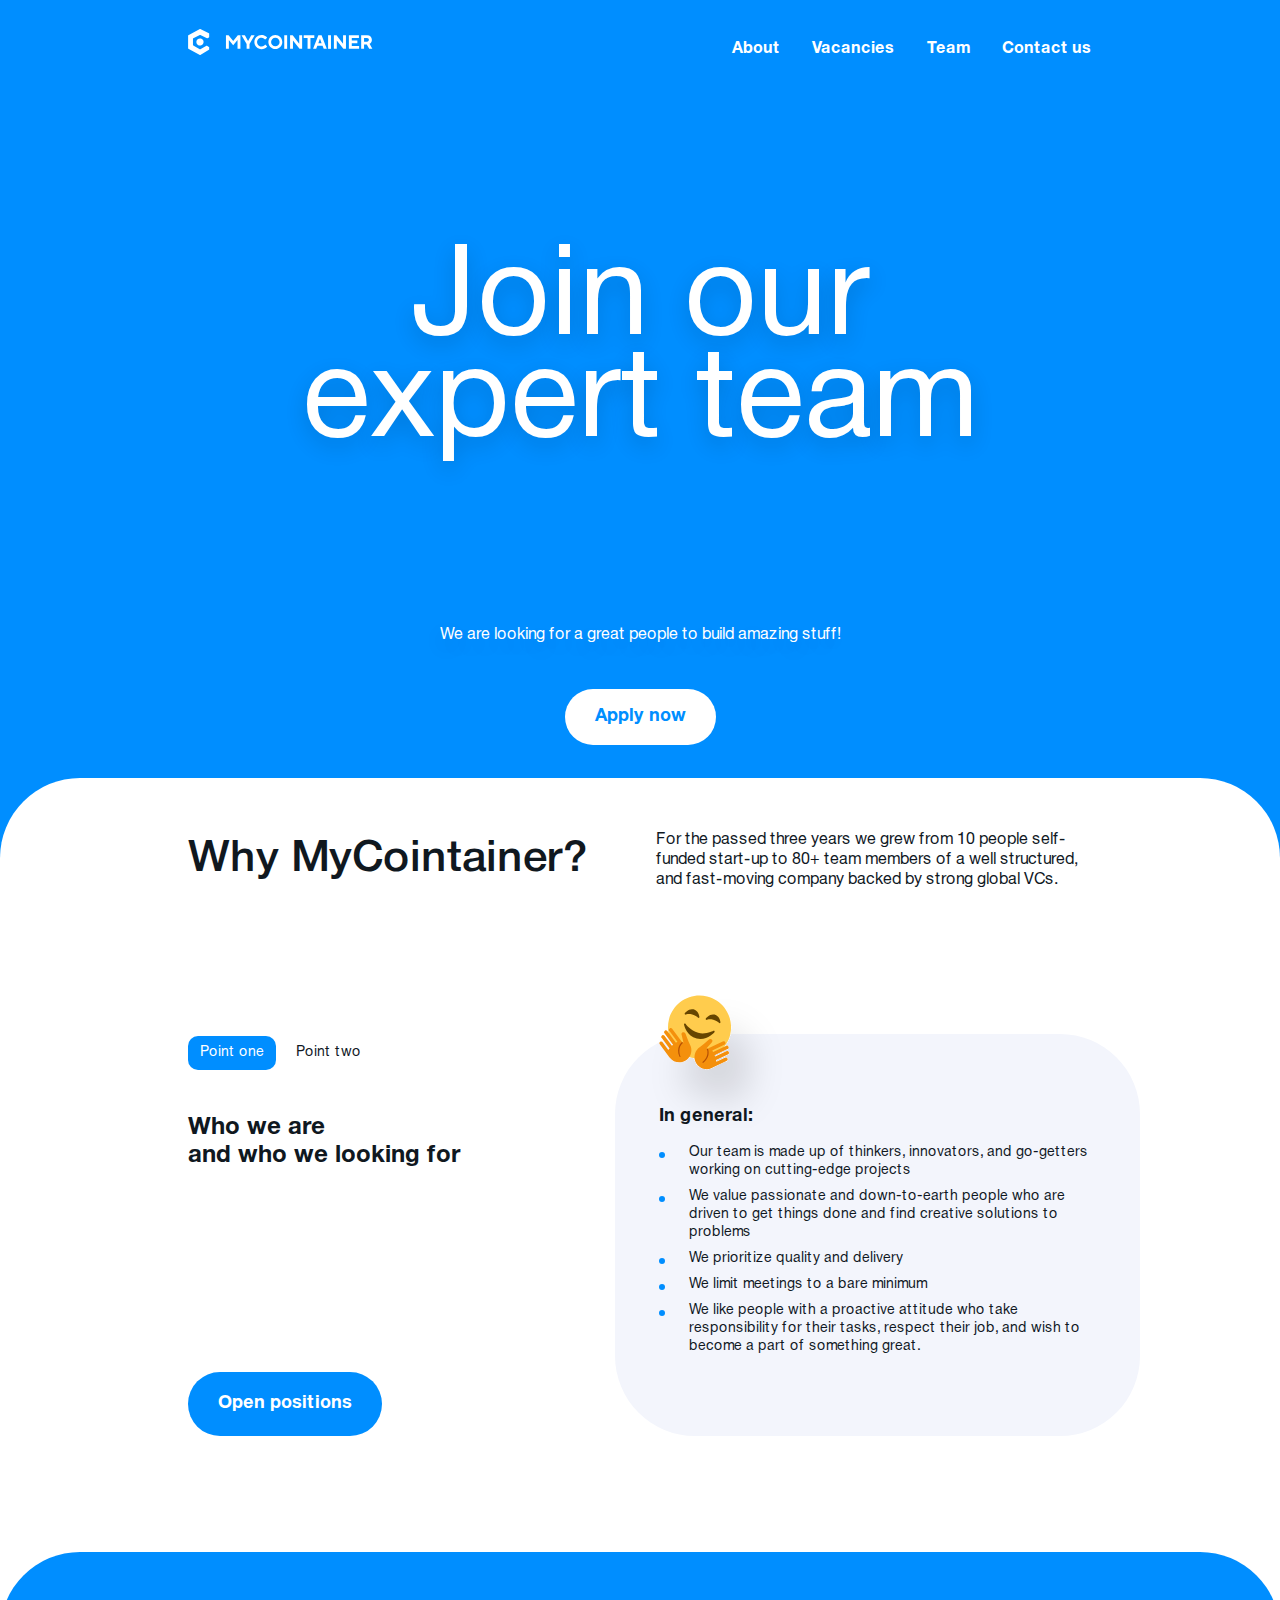
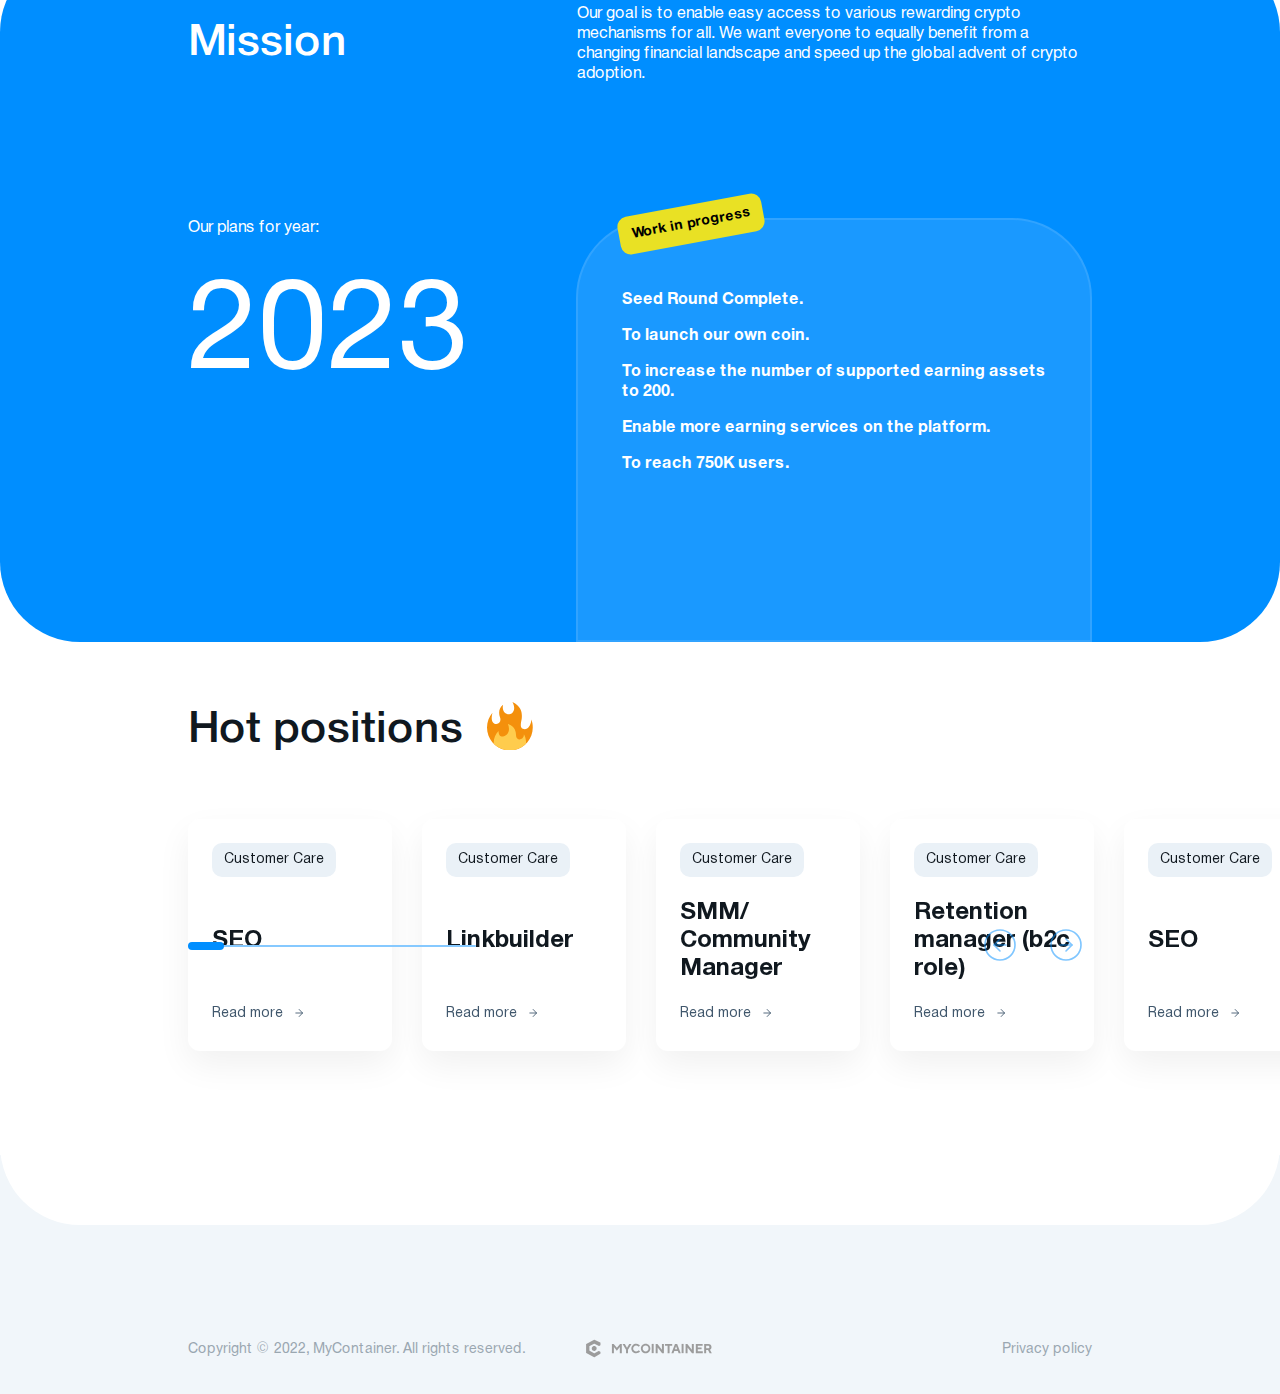
==== index.html @ 927b4d40 "first commit" ====
<!doctype html> 
<html>
	<head>
		<meta name="viewport" content="width=device-width, initial-scale=1, user-scalable=no">
		<meta http-equiv="Content-Type" content="text/html; charset=utf-8" />
		<link rel="stylesheet" href="css/styles.css" type="text/css"/> 
		<link rel="stylesheet" href="fonts/fonts.css">
		<title>MyContainer</title>
	</head>
	<body class="home_page">
		<header>
			<div class="header_wrap">
				<div class="wrap">
					<div class="logo">
						<a href="index.html"><img src="img/logo.svg" alt="MYCONTAINER"></a>
					</div>
					<nav class="header_navigation">
						<ul>
							<li><a href="#">About</a></li>
							<li><a href="#">Vacancies</a></li>
							<li><a href="#">Team</a></li>
							<li><a href="#">Contact us</a></li>
						</ul>
					</nav>
					<div class="burger_menu"></div>
				</div>
				<nav class="header_navigation_mobile">
					<ul>
						<li><a href="our_team.html">About</a></li>
						<li><a href="#">Vacancies</a></li>
						<li><a href="#">Team</a></li>
						<li><a href="#">Contact us</a></li>
					</ul>
				</nav>
			</div>
			<div class="header_content">
				<div class="wrap">
					<h1>Join our <br>expert team</h1>
					<p>We are looking for a great people to build amazing stuff!</p>
					<a href="#">Apply now</a>
				</div>
			</div>
		</header>
		<section class="main_content_why_my_container white_bg">
			<div class="wrap">
				<div class="flex_container">
					<h2>Why MyCointainer?</h2>
					<p>For the passed three years we grew from 10 people self-funded start-up to 80+ team members of a well structured, and fast-moving company  backed by strong global VCs.</p>
				</div>
				<div class="why_my_container_tabs">
					<ul id="TabsWhyMyContainer">
						<li class="point_one">Point one</li>
						<li class="point_two">Point two</li>
					</ul>
					<div class="why_my_container_tab_content tab_content">
						<div class="point_one point_tab">
							<h3>Who we are <br>and who we looking for</h3>
							<div class="point_one_content  point_tab_content">
								<h4>In general:</h4>
								<ul>
									<li>Our team is made up of thinkers, innovators, and go-getters working on cutting-edge projects</li>
									<li>We value passionate and down-to-earth people who are driven to get things done and find creative solutions to problems</li>
									<li>We prioritize quality and delivery</li>
									<li>We limit meetings to a bare minimum </li>
									<li>We like people with a proactive attitude who take responsibility for their tasks, respect their job, and wish to become a part of something great.</li>
								</ul>
							</div>
							<a class="blue_bg" href="#">Open positions</a>
						</div>
						<div class="point_two  point_tab">
							<h3>Benefits and some of the cool stuff</h3>
							<div class="point_two_content point_tab_content">
								<h4>On any position you will receive:</h4>
								<ul>
									<li>Competitive salary with reviews each 6 month and a clear promotion system</li>
									<li>Fully remote</li>
									<li>Flexible schedule</li>
									<li>Unlimited paid vacation and sick leave</li>
									<li>English lessons</li>
									<li>An amazing team of mostly Senior+ specialists that you can learn from</li>
									<li>Lots of freedom and decision making opportunities,  your expertise is exactly what we value the most</li>
									<li>Generally small teams of 2-3 Senior-level specialists, and limited number of stakeholders to max 1-2 decisions makers to run projects fast without any bureaucracy</li>
								</ul>
							</div>
							<a class="blue_bg" href="#">Open positions</a>
						</div>
					</div>
				</div>
			</div>
		</section>
		<section class="missions_container blue_bg">
			<div class="wrap">
				<div class="head_missions flex_container">
					<h2>Mission</h2>
					<p>Our goal is to enable easy access to various rewarding crypto mechanisms for all. We want everyone to equally benefit from a changing financial landscape and speed up the global advent of crypto adoption.</p>
				</div>
				<div class="flex_container">
					<div>
						<p class="plans_for_year">Our plans for year:</p>
						<p class="date_year">2023</p>
					</div>
					<div class="targets_container">
						<ul>
							<li>Seed Round Complete.</li>
							<li>To launch our own coin.</li>
							<li>To increase the number of supported earning assets to 200.</li>
							<li>Enable more earning services on the platform.</li>
							<li>To reach 750K users.</li>
						</ul>
					</div>
				</div>
			</div>
		</section>
		<section class="hot_positions_slider">
			<div class="wrap">
				<h2>Hot positions</h2>
				<div class="slider">
					<div class="slide">
						<a class="category" href="#">Customer Care</a>
						<h3>SEO</h3>
						<a href="#" class="read_more">Read more<img src="img/arrow-right.svg" alt="arrow"></a>
					</div>
					<div class="slide">
						<a class="category" href="#">Customer Care</a>
						<h3>Linkbuilder</h3>
						<a href="#" class="read_more">Read more<img src="img/arrow-right.svg" alt="arrow"></a>
					</div>
					<div class="slide">
						<a class="category" href="#">Customer Care</a>
						<h3>SMM/ Community Manager</h3>
						<a href="#" class="read_more">Read more<img src="img/arrow-right.svg" alt="arrow"></a>
					</div>
					<div class="slide">
						<a class="category" href="#">Customer Care</a>
						<h3>Retention manager (b2c role)</h3>
						<a href="#" class="read_more">Read more<img src="img/arrow-right.svg" alt="arrow"></a>
					</div>
					<div class="slide">
						<a class="category" href="#">Customer Care</a>
						<h3>SEO</h3>
						<a href="#" class="read_more">Read more<img src="img/arrow-right.svg" alt="arrow"></a>
					</div>
					<div class="slide">
						<a class="category" href="#">Customer Care</a>
						<h3>Linkbuilder</h3>
						<a href="#" class="read_more">Read more<img src="img/arrow-right.svg" alt="arrow"></a>
					</div>
					<div class="slide">
						<a class="category" href="#">Customer Care</a>
						<h3>SMM/ Community Manager</h3>
						<a href="#" class="read_more">Read more<img src="img/arrow-right.svg" alt="arrow"></a>
					</div>
					<div class="slide">
						<a class="category" href="#">Customer Care</a>
						<h3>Retention manager (b2c role)</h3>
						<a href="#" class="read_more">Read more<img src="img/arrow-right.svg" alt="arrow"></a>
					</div>
				</div>
			</div>
		</section>
		<footer>
			<div class="wrap">
				<div class="flex_container">
					<p class="copyright">Copyright © 2022, MyContainer. All rights reserved.</p>
					<div class="logo_footer">
						<img src="img/logo_footer.svg" alt="MYCONTAINER">
					</div>
					<ul>
						<li><a href="privacy_policy.html">Privacy policy</a></li>
					</ul>
				</div>
			</div>
		</footer>
		<script src="https://code.jquery.com/jquery-3.6.1.min.js"></script> 
		<script type="text/javascript" src="js/main.js"></script>
		<script src="js/jquery.bxslider.min.js"></script>
	</body>
</html>
---- css/styles.css ----
/**************************** main page styles ************************************/
* {
    margin: 0;
    padding: 0;
    list-style: none;
    list-style-type: none;
    text-decoration: none;
}
body {
    display: block;
    position: relative;
    overflow-x: hidden;
    font-family: 'HelveticaNeueCyr';
    font-style: normal;
    box-sizing: border-box;
    color: #10181F;
    background: #FFFFFF;
}
.wrap {
    width: 2200px;
    margin: 0 auto;
}
.flex_container {
    display: flex;
    justify-content: space-between;
}
.blue_bg {
    color: #FFFFFF;
    background: #008EFF;
}
.white_bg {
    background: #FFFFFF;
}
section {
    padding-top: 110px;
}
p, a, .missions_container .targets_container ul li {
    font-size: 28px;
    line-height: 32px;
}
.logo {
    font-size: unset;
    line-height: unset;
}
header {
    color: #FFFFFF;
    background: #008EFF;
    background-repeat: no-repeat;
}
.home_page header {
   /* background-image: url(../img/main_bg_right_top.svg), url(../img/main_bg_right_bottom.svg), url(../img/main_bg_left_top.svg), url(../img/main_bg_left_bottom.svg);*/
}
.header_wrap .wrap {
    display: flex;
    justify-content: space-between;
    align-items: center;
}
.burger_menu {
    display: none;
}
.header_navigation_mobile {
    display: none;
}
.header_navigation ul {
    display: flex;
    justify-content: space-between;
    padding: 34px 0;
}
.header_navigation ul li {
    margin-left: 56px;
}
.header_navigation ul li a {
    font-weight: 700;
    font-size: 24px;
    line-height: 26px;
    color: #FFFFFF;
    transition: all 0.3s;
}
.header_navigation ul li a:hover {
    color: #E9F5FF;
}
.header_content {
    background-image: url(../img/main_bg.svg);
    background-repeat: no-repeat;
    background-position-x: center;
    background-position-y: -70px;
    padding-bottom: 1px;
}
.header_content .wrap {
    display: flex;
    flex-direction: column;
    align-items: center;
}
.header_content h1 {
    font-weight: 400;
    font-size: 290px;
    line-height: 230px;
    text-align: center;
    text-shadow: 0px 8px 22px rgba(0, 0, 0, 0.16);
    padding-top: 212px;
    margin-bottom: 254px;
}
.header_content p {
    font-weight: 400;
    font-size: 24px;
    line-height: 28px;
    text-align: center;
    text-shadow: 0px 8px 22px rgba(0, 0, 0, 0.16);
    margin-bottom: 72px;
}
.header_content a {
    display: block;
    width: fit-content;
    font-weight: 700;
    color: #008EFF;
    margin: 0 auto 294px;
    padding: 32px 52px;
    background: #FFFFFF;
    border-radius: 62px;
    transition: all 0.3s;
}
.header_content a:hover, .join_us a:hover {
    background: #E9F5FF;
}
.main_content_why_my_container, .privacy_content, .main_ppc_content  {
    position: relative;
    border-radius: 140px;
    top: -230px;
    margin-bottom: -50px;
}
.main_content_why_my_container .flex_container {
    margin-bottom: 210px;
    align-items: center;
}
.main_content_why_my_container .flex_container h2 {
    width: 1074px;
    font-weight: 500;
    font-size: 110px;
    line-height: 120px;
}
.main_content_why_my_container .flex_container p {
    width: 1068px;
    font-weight: 400;
}
#TabsWhyMyContainer {
    display: flex;
}
#TabsWhyMyContainer li {
    font-weight: 400;
    padding: 8px 12px;
    border-radius: 10px;
    margin-right: 24px;
    margin-bottom: 90px;
    transition: all 0.3s;
    cursor: pointer;
}
#TabsWhyMyContainer li:hover {
    background: #E9F5FF;
}
#TabsWhyMyContainer li.active_point {
    color: #FFFFFF;
    background: #008EFF;
}
.why_my_container_tab_content .point_tab {
    position: relative;
}
.why_my_container_tab_content .point_tab h3 {
    font-weight: 700;
    font-size: 64px;
    line-height: 72px;
    width: 750px;
    margin-bottom: 445px;
}
.why_my_container_tab_content .point_tab a {
    display: inline-block;
    font-weight: 700;
    padding: 32px 52px;
    background: #008EFF;
    border-radius: 52px;
    transition: all 0.3s;
}
.why_my_container_tab_content .point_tab a:hover {
    background: #0087F3;
}
.why_my_container_tab_content .point_tab .point_tab_content {
    width: 1296px;
    position: absolute;
    display: flex;
    flex-direction: column;
    justify-content: center;
    background: #F3F5FC;
    border-radius: 142px;
    padding: 0 110px;
    top: -140px;
    right: 0;
    box-sizing: border-box;
    height: -webkit-fill-available;
}
.why_my_container_tab_content .point_tab .point_tab_content h4 {
    font-weight: 700;
    font-size: 32px;
    line-height: 36px;
    margin-bottom: 30px;
}
.why_my_container_tab_content .point_tab .point_tab_content:before {
    content: "";
    display: block;
    width: 242px;
    height: 242px;
    position: absolute;
    background-repeat: no-repeat;
    background-size: cover;
    top: -76px;
    left: 80px;
}
.why_my_container_tab_content .point_tab .point_one_content:before {
    background-image: url(../img/Emoji.svg);
}
.why_my_container_tab_content .point_tab .point_two_content:before {
    background-image: url(../img/Emoji2.svg);
}
.why_my_container_tab_content .point_tab .point_tab_content ul li, .privacy_content li, .main_ppc_content li {
    font-weight: 400;
    font-size: 24px;
    line-height: 28px;
    margin-bottom: 20px;
    padding-left: 52px;
    position: relative;
}
.why_my_container_tab_content .point_tab .point_tab_content ul li:before, .privacy_content li:before, .main_ppc_content li:before {
    content: "";
    display: block;
    position: absolute;
    left: 0;
    top: 12px;
    width: 8px;
    height: 8px;
    border-radius: 50%;
    background: #008EFF;
}
.missions_container {
    border-radius: 140px;
    position: relative;
}
.missions_container .head_missions {
    align-items: center;
    margin-bottom: 180px;
}
.missions_container .head_missions h2 {
    font-weight: 500;
    font-size: 110px;
    line-height: 120px;
}
.missions_container .head_missions p {
    width: 1272px;
    font-weight: 400;
}
.missions_container p.plans_for_year {
    font-weight: 400;
    margin-bottom: 90px;
}
.missions_container p.date_year {
    font-weight: 400;
    font-size: 290px;
    line-height: 230px;
    margin-right: 284px;
}
.missions_container .targets_container {
    width: 1271px;
    background: rgba(255, 255, 255, 0.1);
    border: 4px solid rgba(255, 255, 255, 0.1);
    border-radius: 140px 140px 0 0;
    padding: 130px 124px;
    position: relative;
    overflow: visible;
}
.missions_container .targets_container::before {
    content: "Work in progress";
    display: block;
    position: absolute;
    font-weight: 700;
    font-size: 24px;
    line-height: 32px;
    color: #000000;
    transform: rotate(-10.56deg);
    padding: 10px 13px;
    background: #E9E124;
    border-radius: 10px;
    left: 44px;
    top: -34px;
}
.missions_container .targets_container ul {
    margin-bottom: 205px;
}
.missions_container .targets_container ul li {
    font-weight: 700;
    margin-bottom: 42px;
}
.hot_positions_slider {
    border-radius: 140px;
    margin-bottom: -110px;
    position: relative;
    background-color: #FFFFFF;
}
.hot_positions_slider h2 {
    font-weight: 500;
    font-size: 110px;
    line-height: 120px;
    margin-bottom: 80px;
}
.hot_positions_slider h2::after {
    content: "";
    display: inline-block;
    width: 114px;
    height: 120px;
    background-image: url(../img/fire.svg);
    margin-left: 88px;
    top: 20px;
    position: relative;
}
.hot_positions_slider .bx-wrapper {
    max-width: unset !important;
    width: 200%;
}
.hot_positions_slider .bx-viewport {
    padding: 40px 30px;
    margin-left: -30px;
    margin-bottom: 318px;
}
.hot_positions_slider .slide {
    display: flex !important;
    flex-direction: column;
    justify-content: space-between;
    box-sizing: border-box;
    padding: 42px 42px 48px;
    margin-right: 30px;
    width: 528px !important;
    height: 576px;
    background: #FFFFFF;
    box-shadow: 0px 14px 34px rgb(0 0 0 / 6%);
    border-radius: 12px;
}
.hot_positions_slider .slide.bx-clone {
    opacity: 0;
}
.hot_positions_slider .slide .category {
    width: fit-content;
    font-weight: 400;
    font-size: 24px;
    line-height: 32px;
    color: #10181F;
    padding: 15px 22px;
    background: #EAF1F7;
    border-radius: 17.7778px;
}
.hot_positions_slider .slide h3 {
    font-weight: 700;
    font-size: 64px;
    line-height: 71px;
}
.hot_positions_slider .slide .read_more {
    font-weight: 400;
    font-size: 24px;
    line-height: 32px;
    color: #40576C;
    transition: all 0.3s;
}
.hot_positions_slider .slide .read_more:hover {
    color: #274662;
}
.hot_positions_slider .slide .read_more img {
    margin-left: 20px;
    position: relative;
    top: 5px;
}
.hot_positions_slider .bx-controls.bx-has-controls-direction.bx-has-pager {
    display: flex;
    flex-direction: row-reverse;
    justify-content: flex-end;
    position: relative;
    top: -158px;
}
.hot_positions_slider .bx-pager {
    display: flex;
    justify-content: flex-start;
    width: 712px;
    height: 4px;
    background: #86C9FF;
    border-radius: 4px;
    margin-right: 1294px;
}
.hot_positions_slider .bx-pager-item {
    width: 12.5%;
}
.hot_positions_slider a.bx-pager-link.active {
    width: 100%;
    height: 8px;
    background: #008EFF;
    border-radius: 4px;
    position: relative;
    top: -3px;
}
.hot_positions_slider a.bx-pager-link {
    width: 100%;
    font-size: 0;
    height: 8px;
    display: block;
}
.hot_positions_slider .bx-controls-direction {
    display: flex;
    justify-content: space-between;
    width: 188px;
    position: relative;
    top: -32px;
    margin-bottom: -32px;
}
.hot_positions_slider .bx-controls-direction a {
    font-size: 0;
    width: 65px;
    height: 65px;
    background-image: url(../img/Arrows_slider.svg);
    background-repeat: no-repeat;
    background-size: cover;
    opacity: 0.5;
    transition: all 0.3s;
}
.hot_positions_slider .bx-controls-direction a:hover {
    opacity: 1;
}
.hot_positions_slider .bx-controls-direction a.bx-prev {
    transform: rotate(180deg);
}
/**** footer styles *****/
footer {
    background: #F1F6FA;
    padding: 300px 0 60px;
    color: #9AA7B1;
}
footer .flex_container {
    align-items: center;
}
footer .flex_container ul {
    display: flex;
    width: 592px;
    justify-content: flex-end;
}
footer .flex_container ul li a {
    color: #9AA7B1;
}
footer p, footer a {        
    font-size: 24px;
    line-height: 28px;
    font-weight: 400;
}
@media(max-width: 2560px) {
    .wrap {
        width: 1320px;
    }
    section {
        padding-top: 82px;
    }
    p, .missions_container .targets_container ul li {
        font-size: 20px;
        line-height: 24px;
    }
    .logo img {
        padding-top: 28px;
        height: 28px;
    }
    .header_navigation ul {
        padding: 32px 0;
        padding-bottom: 0;
    }
    .header_navigation ul li {
        margin-left: 32px;
    }
    .header_navigation ul li a {
        font-size: 16px;
        line-height: 20px;
        display: block;
    }
    .header_content {
        background-position-y: -44px;
        background-size: 620px 800px;
    }
    .header_content h1 {
        font-size: 166px;
        line-height: 132px;
        padding-top: 116px;
        margin-bottom: 136px;
    }
    .header_content p {
        font-size: 16px;
        line-height: 20px;
        margin-bottom: 44px;
    }
    .header_content a {
        font-size: 18px;
        line-height: 24px;
        margin-bottom: 154px;
        padding: 16px 30px;
    }
    .main_content_why_my_container {
        top: -122px;
        margin-bottom: -22px;
        border-radius: 80px;
    }
    .main_content_why_my_container .flex_container h2 {
        width: 578px;
        font-size: 64px;
        line-height: 68px;
    }
    .main_content_why_my_container .flex_container p {
        width: 645px;
    }
    .main_content_why_my_container .flex_container {
        margin-bottom: 110px;
    }
    #TabsWhyMyContainer li {
        font-size: 14px;
        line-height: 18px;
        margin-right: 8px;
        margin-bottom: 44px;
    }
    .why_my_container_tab_content .point_tab .point_tab_content {
        width: 730px;
        padding: 0 64px;
        border-radius: 80px;
        top: -80px;
    }
    .why_my_container_tab_content .point_tab h3 {
        font-weight: 700;
        font-size: 36px;
        line-height: 40px;
        width: 422px;
        margin-bottom: 234px;
    }
    .why_my_container_tab_content .point_tab a {
        font-size: 18px;
        line-height: 24px;
        padding: 20px 30px;
    }
    .why_my_container_tab_content .point_tab .point_tab_content h4 {
        font-size: 20px;
        line-height: 24px;
        margin-bottom: 16px;
    }
    .why_my_container_tab_content .point_tab .point_tab_content ul li {
        font-size: 16px;
        line-height: 20px;
        margin-bottom: 8px;
        padding-left: 30px;
    }
    .why_my_container_tab_content .point_tab .point_tab_content ul li:before, .privacy_content li:before, .main_ppc_content li:before {
        top: 8px;
        width: 6px;
        height: 6px;
    }
    .why_my_container_tab_content .point_tab .point_tab_content:before {
        width: 150px;
        height: 150px;
        top: -46px;
        left: 50px;
    }
    .why_my_container_tab_content .point_tab .point_two_content:before {
        top: -64px;
    }
    .missions_container {
        border-radius: 80px;
    }
    .missions_container .head_missions {
        margin-bottom: 106px;
    }
    .missions_container .head_missions h2 {
        font-size: 64px;
        line-height: 68px;
    }
    .missions_container .head_missions p {
        width: 757px;
    }
    .missions_container p.plans_for_year {
        margin-bottom: 44px;
    }
    .missions_container p.date_year {
        font-size: 166px;
        line-height: 132px;
        margin-right: 194px;
    }
    .missions_container .targets_container ul {
        margin-bottom: 166px;
    }
    .missions_container .targets_container ul li {
        margin-bottom: 24px;
    }
    .missions_container .targets_container::before {
        font-size: 14px;
        line-height: 18px;
        left: 40px;
        top: -15px;
    }
    .missions_container .targets_container {
        width: 757px;
        border: 2px solid rgba(255, 255, 255, 0.1);
        border-radius: 80px 80px 0 0;
        padding: 70px 64px 0;
    }
    .hot_positions_slider {
        border-radius: 80px;
        margin-bottom: -70px;
    }
    .hot_positions_slider h2 {
        font-size: 64px;
        line-height: 68px;
        margin-bottom: 24px;
    }
    .hot_positions_slider h2::after {
        width: 65px;
        height: 68px;
        margin-left: 24px;
        top: 10px;
        background-size: cover;
    }
    .hot_positions_slider .slide {
        padding: 24px 24px 28px;
        margin-right: 30px;
        width: 308px !important;
        height: 324px;
    }
    .hot_positions_slider .slide .category {
        font-size: 14px;
        line-height: 18px;
        padding: 8px 12px;
        border-radius: 10px;
    }
    .hot_positions_slider .slide h3 {
        font-size: 36px;
        line-height: 40px;
    }
    .hot_positions_slider .slide .read_more {
        font-size: 14px;
        line-height: 18px;
    }
    .hot_positions_slider .slide .read_more img {
        margin-left: 10px;
        position: relative;
        width: 12px;
        top: 2px;
    }
    .hot_positions_slider .bx-viewport {
        margin-bottom: 132px;
    }
    .hot_positions_slider .bx-controls.bx-has-controls-direction.bx-has-pager {
        top: -85px;
    }
    .hot_positions_slider .bx-pager {
        width: 432px;
        height: 2px;
        border-radius: 2px;
        margin-right: 780px;
    }
    .hot_positions_slider .bx-controls-direction a {
        width: 44px;
        height: 44px;
    }
    .hot_positions_slider .bx-controls-direction {    
        width: 118px;
        top: -18px;
        margin-bottom: -42px;
    }
    footer {
        padding: 204px 0 34px;
    }
    .logo_footer img {
        width: 195px;
    }
    footer .flex_container ul {
        width: 370px;
    }
    footer p, footer a {        
        font-size: 16px;
        line-height: 20px;
    }
}
@media(max-width: 1440px) {
    .wrap {
        width: 904px;
    }
    section {
        padding-top: 52px;
    }
    p, .missions_container .targets_container ul li {
        font-size: 16px;
        line-height: 20px;
    }
    .header_content h1 {
        font-size: 126px;
        line-height: 102px;
        padding-top: 186px;
        margin-bottom: 170px;
    }
    .header_content {
        background-position-y: -8px;
        background-size: 590px 760px;
    }
    .main_content_why_my_container {
        margin-bottom: -6px;
    }
    .main_content_why_my_container .flex_container {
        margin-bottom: 146px;
    }
    .main_content_why_my_container .flex_container h2 {
        width: 400px;
        font-size: 44px;
        line-height: 48px;
    }
    .main_content_why_my_container .flex_container p {
        width: 436px;
    }
    .why_my_container_tab_content .point_tab .point_tab_content:before {
        top: -46px;
        left: 30px;
        width: 140px;
        height: 140px;
    }
    .why_my_container_tab_content .point_tab .point_tab_content {
        width: 525px;
        padding: 0 44px;
        left: calc(53% - 52px);
    }
    .why_my_container_tab_content .point_tab .point_tab_content h4 {
        font-size: 18px;
        line-height: 22px;
    }
    .why_my_container_tab_content .point_tab .point_tab_content ul li {
        font-size: 14px;
        line-height: 18px;
    }
    .why_my_container_tab_content .point_tab h3 {
        font-size: 24px;
        line-height: 28px;
        margin-bottom: 202px;
        width: 280px;
    }
    .why_my_container_tab_content .point_tab .point_two_content:before {
        top: -64px;
    }
    .missions_container .head_missions {
        margin-bottom: 134px;
    }
    .missions_container .head_missions h2 {
        font-size: 44px;
        line-height: 48px;
    }
    .missions_container .head_missions p {
        width: 515px;
    }
    .missions_container p.plans_for_year {
        margin-bottom: 48px;
    }
    .missions_container p.date_year {
        font-size: 126px;
        line-height: 102px;
        margin-right: 108px;
    }
    .missions_container .targets_container {
        width: 518px;
        padding: 70px 44px 0;
    }
    .missions_container .targets_container ul li {
        margin-bottom: 16px;
    }
    .hot_positions_slider h2 {
        font-size: 44px;
        line-height: 48px;
    }
    .hot_positions_slider h2::after {
        width: 46px;
        height: 48px;
        top: 8px;
    }
    .hot_positions_slider .slide {
        width: 204px !important;
        height: 232px;
    }
    .hot_positions_slider .slide h3 {
        font-size: 24px;
        line-height: 28px;
    }
    .hot_positions_slider .bx-pager {
        width: 288px;
        margin-right: 506px;
    }
    .hot_positions_slider .bx-controls-direction a {
        width: 36px;
        height: 36px;
    }
    .hot_positions_slider .bx-controls-direction {
        width: 102px;
    }
    footer {
        padding: 184px 0 32px;
    }
    .logo_footer img {
        width: 126px;
    }
    footer .flex_container ul {
        width: 320px;
    }
    footer p, footer a {        
        font-size: 14px;
        line-height: 18px;
    }
}
@media (max-width: 1024px) {
    .wrap {
        width: 688px;
    }
    .header_content h1 {
        padding-top: 314px;
        margin-bottom: 266px;
    }
    .header_content {
        background-position-y: 85px;
        background-size: 668px 855px;
    }
    .main_content_why_my_container {
        top: -87px;
        margin-bottom: -22px;
    }
    .main_content_why_my_container .flex_container h2 {
        width: 327px;
    }
    .main_content_why_my_container .flex_container p {
        width: 336px;
    }
    .main_content_why_my_container .flex_container {
        margin-bottom: 110px;
    }
    #TabsWhyMyContainer li {
        margin-bottom: 38px;
    }
    .why_my_container_tab_content .point_tab h3 {
        margin-bottom: 250px;
    }
    .why_my_container_tab_content .point_tab .point_tab_content {
        width: 400px;
        padding: 0 32px;
        left: calc(50% - 26px);
    }
    .missions_container .head_missions p {
        width: 395px;
    }
    .missions_container .head_missions {
        margin-bottom: 124px;
    }
    .missions_container p.date_year{
        margin-right: 12px;
    }
    .missions_container .targets_container {
        width: 395px;
        padding: 70px 32px 0;
    }
    .missions_container .targets_container::before {
        left: 32px;
    }
    .missions_container .targets_container ul {
        margin-bottom: 170px;
    }
    .hot_positions_slider .slide {
        width: 219px !important;
        height: 232px;
        margin-right: 16px;
    }
    .hot_positions_slider .bx-pager {
        margin-right: 290px;
    }
    .logo_footer {
        position: absolute;
        bottom: 62px;
    }
    .logo_footer img {
        width: 150px;
    }
}
@media (max-width: 768px) {
    .wrap {
        width: 90%;
    }
    section {
        padding-top: 40px;
    }
    .logo {
        width: 24px;
        overflow: hidden;
    }
    .logo img {
        padding-top: 28px;
        height: 30px;
    }
    .stop_scroll {
        overflow-y: hidden;
    }
    .stop_scroll .logo {
        width: 200px;
    }
    .header_navigation {
        display: none;
    }
    .burger_menu {
        display: block;
        width: 24px;
        height: 24px;
        background-image: url(../img/responsive_menu.svg);
        background-repeat: no-repeat;
        background-size: cover;
        pointer-events: all;
        margin-top: 20px;
    }
    .stop_scroll .burger_menu {
        background-image: url(../img/responsive_menu_close.svg);
    }
    nav.header_navigation_mobile {
        height: 100vh;
        width: 100%;
        background: #008EFF;
        padding: 0 5%;
        background-image: url(../img/mobile_bg.svg);
        background-repeat: no-repeat;
        background-size: 70%;
        background-position: right top;
    }
    nav.header_navigation_mobile ul {
        display: flex;
        flex-direction: column;
        justify-content: flex-end;
        height: 86vh;
    }
    nav.header_navigation_mobile ul li a {
        font-size: 52px;
        line-height: 54px;
        color: #FFFFFF;
        margin-bottom: 16px;
    }
    nav.header_navigation_mobile ul li a:hover {
        font-weight: 700;
    }
    .header_content {
        background-position-y: -20px;
        background-size: 430px 540px;
    }
    .header_content h1 {
        font-size: 60px;
        line-height: 50px;
        padding-top: 126px;
        margin-bottom: 92px;
    }
    .header_content p {
        font-size: 14px;
        line-height: 18px;
        margin-bottom: 36px;
    }
    .header_content a {
        font-size: 14px;
        line-height: 16px;
        margin-bottom: 114px;
        padding: 14px 30px;
    }
    .main_content_why_my_container .flex_container {
        margin-bottom: 32px;
        flex-direction: column;
    }
    .main_content_why_my_container .flex_container h2 {
        width: 100%;
        font-size: 28px;
        line-height: 32px;
        margin-bottom: 16px;
    }
    .main_content_why_my_container {
        border-radius: 40px;
        margin-bottom: -44px;
    }
    .main_content_why_my_container .flex_container p {
        width: 100%;
    }
    #TabsWhyMyContainer li {
        margin-bottom: 20px;
    }
    .why_my_container_tab_content .point_tab h3 {
        font-size: 20px;
        line-height: 22px;
        margin-bottom: 76px;
        width: 280px;
    }
    .why_my_container_tab_content .point_tab .point_tab_content {
        position: relative;
        top: unset;
        width: 110%;
        left: calc(50% - 55%);
        height: auto;
        padding: 72px 16px;
        border-radius: 40px;
        margin-bottom: 44px;
    }
    .why_my_container_tab_content .point_tab .point_tab_content:before {
        top: -46px;
        left: -10px;
        width: 160px;
        height: 160px;
    }
    .why_my_container_tab_content .point_tab a {
        display: block;
        padding: 10px 79px;
        width: 288px;
        text-align: center;
        margin: 0 auto;
        box-sizing: border-box;
    }
    .missions_container {
        border-radius: 40px;
    }
    .missions_container .head_missions {
        margin-bottom: 32px;
        flex-direction: column;
        align-items: unset;
    }
    .missions_container .head_missions h2 {
        font-size: 28px;
        line-height: 32px;
        margin-bottom: 16px;
    }
    .missions_container .head_missions p {
        width: 100%;
    }
    .missions_container p.plans_for_year {
        margin-bottom: 20px;
    }
    .missions_container .flex_container {
        flex-direction: column;
    }
    .missions_container p.date_year {
        font-size: 60px;
        line-height: 50px;
        margin-bottom: 96px;
    }
    .missions_container .targets_container {
        width: 110%;
        left: calc(50% - 55%);
        box-sizing: border-box;
        border-radius: 40px;
        padding: 72px 16px 56px;
    }
    .missions_container .targets_container::before {
        left: 16px;
    }
    .missions_container .targets_container ul {
        margin-bottom: 0;
    }
    .hot_positions_slider {
        border-radius: 40px;
        margin-bottom: -70px;
    }
    .hot_positions_slider h2 {
        font-size: 28px;
        line-height: 32px;
        margin-bottom: -16px;
    }
    .hot_positions_slider h2::after {
        width: 30px;
        height: 32px;
        top: 6px;
        margin-left: 16px;
    }
    .hot_positions_slider .slide {
        width: 252px !important;
        height: 264px;
    }
    .hot_positions_slider .bx-viewport {
        margin-bottom: 92px;
    }
    .hot_positions_slider .bx-controls.bx-has-controls-direction.bx-has-pager {
        top: -65px;
    }
    .hot_positions_slider .bx-pager {
        margin-right: 0;
        width: 288px;
        top: 65px;
    }
    .hot_positions_slider .bx-controls-direction {
        display: none;
    }
    .logo_footer {
        bottom: 126px;
    }
    .logo_footer img {
        width: 160px;
    }
    footer .flex_container {
        flex-direction: column;
    }
    p.copyright {
        text-align: center;
        width: 206px;
        margin-bottom: 20px;
    }
    footer .flex_container ul {
        width: 100%;
        flex-direction: column;
        align-items: center;
    }
    footer {
        padding: 144px 0 36px;
    }
}
/********************************************** end main page styles ***************************************/
 /*************************************** 404 styles ***************************/
.error_page .logo {
    margin-top: 25px;
}
.error_page {
    overflow-y: hidden;
}
.error_content {
    height: 100vh;
    padding: 0;
    position: relative;
    top: -1px;
}
.error_content .wrap {    
    display: flex;
    align-items: center;
    height: 100vh;
}
.error_notice {
    width: 899px;
    border-radius: 64px;
    padding: 44px;
    color: #000000;
    box-sizing: border-box;
}
.error_notice h1 {
    font-weight: 700;
    font-size: 32px;
    line-height: 36px;
    margin-bottom: 24px;
}
.error_notice p {
    font-weight: 400;
    font-size: 24px;
    line-height: 28px;
    margin-bottom: 44px;
}
.error_notice .links_404_content {
    display: flex;
}
.error_notice .links_404_content a {
    padding: 30px;
    font-weight: 700;
    border-radius: 62px;
    color: #FFFFFF;
    background: #008EFF;
    margin-right: 30px;
}
.error_notice .links_404_content a.home_link {
    background: unset;
    color: #008EFF;
    margin-right: 0;
}
.error_image_container img {
    position: relative;
    left: 200px;
    width: 1250px;
    height: 1200px;
    top: 140px;
}
@media (max-width: 2560px) {
    .error_page .logo {
        margin-top: 0;
    }
    .error_notice {
        width: 533px;
        border-radius: 42px;
        padding: 32px;
    }
    .error_image_container img {
        left: 120px;
        width: 786px;
        height: 800px;
        top: 110px;
    }
    .error_notice h1 {
        font-size: 20px;
        line-height: 24px;
        margin-bottom: 6px;
    }
    .error_notice p {
        font-size: 16px;
        line-height: 20px;
        margin-bottom: 24px;
    }
    .error_notice .links_404_content a {
        padding: 16px 30px;
        margin-right: 24px;
        font-size: 16px;
        line-height: 24px;
    }
}
@media (max-width: 1440px) {
    .error_notice {
        width: 438px;
    }
    .error_image_container img {
        left: 86px;
        width: 490px;
        height: 500px;
        top: 70px;
    }
    .error_notice h1 {
        font-size: 16px;
        line-height: 20px;
    }
    .error_notice p {
        font-size: 14px;
        line-height: 18px;
    }
    .error_notice .links_404_content a {
        font-size: 18px;
        line-height: 24px;
    }
}
@media (max-width: 1024px) {
    .error_notice {
        width: 395px;
    }
    .error_image_container img {
        left: -10px;
        width: 470px;
        height: 470px;
        top: 60px;
    }
    .error_notice h1 {
        font-size: 18px;
        line-height: 22px;
    }
}
@media (max-width: 768px) {
    .error_notice {
        width: 90%;
        padding: 32px 24px;
        position: absolute;
        bottom: 73px;
        z-index: 2;
    }
    .error_content .wrap {
        display: block;
    }
    .error_image_container {
        width: 110%;
    }
    .error_image_container img {
        left: unset;
        width: 100%;
        height: auto;
        top: unset;
    }
    .error_notice h1 {
        font-size: 16px;
        line-height: 20px;
    }
    .error_notice p {
        margin-bottom: 20px;
    }
    .error_notice .links_404_content a {
        font-size: 14px;
        line-height: 16px;
        padding: 14px 20px;
        margin-right: 12px;
    }
}
/**************** privacy policy styles *********************************/
 .privacy_policy_page .header_content h1 {
    padding-top: 400px;
    margin-bottom: 816px;
 }
 .privacy_policy_page .header_content {
    background-image: url(../img/privacy_main_bg.svg);
 }
 .privacy_content, .main_ppc_content  {
    margin-bottom: -90px;
 }
 .privacy_content .wrap, .main_ppc_content .wrap {
    width: 1054px;
 }
 .privacy_content p, .privacy_content li, .main_ppc_content p, .main_ppc_content li {
    font-weight: 400;
    font-size: 24px;
    line-height: 28px;
 }
 .privacy_content p, .main_ppc_content p {
    margin-bottom: 24px;
 }
 .privacy_content ul, .main_ppc_content ul {
    margin-bottom: 44px;
 }
 .privacy_content li, .main_ppc_content li {
    margin-bottom: 16px;
    padding-left: 30px;
 }
 .privacy_content h2, .main_ppc_content h2 {
    font-weight: 700;
    font-size: 32px;
    line-height: 36px;
    margin-bottom: 24px;
 }
.privacy_content h3, .main_ppc_content h3 {
    font-weight: 700;
    font-size: 24px;
    line-height: 32px;
    margin-bottom: 16px;
}
.privacy_policy_page footer {
    padding-top: 190px;
}
@media (max-width: 2560px) {
    .privacy_policy_page .header_content {
        background-position-y: -30px;
        background-size: 996px 966px;
    }
    .privacy_policy_page .header_content h1 {
        padding-top: 240px;
        margin-bottom: 460px;
    }
    .privacy_content, .main_ppc_content  {
        border-radius: 80px;
        top: -166px;
        margin-bottom: -120px;
    }
    .privacy_content .wrap, .main_ppc_content .wrap {
        width: 645px;
    }
    .privacy_content h2, .main_ppc_content h2 {
        font-size: 20px;
        line-height: 24px;
        margin-bottom: 16px;
    }
    .privacy_content li, .main_ppc_content li {
        margin-bottom: 8px;
        font-size: 16px;
        line-height: 20px;
    }
    .privacy_policy_page footer {
        padding-top: 134px;
    }
}
@media (max-width: 1440px) {
    .privacy_policy_page .header_content {
        background-position-y: -44px;
    }
    .privacy_policy_page .header_content h1 {
        padding-top: 268px;
        margin-bottom: 472px;
    }
    .privacy_content, .main_ppc_content  {
        top: -130px;
    }
    .privacy_content .wrap, .main_ppc_content .wrap {
        width: 438px;
    }
    .privacy_content h2, .main_ppc_content h2 {
        font-size: 18px;
        line-height: 22px;
    }
    .privacy_content li, .main_ppc_content li {
        margin-bottom: 10px;
        font-size: 14px;
        line-height: 18px;
    }
    .privacy_policy_page footer {
        padding-top: 114px;
    }
}
@media (max-width: 1024px) {
    .privacy_policy_page .header_content {
        background-position-y: 66px;
    }
    .privacy_policy_page .header_content h1 {
        padding-top: 366px;
        margin-bottom: 550px;
    }
    .privacy_content, .main_ppc_content  {
        top: -150px;
        margin-bottom: -116px;
    }
    .privacy_content .wrap, .main_ppc_content .wrap {
        width: 454px;
    }
    .privacy_policy_page footer {
        padding-top: 114px;

    }
}
@media (max-width: 768px) {
    .privacy_policy_page .header_content {
        background-position-y: -12px;
        background-size: 600px 600px;
    }
    .privacy_policy_page .header_content h1 {
        padding-top: 166px;
        margin-bottom: 460px;
    }
    .privacy_content, .main_ppc_content  {
        top: -214px;
        margin-bottom: -216px;
        border-radius: 40px;
    }
    .privacy_content .wrap, .main_ppc_content .wrap {
        width: 90%;
    }
    .privacy_content h2, .main_ppc_content h2 {
        font-size: 16px;
        line-height: 20px;
    }
    .privacy_policy_page footer {
        padding-top: 114px;
    }
    .privacy_content li {
        padding-left: 22px;
    }
    .privacy_policy_page footer {
        padding-top: 80px;
    }
}
/************************* About us styles **********************************/
 .about_us_page .header_content {
    background-image: url(../img/about_us_bg.svg);
    background-position-y: -60px;
 }
 .about_us_page .header_content h1 {
    padding-top: 400px;
    margin-bottom: 410px;
 }
 .about_us_page .header_content p {
    width: 1085px;
    margin: 0 auto 350px;
 }
.our_team {
    padding-top: 336px;
    border-radius: 140px;
    top: -290px;
    margin-bottom: -190px;
    position: relative;
}
.temate_data {
    width: 1825px;
    margin: 0 auto 120px;
    justify-content: flex-start;
    align-items: center;
}
.temate_photo {
    width: 710px;
    height: 650px;
    background: #E8EDFD;
    border-radius: 68px;
    overflow: hidden;
    margin-right: 216px;
    position: relative;
}
.temate_photo img {
    width: 100%;
}
.temate_photo a {
    position: absolute;
    z-index: 2;
    top: 70px;
    right: 70px;
    box-sizing: border-box;
    transition: all 0.3s;
}
.temate_photo a svg:hover {
    fill: #008EFF;
}
.temate_photo a svg:hover .in_hovered {
    fill: #FFFFFF;
}
.temate_data_content {
    width: 900px;
}
.temate_data_content h2 {
    font-weight: 500;
    font-size: 36px;
    line-height: 40px;
    color: #008EFF;
    margin-bottom: 4px;
}
.temate_data_content p.work_posiition {
    font-weight: 400;
    font-size: 24px;
    line-height: 28px;
    margin-bottom: 32px;
}
.temate_data_content ul {
    margin-bottom: 16px;
}
.temate_data_content li {
    font-weight: 400;
    font-size: 24px;
    line-height: 28px;
    padding-left: 30px;
    margin-bottom: 8px;
    position: relative;
}
.temate_data_content li:before {
    content: "";
    display: block;
    position: absolute;
    left: 0;
    top: 12px;
    width: 8px;
    height: 8px;
    border-radius: 50%;
    background: #008EFF;
}
.temate_data_content p {
    font-size: 22px;
    line-height: 26px;
    margin-bottom: 16px;
}
.join_us {
    padding-top: 142px;
    padding-bottom: 160px;
    border-radius: 140px;
    margin-bottom: -120px;
    position: relative;
    overflow: visible;
}
.join_us h2 {
    font-weight: 500;
    font-size: 110px;
    line-height: 120px;
    margin-bottom: 60px;
    width: 975px;
}
.join_us h2:after {
    content: "";
    display: inline-block;
    width: 120px;
    height: 120px;
    background-image: url(../img/emoji3.svg);
    background-size: cover;
    position: relative;
    top: 20px;
    margin-left: 70px;
}
.join_us p {
    font-weight: 400;
    font-size: 24px;
    line-height: 28px;
    width: 898px;
    margin-bottom: 94px;
}
.join_us a {
    box-sizing: border-box;
    font-weight: 700;
    color: #008EFF;
    background: #FFFFFF;
    border-radius: 92px;
    padding: 32px 52px;
    display: block;
    width: fit-content;
}
.join_us_bg_container {
    position: absolute;
    bottom: 0;
    right: 0;
    margin-bottom: -2px;
}
.about_us_page footer {
    padding: 320px 0 60px;
}
@media (max-width: 2560px) {
    .about_us_page .header_content {
        background-position-y: -30px;
        background-size: 758px 809px;
    }
    .about_us_page .header_content h1 {
        padding-top: 240px;
        margin-bottom: 210px;
    }
    .about_us_page .header_content p {
        width: 645px;
        margin: 0 auto 210px;
    }
    .our_team {
        padding-top: 60px;
        border-radius: 80px;
        top: -166px;    
        margin-bottom: -70px;
    }
    .temate_data {
        width: 100%;
        margin-bottom: 64px;
    }
    .temate_photo {
        width: 420px;
        height: 384px;
        margin-right: 142px;
        border-radius: 40px;
    }
    .temate_data_content {
        width: 757px;
    }
    .temate_photo a {
        top: 36px;
        right: 36px;
    }
    .temate_photo a svg {
        width: 38px;
        height: 38px;
    }
    .temate_data_content h2 {
        font-size: 24px;
        line-height: 24px;
    }
    .temate_data_content p.work_posiition {
        font-size: 16px;
        line-height: 20px;
    }
    .temate_data_content li {
        font-size: 16px;
        line-height: 20px;
    }
    .temate_data_content li:before {
        top: 8px;
        width: 6px;
        height: 6px;
    }
    .temate_data_content p {
        font-size: 16px;
        line-height: 20px;
    }
    .join_us {
        padding-top: 80px;
        padding-bottom: 80px;
        border-radius: 80px;
        margin-bottom: -80px;
    }
    .join_us_bg_container img {
        width: 990px;
        height: 870px;
    }
    .join_us h2 {
        font-size: 64px;
        line-height: 68px;
        margin-bottom: 32px;
        width: 575px;
    }
    .join_us h2:after {
        width: 64px;
        height: 64px;
        top: 10px;
        margin-left: 26px;
    }
    .join_us p {
        font-size: 16px;
        line-height: 20px;
        width: 575px;
        margin-bottom: 44px;
    }
    .join_us a {
        padding: 20px 30px;
        font-size: 18px;
        line-height: 24px;
    }
    .about_us_page footer {
        padding: 215px 0 34px;
    }
}
@media (max-width: 1440px) {
    .about_us_page .header_content {
        background-position-y: 32px;
        background-size: 636px 672px;
    }
    .about_us_page .header_content h1 {
        padding-top: 240px;
        margin-bottom: 265px;
    }
    .about_us_page .header_content p {
        width: 594px;
        margin: 0 auto 200px;
        font-size: 14px;
        line-height: 18px;
    }
    .our_team {
        top: -130px;    
        margin-bottom: -70px;
    }
    .temate_data {
        margin-bottom: 44px;
    }
    .temate_data:nth-child(1) {
        align-items: normal;
    }
    .temate_photo {
        width: 282px;
        height: 258px;
        margin-right: 108px;
        border-radius: 24px;
    }
    .temate_data_content {
        width: 515px;
    }
    .temate_photo a {
        top: 26px;
        right: 26px;
    }
    .temate_photo a svg {
        width: 28px;
        height: 28px;
    }
    .temate_data_content h2 {
        font-size: 24px;
        line-height: 28px;
    }
    .temate_data_content p.work_posiition, .temate_data_content li, .temate_data_content p {
        font-size: 14px;
        line-height: 18px;
    }
    .temate_data_content li {
        margin-bottom: 8px;
    }
    .join_us {
        border-radius: 80px;
        margin-bottom: -80px;
    }
    .join_us_bg_container {
        border-radius: 80px;
        overflow: hidden;
        width: 700px;
    }
    .join_us_bg_container img {
        width: 780px;
        height: 590px;
    }
    .join_us h2 {
        font-size: 44px;
        line-height: 48px;
        margin-bottom: 24px;
    }
    .join_us h2:after {
        width: 48px;
        height: 48px;
        top: 10px;
        margin-left: 16px;
    }
    .join_us p {
        font-size: 14px;
        line-height: 18px;
        width: 365px;
        margin-bottom: 32px;
    }
    .about_us_page footer {
        padding: 195px 0 32px;
    }
}
@media (max-width: 1024px) {
    .about_us_page .header_content {
        background-position-y: 40px;
        background-size: 858px 891px;
    }
    .about_us_page .header_content h1 {
        padding-top: 366px;
        margin-bottom: 396px;
    }
    .about_us_page .header_content p {
        margin: 0 auto 220px;
    }
    .our_team {
        top: -150px;    
        margin-bottom: -70px;
    }
    .temate_data:nth-child(1) {
        align-items: normal;
    }
    .temate_photo {
        width: 220px;
        height: 200px;
        margin-right: 74px;
        border-radius: 18px;
    }
    .temate_data_content {
        width: 395px;
    }
    .temate_photo a {
        top: 20px;
        right: 20px;
    }
    .temate_photo a svg {
        width: 22px;
        height: 22px;
    }
    .join_us h2 {
        width: 370px;
    }
    .join_us p {
        width: 316px;
    }
    .join_us_bg_container {
        width: 550px;
    }
    .about_us_page footer {
        padding: 195px 0 32px;
    }
}
@media (max-width: 768px) {
    .about_us_page .header_content {
        background-position-y: -34px;
        background-size: 510px 530px;
    }
    .about_us_page .header_content h1 {
        padding-top: 174px;
        margin-bottom: 188px;
    }
    .about_us_page .header_content p {
        width: 100%;
        margin: 0 auto 242px;
    }
    .our_team {
        top: -214px;    
        margin-bottom: -194px;
        border-radius: 40px;
    }
    .temate_data:nth-child(1), .temate_data {
        align-items: center;
        flex-direction: column;
    }
    .temate_photo {
        width: 288px;
        height: 264px;
        margin-right: 0;
        border-radius: 28px;
        margin-bottom: 24px;
    }
    .temate_data_content {
        width: 288px;
    }
    .temate_photo a {
        top: 24px;
        right: 24px;
    }
    .temate_photo a svg {
        width: 26px;
        height: 26px;
    }
    .temate_data_content p.work_posiition {
        margin-bottom: 16px;
    }
    .temate_data_content li {
        padding-left: 22px;
    }
    .temate_data_content ul {
        margin-bottom: 8px;
    }
    .join_us {
        overflow-x: hidden;
        border-radius: 40px;
        padding: 40px 0 0;
        margin-bottom: -40px;
    }
    .join_us .wrap {
        display: flex;
        flex-direction: column;
    }
    .join_us_bg_container {
        position: relative;
        right: unset;
        width: 110%;
        left: calc(50% - 55%);
        border-radius: 40px;
        margin-bottom: -6px;
    }
    .join_us_bg_container img {
        width: 110%;
        height: auto;
        position: relative;
        left: calc(50% - 60%);
    }
    .join_us h2 {
        font-size: 28px;
        line-height: 32px;
        margin-bottom: 16px;
        width: 236px;
    }
    .join_us h2:after {
        width: 32px;
        height: 32px;
        top: 6px;
        margin-left: 8px;
    }
    .join_us p {
        width: 290px;
        margin-bottom: 24px;
    }
    .join_us a {
        padding: 10px 30px;
    }
    .about_us_page footer {
        padding: 120px 0 32px;
    }
}
/*********************************** PPC manager styles *********************************/
 .ppc_manager_page .header_content {
    background-image: url(../img/ppc_main_bg.svg);
    position: relative;
    background-position-y: -30px;
 }
 .ppc_manager_page .header_content .wrap {
    display: block;
 }
 .ppc_manager_page .header_content a.back_btn {
    padding: 16px 30px;
    box-sizing: border-box;
    position: absolute;
    border: 2px solid #FFFFFF;
    color: #FFFFFF;
    top: 260px;
    background: unset;
 }
 .ppc_manager_page .header_content h1 {
    width: 1139px;
    padding-top: 240px;
    margin: 0 auto 226px;
    position: relative;
 }
 .ppc_manager_page .header_content h1:after {
    content: "";
    display: block;
    background-image: url(../img/ppc_title_sticker.svg);
    width: 190px;
    height: 190px;
    position: absolute;
    top: 240px;
    right: -224px;
 }
 .ppc_manager_page .header_content p {
    width: 1085px;
    margin: 0 auto 72px;
 }

 .ppc_manager_page .hot_positions_slider {
    background: #F1F6FA;
    border-radius: 140px;
 }
 .ppc_manager_page .hot_positions_slider h2 {
    width: 1174px;
 }
 .ppc_manager_page .hot_positions_slider h2:after {
    display: none;
 }
 .ppc_manager_page .hot_positions_slider .bx-viewport {
    margin-bottom: 440px;
 }
 .hot_positions_slider .bx-controls.bx-has-controls-direction.bx-has-pager {
    top: -278px;
 }
---- fonts/fonts.css ----
@font-face {
    font-family: 'Helvetica Neue';
    src: url('HelveticaNeueBoldCondensed.eot');
    src: local('Helvetica Neue Condensed Bold'), local('HelveticaNeueBoldCondensed'),
        url('HelveticaNeueBoldCondensed.eot?#iefix') format('embedded-opentype'),
        url('HelveticaNeueBoldCondensed.woff2') format('woff2'),
        url('HelveticaNeueBoldCondensed.woff') format('woff'),
        url('HelveticaNeueBoldCondensed.ttf') format('truetype');
    font-weight: bold;
    font-style: normal;
}

@font-face {
    font-family: 'Helvetica Neue';
    src: url('HelveticaNeueBlackCondensed.eot');
    src: local('Helvetica Neue Condensed Black'), local('HelveticaNeueBlackCondensed'),
        url('HelveticaNeueBlackCondensed.eot?#iefix') format('embedded-opentype'),
        url('HelveticaNeueBlackCondensed.woff2') format('woff2'),
        url('HelveticaNeueBlackCondensed.woff') format('woff'),
        url('HelveticaNeueBlackCondensed.ttf') format('truetype');
    font-weight: 900;
    font-style: normal;
}

@font-face {
    font-family: 'HelveticaNeueCyr';
    src: url('HelveticaNeueCyr-Bold.eot');
    src: local('HelveticaNeueCyr-Bold'),
        url('HelveticaNeueCyr-Bold.eot?#iefix') format('embedded-opentype'),
        url('HelveticaNeueCyr-Bold.woff2') format('woff2'),
        url('HelveticaNeueCyr-Bold.woff') format('woff'),
        url('HelveticaNeueCyr-Bold.ttf') format('truetype');
    font-weight: bold;
    font-style: normal;
}

@font-face {
    font-family: 'HelveticaNeueCyr';
    src: url('HelveticaNeueCyr-Light.eot');
    src: local('HelveticaNeueCyr-Light'),
        url('HelveticaNeueCyr-Light.eot?#iefix') format('embedded-opentype'),
        url('HelveticaNeueCyr-Light.woff2') format('woff2'),
        url('HelveticaNeueCyr-Light.woff') format('woff'),
        url('HelveticaNeueCyr-Light.ttf') format('truetype');
    font-weight: 300;
    font-style: normal;
}

@font-face {
    font-family: 'HelveticaNeueCyr';
    src: url('HelveticaNeueCyr-Medium.eot');
    src: local('HelveticaNeueCyr-Medium'),
        url('HelveticaNeueCyr-Medium.eot?#iefix') format('embedded-opentype'),
        url('HelveticaNeueCyr-Medium.woff2') format('woff2'),
        url('HelveticaNeueCyr-Medium.woff') format('woff'),
        url('HelveticaNeueCyr-Medium.ttf') format('truetype');
    font-weight: 500;
    font-style: normal;
}

@font-face {
    font-family: 'HelveticaNeueCyr';
    src: url('HelveticaNeueCyr-MediumItalic.eot');
    src: local('HelveticaNeueCyr-MediumItalic'),
        url('HelveticaNeueCyr-MediumItalic.eot?#iefix') format('embedded-opentype'),
        url('HelveticaNeueCyr-MediumItalic.woff2') format('woff2'),
        url('HelveticaNeueCyr-MediumItalic.woff') format('woff'),
        url('HelveticaNeueCyr-MediumItalic.ttf') format('truetype');
    font-weight: 500;
    font-style: italic;
}

@font-face {
    font-family: 'HelveticaNeueCyr';
    src: url('HelveticaNeueCyr-LightItalic.eot');
    src: local('HelveticaNeueCyr-LightItalic'),
        url('HelveticaNeueCyr-LightItalic.eot?#iefix') format('embedded-opentype'),
        url('HelveticaNeueCyr-LightItalic.woff2') format('woff2'),
        url('HelveticaNeueCyr-LightItalic.woff') format('woff'),
        url('HelveticaNeueCyr-LightItalic.ttf') format('truetype');
    font-weight: 300;
    font-style: italic;
}

@font-face {
    font-family: 'HelveticaNeueCyr';
    src: url('HelveticaNeueCyr-HeavyItalic.eot');
    src: local('HelveticaNeueCyr-HeavyItalic'),
        url('HelveticaNeueCyr-HeavyItalic.eot?#iefix') format('embedded-opentype'),
        url('HelveticaNeueCyr-HeavyItalic.woff2') format('woff2'),
        url('HelveticaNeueCyr-HeavyItalic.woff') format('woff'),
        url('HelveticaNeueCyr-HeavyItalic.ttf') format('truetype');
    font-weight: 900;
    font-style: italic;
}

@font-face {
    font-family: 'HelveticaNeueCyr';
    src: url('HelveticaNeueCyr-Black.eot');
    src: local('HelveticaNeueCyr-Black'),
        url('HelveticaNeueCyr-Black.eot?#iefix') format('embedded-opentype'),
        url('HelveticaNeueCyr-Black.woff2') format('woff2'),
        url('HelveticaNeueCyr-Black.woff') format('woff'),
        url('HelveticaNeueCyr-Black.ttf') format('truetype');
    font-weight: 900;
    font-style: normal;
}

@font-face {
    font-family: 'HelveticaNeueCyr';
    src: url('HelveticaNeueCyr-Heavy.eot');
    src: local('HelveticaNeueCyr-Heavy'),
        url('HelveticaNeueCyr-Heavy.eot?#iefix') format('embedded-opentype'),
        url('HelveticaNeueCyr-Heavy.woff2') format('woff2'),
        url('HelveticaNeueCyr-Heavy.woff') format('woff'),
        url('HelveticaNeueCyr-Heavy.ttf') format('truetype');
    font-weight: 900;
    font-style: normal;
}

@font-face {
    font-family: 'HelveticaNeueCyr';
    src: url('HelveticaNeueCyr-Italic.eot');
    src: local('HelveticaNeueCyr-Italic'),
        url('HelveticaNeueCyr-Italic.eot?#iefix') format('embedded-opentype'),
        url('HelveticaNeueCyr-Italic.woff2') format('woff2'),
        url('HelveticaNeueCyr-Italic.woff') format('woff'),
        url('HelveticaNeueCyr-Italic.ttf') format('truetype');
    font-weight: 500;
    font-style: italic;
}

@font-face {
    font-family: 'HelveticaNeueCyr';
    src: url('HelveticaNeueCyr-Roman.eot');
    src: local('HelveticaNeueCyr-Roman'),
        url('HelveticaNeueCyr-Roman.eot?#iefix') format('embedded-opentype'),
        url('HelveticaNeueCyr-Roman.woff2') format('woff2'),
        url('HelveticaNeueCyr-Roman.woff') format('woff'),
        url('HelveticaNeueCyr-Roman.ttf') format('truetype');
    font-weight: normal;
    font-style: normal;
}

@font-face {
    font-family: 'HelveticaNeueCyr';
    src: url('HelveticaNeueCyr-BlackItalic.eot');
    src: local('HelveticaNeueCyr-BlackItalic'),
        url('HelveticaNeueCyr-BlackItalic.eot?#iefix') format('embedded-opentype'),
        url('HelveticaNeueCyr-BlackItalic.woff2') format('woff2'),
        url('HelveticaNeueCyr-BlackItalic.woff') format('woff'),
        url('HelveticaNeueCyr-BlackItalic.ttf') format('truetype');
    font-weight: 900;
    font-style: italic;
}

@font-face {
    font-family: 'HelveticaNeueCyr';
    src: url('HelveticaNeueCyr-UltraLightItalic.eot');
    src: local('HelveticaNeueCyr-UltraLightItalic'),
        url('HelveticaNeueCyr-UltraLightItalic.eot?#iefix') format('embedded-opentype'),
        url('HelveticaNeueCyr-UltraLightItalic.woff2') format('woff2'),
        url('HelveticaNeueCyr-UltraLightItalic.woff') format('woff'),
        url('HelveticaNeueCyr-UltraLightItalic.ttf') format('truetype');
    font-weight: 200;
    font-style: italic;
}

@font-face {
    font-family: 'HelveticaNeueCyr';
    src: url('HelveticaNeueCyr-BoldItalic.eot');
    src: local('HelveticaNeueCyr-BoldItalic'),
        url('HelveticaNeueCyr-BoldItalic.eot?#iefix') format('embedded-opentype'),
        url('HelveticaNeueCyr-BoldItalic.woff2') format('woff2'),
        url('HelveticaNeueCyr-BoldItalic.woff') format('woff'),
        url('HelveticaNeueCyr-BoldItalic.ttf') format('truetype');
    font-weight: bold;
    font-style: italic;
}

@font-face {
    font-family: 'HelveticaNeueCyr';
    src: url('HelveticaNeueCyr-ThinItalic.eot');
    src: local('HelveticaNeueCyr-ThinItalic'),
        url('HelveticaNeueCyr-ThinItalic.eot?#iefix') format('embedded-opentype'),
        url('HelveticaNeueCyr-ThinItalic.woff2') format('woff2'),
        url('HelveticaNeueCyr-ThinItalic.woff') format('woff'),
        url('HelveticaNeueCyr-ThinItalic.ttf') format('truetype');
    font-weight: 100;
    font-style: italic;
}

@font-face {
    font-family: 'HelveticaNeueCyr';
    src: url('HelveticaNeueCyr-UltraLight.eot');
    src: local('HelveticaNeueCyr-UltraLight'),
        url('HelveticaNeueCyr-UltraLight.eot?#iefix') format('embedded-opentype'),
        url('HelveticaNeueCyr-UltraLight.woff2') format('woff2'),
        url('HelveticaNeueCyr-UltraLight.woff') format('woff'),
        url('HelveticaNeueCyr-UltraLight.ttf') format('truetype');
    font-weight: 200;
    font-style: normal;
}

@font-face {
    font-family: 'HelveticaNeueCyr';
    src: url('HelveticaNeueCyr-Thin.eot');
    src: local('HelveticaNeueCyr-Thin'),
        url('HelveticaNeueCyr-Thin.eot?#iefix') format('embedded-opentype'),
        url('HelveticaNeueCyr-Thin.woff2') format('woff2'),
        url('HelveticaNeueCyr-Thin.woff') format('woff'),
        url('HelveticaNeueCyr-Thin.ttf') format('truetype');
    font-weight: 100;
    font-style: normal;
}
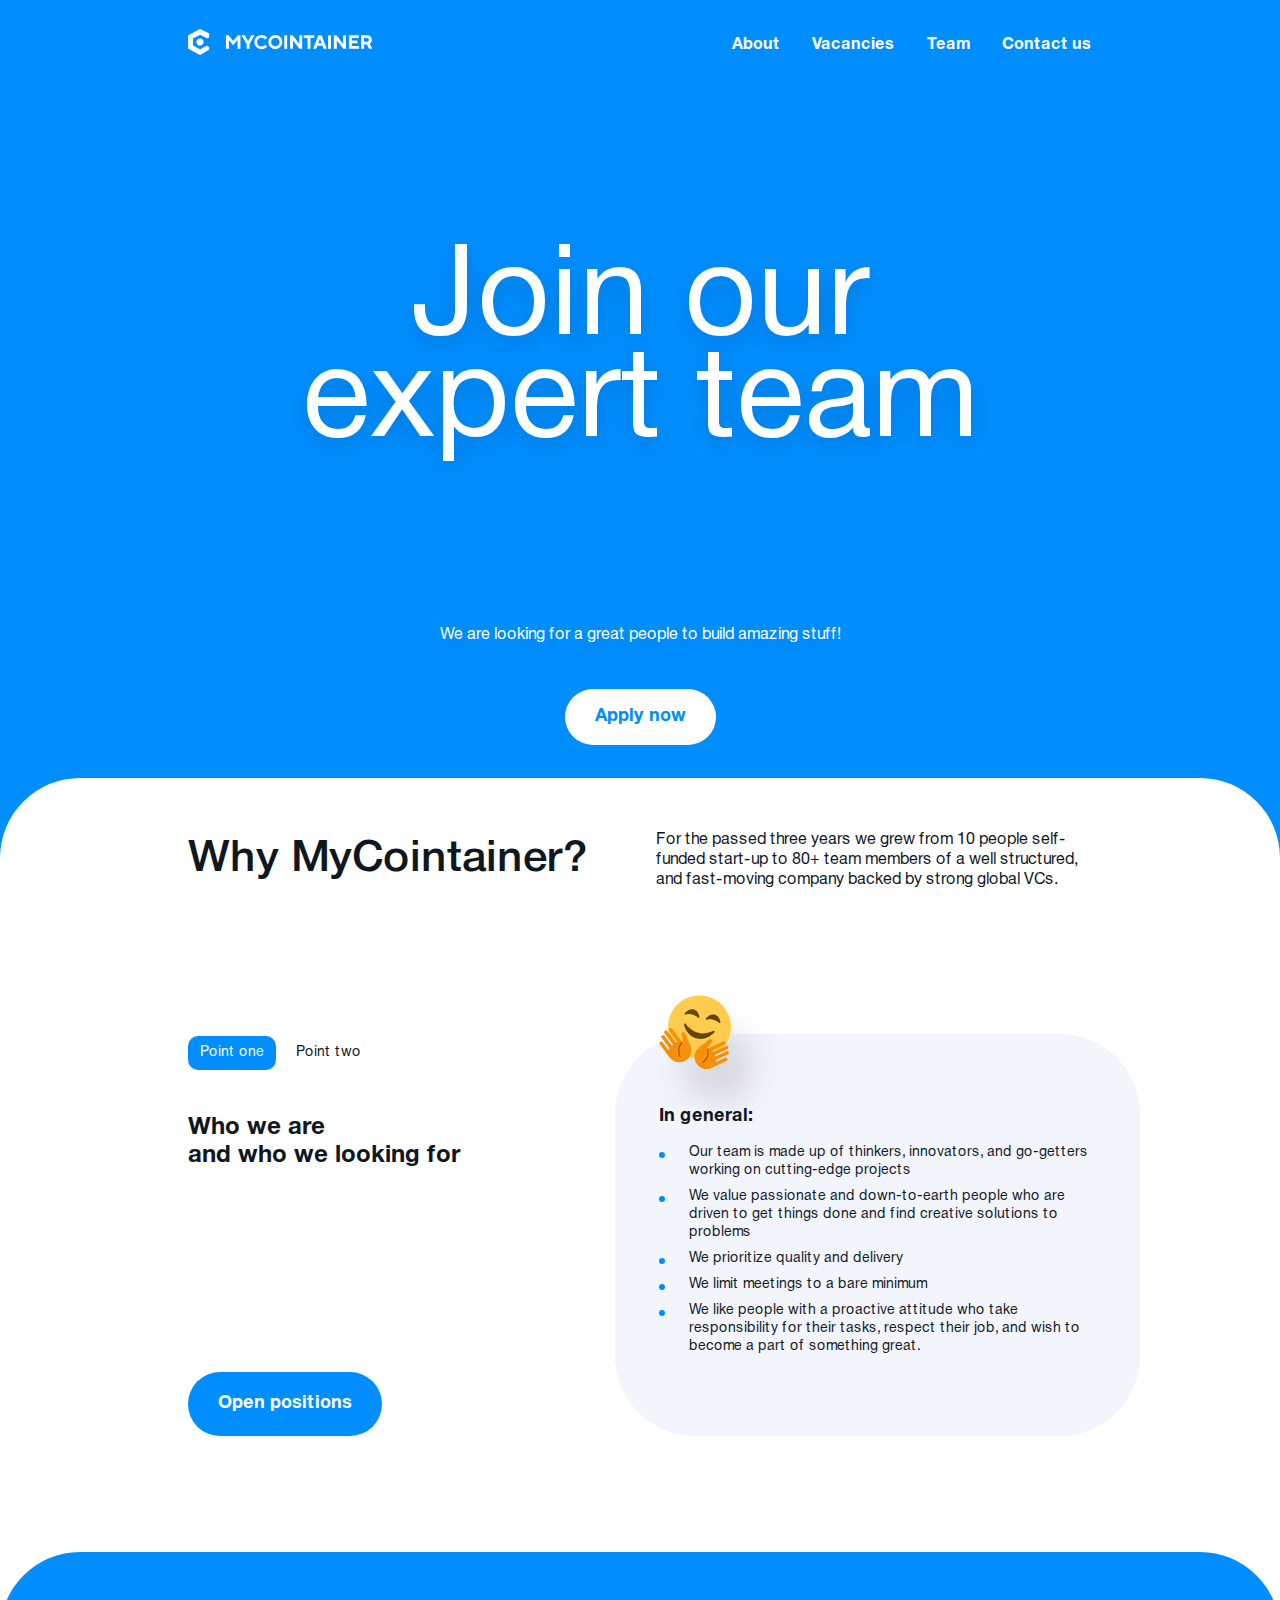
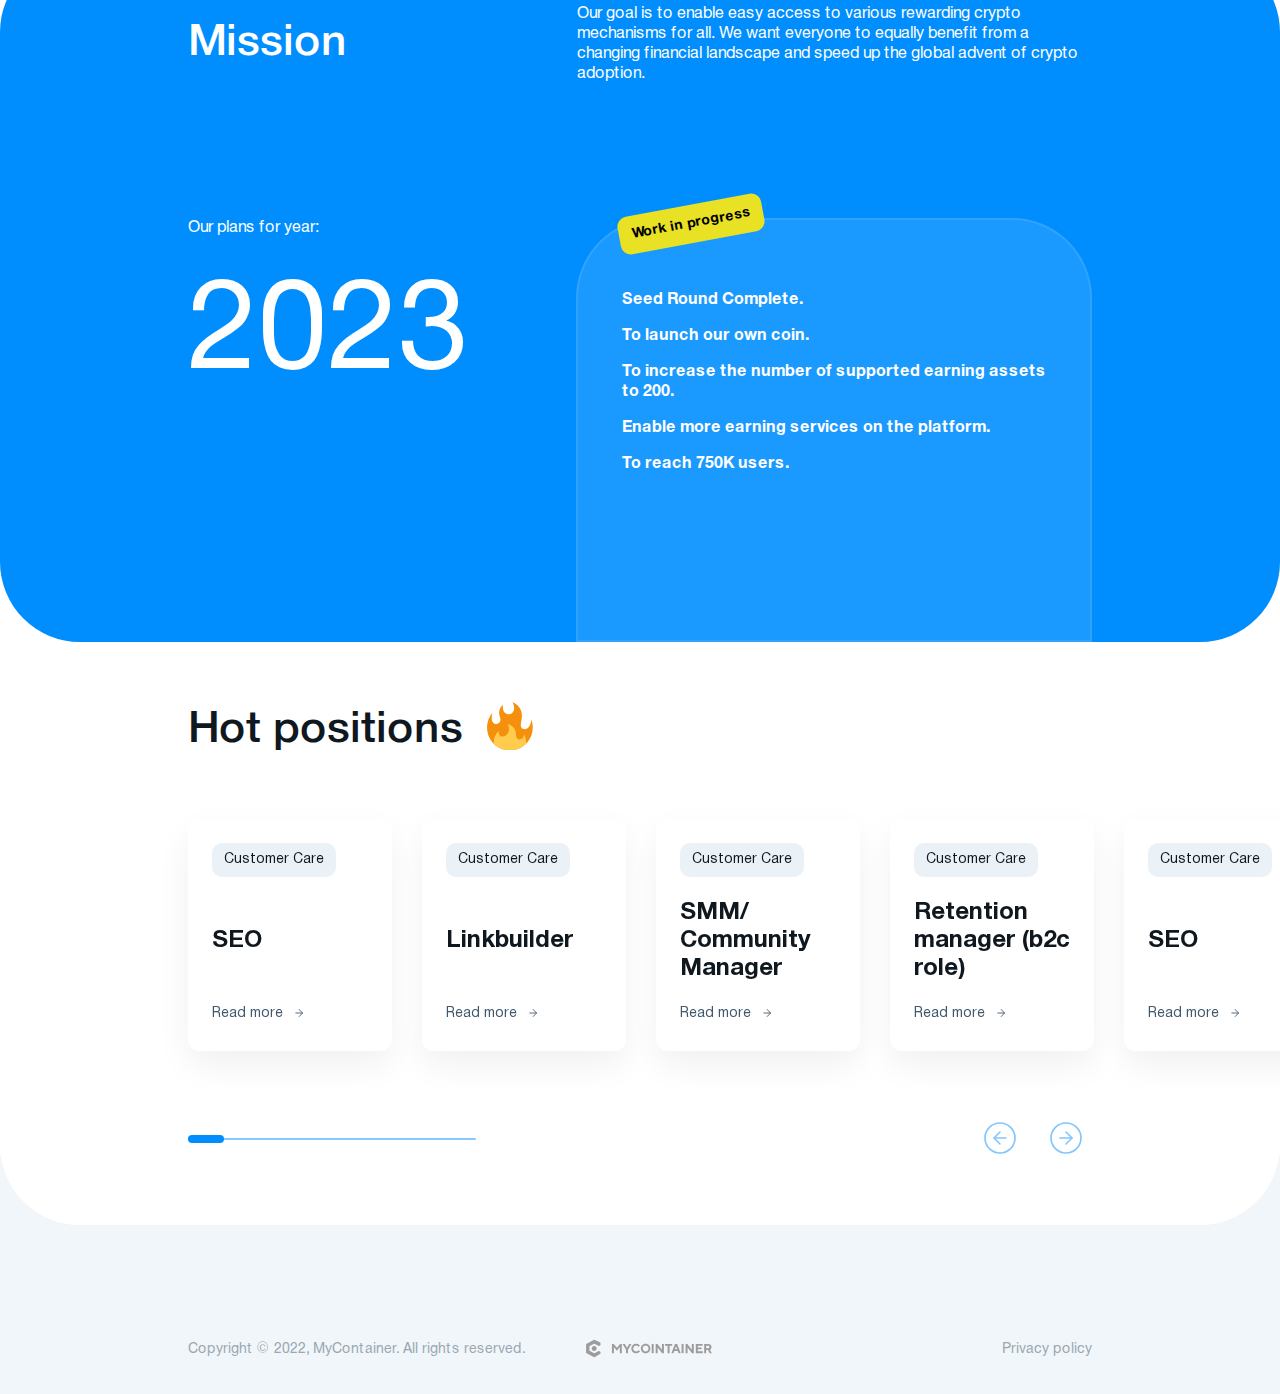
==== commit 7b979ddb: "update and style fix" ====
--- a/index.html
+++ b/index.html
@@ -17,19 +17,19 @@
 					<nav class="header_navigation">
 						<ul>
 							<li><a href="#">About</a></li>
-							<li><a href="#">Vacancies</a></li>
-							<li><a href="#">Team</a></li>
-							<li><a href="#">Contact us</a></li>
+							<li><a href="vacancies.html">Vacancies</a></li>
+							<li><a href="team.html">Team</a></li>
+							<li class="contact_us_triger"><a href="#">Contact us</a></li>
 						</ul>
 					</nav>
 					<div class="burger_menu"></div>
 				</div>
 				<nav class="header_navigation_mobile">
 					<ul>
-						<li><a href="our_team.html">About</a></li>
-						<li><a href="#">Vacancies</a></li>
-						<li><a href="#">Team</a></li>
-						<li><a href="#">Contact us</a></li>
+						<li><a href="#">About</a></li>
+						<li><a href="vacancies.html">Vacancies</a></li>
+						<li><a href="team.html">Team</a></li>
+						<li class="contact_us_triger"><a href="#">Contact us</a></li>
 					</ul>
 				</nav>
 			</div>
@@ -37,7 +37,7 @@
 				<div class="wrap">
 					<h1>Join our <br>expert team</h1>
 					<p>We are looking for a great people to build amazing stuff!</p>
-					<a href="#">Apply now</a>
+					<a class="apply_position_triger" href="#">Apply now</a>
 				</div>
 			</div>
 		</header>
@@ -116,42 +116,42 @@
 				<h2>Hot positions</h2>
 				<div class="slider">
 					<div class="slide">
-						<a class="category" href="#">Customer Care</a>
+						<p class="category">Customer Care</p>
 						<h3>SEO</h3>
 						<a href="#" class="read_more">Read more<img src="img/arrow-right.svg" alt="arrow"></a>
 					</div>
 					<div class="slide">
-						<a class="category" href="#">Customer Care</a>
+						<p class="category">Customer Care</p>
 						<h3>Linkbuilder</h3>
 						<a href="#" class="read_more">Read more<img src="img/arrow-right.svg" alt="arrow"></a>
 					</div>
 					<div class="slide">
-						<a class="category" href="#">Customer Care</a>
+						<p class="category">Customer Care</p>
 						<h3>SMM/ Community Manager</h3>
 						<a href="#" class="read_more">Read more<img src="img/arrow-right.svg" alt="arrow"></a>
 					</div>
 					<div class="slide">
-						<a class="category" href="#">Customer Care</a>
+						<p class="category">Customer Care</p>
 						<h3>Retention manager (b2c role)</h3>
 						<a href="#" class="read_more">Read more<img src="img/arrow-right.svg" alt="arrow"></a>
 					</div>
 					<div class="slide">
-						<a class="category" href="#">Customer Care</a>
+						<p class="category">Customer Care</p>
 						<h3>SEO</h3>
 						<a href="#" class="read_more">Read more<img src="img/arrow-right.svg" alt="arrow"></a>
 					</div>
 					<div class="slide">
-						<a class="category" href="#">Customer Care</a>
+						<p class="category">Customer Care</p>
 						<h3>Linkbuilder</h3>
 						<a href="#" class="read_more">Read more<img src="img/arrow-right.svg" alt="arrow"></a>
 					</div>
 					<div class="slide">
-						<a class="category" href="#">Customer Care</a>
+						<p class="category">Customer Care</p>
 						<h3>SMM/ Community Manager</h3>
 						<a href="#" class="read_more">Read more<img src="img/arrow-right.svg" alt="arrow"></a>
 					</div>
 					<div class="slide">
-						<a class="category" href="#">Customer Care</a>
+						<p class="category">Customer Care</p>
 						<h3>Retention manager (b2c role)</h3>
 						<a href="#" class="read_more">Read more<img src="img/arrow-right.svg" alt="arrow"></a>
 					</div>
@@ -171,6 +171,48 @@
 				</div>
 			</div>
 		</footer>
+		<!-- apply position modal --> 
+		<div class="apply_position_modal modal_window blue_bg">
+			<div class="wrap">
+				<h2>Apply to position</h2>
+				<button class="close"><img src="img/close-square.svg" alt="x"></button>
+				<form action="#">				
+					<input type="text" placeholder="Full name*" id="Name">
+					<p class="upload_file">
+						<label for="CVFile">Upload CV file*</label>
+						<input id="CVFile" type="file">
+					</p>
+					<p class="email_inpt">
+						<label for="Email">Email*</label>
+						<input type="email" placeholder="example@gmail.com" id="Email">
+					</p>
+					<p class="upload_file">
+						<label for="CoverLetter">Upload Cover Letter</label>
+						<input id="CoverLetter" type="file">
+					</p>
+					<input type="text" placeholder="Location*">
+					<input type="submit" class="submit" value="Send">
+				</form>
+			</div>
+		</div>
+		<!-- end apply position modal --> 
+		<!-- contact us modal window -->
+		<div class="contact_us_modal modal_window blue_bg">
+			<div class="wrap">
+				<h2>Contact us</h2>
+				<button class="close"><img src="img/close-square.svg" alt="x"></button>
+				<form action="#">
+					<input type="text" placeholder="Full name*" id="Name">
+					<p class="email_inpt">
+						<label for="Email">Email*</label>
+						<input type="email" placeholder="example@gmail.com" id="Email">
+					</p>
+					<textarea name="textarea" id="textarea"  placeholder="Comment"></textarea>
+					<input type="submit" class="submit" value="Submit">
+				</form>
+			</div>
+		</div>
+		<!-- end contact us modal window -->
 		<script src="https://code.jquery.com/jquery-3.6.1.min.js"></script> 
 		<script type="text/javascript" src="js/main.js"></script>
 		<script src="js/jquery.bxslider.min.js"></script>
--- a/css/styles.css
+++ b/css/styles.css
@@ -16,6 +16,14 @@
     color: #10181F;
     background: #FFFFFF;
 }
+button {
+    outline: none;
+    border: none;
+    background: unset;
+}
+.stop_scroll, .stop_scroll_vacancies {
+    overflow-y: hidden;
+}
 .wrap {
     width: 2200px;
     margin: 0 auto;
@@ -46,9 +54,6 @@
     color: #FFFFFF;
     background: #008EFF;
     background-repeat: no-repeat;
-}
-.home_page header {
-   /* background-image: url(../img/main_bg_right_top.svg), url(../img/main_bg_right_bottom.svg), url(../img/main_bg_left_top.svg), url(../img/main_bg_left_bottom.svg);*/
 }
 .header_wrap .wrap {
     display: flex;
@@ -119,10 +124,10 @@
     border-radius: 62px;
     transition: all 0.3s;
 }
-.header_content a:hover, .join_us a:hover {
+.header_content a:hover, .join_us button:hover {
     background: #E9F5FF;
 }
-.main_content_why_my_container, .privacy_content, .main_ppc_content  {
+.main_content_why_my_container, .privacy_content, .main_ppc_content, .vacancies_container {
     position: relative;
     border-radius: 140px;
     top: -230px;
@@ -327,8 +332,8 @@
     margin-left: -30px;
     margin-bottom: 318px;
 }
-.hot_positions_slider .slide {
-    display: flex !important;
+.hot_positions_slider .slide, .vacancies_container .flex_container div {
+    display: flex;
     flex-direction: column;
     justify-content: space-between;
     box-sizing: border-box;
@@ -343,7 +348,7 @@
 .hot_positions_slider .slide.bx-clone {
     opacity: 0;
 }
-.hot_positions_slider .slide .category {
+.hot_positions_slider .slide .category, .vacancies_container .flex_container div .category {
     width: fit-content;
     font-weight: 400;
     font-size: 24px;
@@ -353,12 +358,12 @@
     background: #EAF1F7;
     border-radius: 17.7778px;
 }
-.hot_positions_slider .slide h3 {
+.hot_positions_slider .slide h3, .vacancies_container .flex_container div h3 {
     font-weight: 700;
     font-size: 64px;
-    line-height: 71px;
-}
-.hot_positions_slider .slide .read_more {
+    line-height: 72px;
+}
+.hot_positions_slider .slide .read_more, .vacancies_container .flex_container div .read_more {
     font-weight: 400;
     font-size: 24px;
     line-height: 32px;
@@ -368,7 +373,7 @@
 .hot_positions_slider .slide .read_more:hover {
     color: #274662;
 }
-.hot_positions_slider .slide .read_more img {
+.hot_positions_slider .slide .read_more img, .vacancies_container .flex_container div .read_more img {
     margin-left: 20px;
     position: relative;
     top: 5px;
@@ -468,7 +473,7 @@
         height: 28px;
     }
     .header_navigation ul {
-        padding: 32px 0;
+        padding: 25px 0;
         padding-bottom: 0;
     }
     .header_navigation ul li {
@@ -620,27 +625,26 @@
         top: 10px;
         background-size: cover;
     }
-    .hot_positions_slider .slide {
+    .hot_positions_slider .slide, .vacancies_container .flex_container div {
         padding: 24px 24px 28px;
-        margin-right: 30px;
         width: 308px !important;
         height: 324px;
     }
-    .hot_positions_slider .slide .category {
+    .hot_positions_slider .slide .category, .vacancies_container .flex_container div .category {
         font-size: 14px;
         line-height: 18px;
         padding: 8px 12px;
         border-radius: 10px;
     }
-    .hot_positions_slider .slide h3 {
+    .hot_positions_slider .slide h3, .vacancies_container .flex_container div h3 {
         font-size: 36px;
         line-height: 40px;
     }
-    .hot_positions_slider .slide .read_more {
+    .hot_positions_slider .slide .read_more, .vacancies_container .flex_container div .read_more {
         font-size: 14px;
         line-height: 18px;
     }
-    .hot_positions_slider .slide .read_more img {
+    .hot_positions_slider .slide .read_more img, .vacancies_container .flex_container div .read_more img {
         margin-left: 10px;
         position: relative;
         width: 12px;
@@ -778,11 +782,11 @@
         height: 48px;
         top: 8px;
     }
-    .hot_positions_slider .slide {
+    .hot_positions_slider .slide, .vacancies_container .flex_container div {
         width: 204px !important;
         height: 232px;
     }
-    .hot_positions_slider .slide h3 {
+    .hot_positions_slider .slide h3, .vacancies_container .flex_container div h3 {
         font-size: 24px;
         line-height: 28px;
     }
@@ -866,7 +870,7 @@
     .missions_container .targets_container ul {
         margin-bottom: 170px;
     }
-    .hot_positions_slider .slide {
+    .hot_positions_slider .slide, .vacancies_container .flex_container div {
         width: 219px !important;
         height: 232px;
         margin-right: 16px;
@@ -896,9 +900,6 @@
     .logo img {
         padding-top: 28px;
         height: 30px;
-    }
-    .stop_scroll {
-        overflow-y: hidden;
     }
     .stop_scroll .logo {
         width: 200px;
@@ -936,6 +937,7 @@
         height: 86vh;
     }
     nav.header_navigation_mobile ul li a {
+        display: block;
         font-size: 52px;
         line-height: 54px;
         color: #FFFFFF;
@@ -1073,6 +1075,10 @@
     .hot_positions_slider .slide {
         width: 252px !important;
         height: 264px;
+    }
+    .hot_positions_slider .slide h3, .vacancies_container .flex_container div h3 {
+        font-size: 20px;
+        line-height: 22px;
     }
     .hot_positions_slider .bx-viewport {
         margin-bottom: 92px;
@@ -1329,7 +1335,7 @@
         padding-top: 240px;
         margin-bottom: 460px;
     }
-    .privacy_content, .main_ppc_content  {
+    .privacy_content, .main_ppc_content, .our_team, .vacancies_container  {
         border-radius: 80px;
         top: -166px;
         margin-bottom: -120px;
@@ -1359,7 +1365,7 @@
         padding-top: 268px;
         margin-bottom: 472px;
     }
-    .privacy_content, .main_ppc_content  {
+    .privacy_content, .main_ppc_content, .our_team, .vacancies_container {
         top: -130px;
     }
     .privacy_content .wrap, .main_ppc_content .wrap {
@@ -1386,7 +1392,7 @@
         padding-top: 366px;
         margin-bottom: 550px;
     }
-    .privacy_content, .main_ppc_content  {
+    .privacy_content, .main_ppc_content, .our_team, .vacancies_container  {
         top: -150px;
         margin-bottom: -116px;
     }
@@ -1429,7 +1435,7 @@
         padding-top: 80px;
     }
 }
-/************************* About us styles **********************************/
+/************************* team styles **********************************/
  .about_us_page .header_content {
     background-image: url(../img/about_us_bg.svg);
     background-position-y: -60px;
@@ -1557,8 +1563,10 @@
     width: 898px;
     margin-bottom: 94px;
 }
-.join_us a {
+.join_us button {
     box-sizing: border-box;
+    font-size: 28px;
+    line-height: 32px;
     font-weight: 700;
     color: #008EFF;
     background: #FFFFFF;
@@ -1591,8 +1599,6 @@
     }
     .our_team {
         padding-top: 60px;
-        border-radius: 80px;
-        top: -166px;    
         margin-bottom: -70px;
     }
     .temate_data {
@@ -1644,8 +1650,8 @@
         margin-bottom: -80px;
     }
     .join_us_bg_container img {
-        width: 990px;
-        height: 870px;
+        width: 850px;
+        height: 645px;
     }
     .join_us h2 {
         font-size: 64px;
@@ -1665,7 +1671,7 @@
         width: 575px;
         margin-bottom: 44px;
     }
-    .join_us a {
+    .join_us button {
         padding: 20px 30px;
         font-size: 18px;
         line-height: 24px;
@@ -1690,7 +1696,6 @@
         line-height: 18px;
     }
     .our_team {
-        top: -130px;    
         margin-bottom: -70px;
     }
     .temate_data {
@@ -1774,7 +1779,6 @@
         margin: 0 auto 220px;
     }
     .our_team {
-        top: -150px;    
         margin-bottom: -70px;
     }
     .temate_data:nth-child(1) {
@@ -1860,7 +1864,7 @@
         margin-bottom: 8px;
     }
     .join_us {
-        overflow-x: hidden;
+        overflow: hidden;
         border-radius: 40px;
         padding: 40px 0 0;
         margin-bottom: -40px;
@@ -1896,10 +1900,10 @@
         margin-left: 8px;
     }
     .join_us p {
-        width: 290px;
+        width: 100%;
         margin-bottom: 24px;
     }
-    .join_us a {
+    .join_us button {
         padding: 10px 30px;
     }
     .about_us_page footer {
@@ -1923,6 +1927,13 @@
     color: #FFFFFF;
     top: 260px;
     background: unset;
+    z-index: 3;
+ }
+ .ppc_manager_page .header_content a.back_btn img {
+    position: relative;
+    margin-right: 26px;
+    height: 20px;
+    top: 4px;
  }
  .ppc_manager_page .header_content h1 {
     width: 1139px;
@@ -1944,10 +1955,9 @@
     width: 1085px;
     margin: 0 auto 72px;
  }
-
  .ppc_manager_page .hot_positions_slider {
     background: #F1F6FA;
-    border-radius: 140px;
+    border-radius: 140px 140px 0 0;
  }
  .ppc_manager_page .hot_positions_slider h2 {
     width: 1174px;
@@ -1958,6 +1968,749 @@
  .ppc_manager_page .hot_positions_slider .bx-viewport {
     margin-bottom: 440px;
  }
- .hot_positions_slider .bx-controls.bx-has-controls-direction.bx-has-pager {
+ .ppc_manager_page .hot_positions_slider .bx-controls.bx-has-controls-direction.bx-has-pager {
     top: -278px;
- }+ }
+ @media (max-width: 2560px) {
+    .ppc_manager_page .header_content {
+        background-position-y: -72px;
+        background-size: 822px 845px;
+    }
+    .ppc_manager_page .header_content h1 {
+        width: 645px;
+        padding-top: 112px;
+        margin: 0 auto 116px;
+    }
+    .ppc_manager_page .header_content h1:after {
+        top: 110px;
+    }
+    .ppc_manager_page .header_content p {
+        width: 645px;
+        margin: 0 auto 44px;
+    }
+    .ppc_manager_page .header_content a.back_btn {
+        top: 120px;
+    }
+    .ppc_manager_page .header_content a {
+        margin-bottom: 200px;
+    }
+    .ppc_manager_page .hot_positions_slider {
+        border-radius: 80px 80px 0 0;
+    }
+    .ppc_manager_page .hot_positions_slider h2 {
+        width: 778px;
+    }
+    .ppc_manager_page .hot_positions_slider .bx-viewport {
+        margin-bottom: 238px;
+    }
+    .ppc_manager_page .hot_positions_slider .bx-controls.bx-has-controls-direction.bx-has-pager {
+        top: -195px;
+    }
+ }
+ @media (max-width: 1440px) {
+    .ppc_manager_page .header_content {
+        background-position-y: -72px;
+        background-size: 822px 845px;
+    }
+    .ppc_manager_page .header_content h1 {
+        width: 594px;
+        padding-top: 186px;
+        margin: 0 auto 154px;
+    }
+    .ppc_manager_page .header_content h1:after {
+        top: 124px;
+        right: -114px;
+    }
+    .ppc_manager_page .header_content p {
+        width: 594px;
+    }
+    .ppc_manager_page .header_content a.back_btn {
+        top: 44px;
+    }
+    .ppc_manager_page .header_content a {
+        margin-bottom: 160px;
+    }
+    .ppc_manager_page .hot_positions_slider h2 {
+        width: 514px;
+        margin-bottom: 0;
+    }
+    .ppc_manager_page .hot_positions_slider .bx-viewport {
+        margin-bottom: 182px;
+    }
+    .ppc_manager_page .hot_positions_slider .bx-controls.bx-has-controls-direction.bx-has-pager {
+        top: -156px;
+    }
+ }
+ @media (max-width: 1024px) {
+    .ppc_manager_page .header_content {
+        background-position-y: 114px;
+    }
+    .ppc_manager_page .header_content h1 {
+        padding-top: 314px;
+        margin: 0 auto 254px;
+    }
+    .ppc_manager_page .header_content h1:after {
+        top: 106px;
+        right: -28px;
+    }
+    .ppc_manager_page .header_content a.back_btn {
+        top: 44px;
+    }
+    .ppc_manager_page .header_content a {
+        margin-bottom: 214px;
+    }
+    .ppc_manager_page .hot_positions_slider h2 {
+        width: 514px;
+        margin-bottom: 0;
+    }
+    .ppc_manager_page .hot_positions_slider .bx-viewport {
+        margin-bottom: 162px;
+    }
+    .ppc_manager_page .hot_positions_slider .bx-controls.bx-has-controls-direction.bx-has-pager {
+        top: -136px;
+    }
+ }
+ @media (max-width: 768px) {
+    .ppc_manager_page .header_content {
+        background-position-y: 8px;
+        background-size: 470px 500px;
+    }
+    .ppc_manager_page .header_content h1 {
+        padding-top: 122px;
+        margin: 0 auto 130px;
+        width: 288px;
+    }
+    .ppc_manager_page .header_content h1:after {
+        display: none;
+    }
+    .ppc_manager_page .header_content p {
+        width: 288px;
+        margin-bottom: 36px;
+    }
+    .ppc_manager_page .header_content a.back_btn {
+        top: 28px;
+        line-height: 24px;
+        border: none;
+        padding: 0;
+    }
+    .ppc_manager_page .header_content a.back_btn img {
+        margin-right: 12px;
+        height: 18px;
+    }
+    .ppc_manager_page .header_content a {
+        margin-bottom: 242px;
+    }
+    .main_ppc_content {
+        margin-bottom: -178px;
+    }
+    .ppc_manager_page .hot_positions_slider {
+        border-radius: 40px 40px 0 0;
+    }
+    .ppc_manager_page .hot_positions_slider h2 {
+        width: 100%;
+        margin-bottom: -20px;
+    }
+    .ppc_manager_page .hot_positions_slider .bx-viewport {
+        margin-bottom: 162px;
+    }
+    .ppc_manager_page .hot_positions_slider .bx-controls.bx-has-controls-direction.bx-has-pager {
+        top: -136px;
+    }
+ }
+ /************************************** vacancies styles **************************************/
+.vacancies_page .header_content {
+    background-image: url(../img/vacancies_bg.svg);
+}
+.vacancies_page .header_content h1 {
+    padding-top: 398px;
+    margin-bottom: 816px;
+}
+.vacancies_container {
+    padding-top: 140px;
+    position: relative;
+    margin-bottom: -230px;
+    z-index: 2;
+}
+.vacancies_container .ic_mouse {
+    position: absolute;
+    top: -98px;
+    left: calc(50% - 12px);
+    margin-bottom: -102px;
+}
+.pulse {
+    position: relative; 
+    border-radius: 50%; 
+    width: 24px;
+    height: 24px;
+}
+.pulse::after, .pulse::before {
+    content: '';
+    position: absolute;
+    border: 20px solid #FFFFFF;
+    left: -20px;
+    opacity: 0;
+    right: -20px;
+    top: -20px;
+    bottom: -20px;
+    border-radius: 50%;
+    animation: pulse 2.5s linear infinite;
+}
+.pulse::after {
+    animation-delay: 1s;
+}
+@keyframes pulse {
+    0% {
+        transform: scale(0);
+        opacity: 0.08;
+    }
+    50% {
+        opacity: 0.04;
+    }
+    100% {
+        transform: scale(2);
+        opacity: 0;
+    }
+}
+.vacancies_container .ic_mouse:after {
+    content: "";
+    display: block;
+    height: 70px;
+    margin-top: 5px;
+    width: 2px;
+    background: #FFFFFF;
+    border-radius: 2px;
+    position: relative;
+    right: -11px;
+}
+.vacancies_container .category_list {
+    display: flex;
+    margin-bottom: 84px;
+}
+.vacancies_container .category_list li.active_category {
+    background: #008EFF;
+    color: #FFFFFF;
+}
+.triger_category_list, .close_categories {
+    display: none;
+}
+.vacancies_container .category_list li {
+    padding: 8px 12px;
+    margin-right: 8px;
+    font-size: 24px;
+    line-height: 32px;
+    border-radius: 10px;
+}
+.vacancies_container .flex_container {
+    flex-wrap: wrap;
+    justify-content: flex-start;
+    margin-right: -32px;
+    margin-bottom: 190px;
+}
+.vacancies_container .flex_container div {    
+    margin-bottom: 30px;
+}
+@media (max-width: 2560px) {
+    .vacancies_page .header_content {
+        background-position-y: -42px;
+        background-size: 776px 880px;
+    }
+    .vacancies_page .header_content h1 {
+        padding-top: 238px;
+        margin-bottom: 460px;
+    }
+    .vacancies_container {
+        padding-top: 64px;
+        margin-bottom: -166px;
+    }
+    .vacancies_container .category_list {
+        margin-bottom: 44px;
+    }
+    .vacancies_container .category_list li {
+        margin-right: 8px;
+        font-size: 14px;
+        line-height: 18px;
+    }
+    .vacancies_container .flex_container {
+        margin-bottom: 130px;
+    }
+}
+@media (max-width: 1440px) {
+    .vacancies_page .header_content {
+        background-position-y: -36px;
+        background-size: 700px 850px;
+    }
+    .vacancies_page .header_content h1 {
+        margin-bottom: 502px;
+    }
+    .vacancies_container {
+        padding-top: 58px;
+        margin-bottom: -130px;
+    }
+    .vacancies_container .category_list {
+        margin-bottom: 32px;
+    }
+    .vacancies_container .category_list li {
+        margin-right: 4px;
+        padding: 8px 10px;
+    }
+    .vacancies_container .flex_container {
+        margin-bottom: 50px;
+    }
+}
+@media (max-width: 1024px) {
+    .vacancies_page .header_content {
+        background-position-y: 55px;
+        background-size: 830px 950px;
+    }
+    .vacancies_page .header_content h1 {
+        padding-top: 366px;
+        margin-bottom: 653px;
+    }
+    .vacancies_container {
+        padding-top: 60px;
+        margin-bottom: -150px;
+    }
+    .triger_category_list, .close_categories {
+        display: block;
+        margin-bottom: 36px;
+    }
+    .triger_category_list p {
+        font-size: 14px;
+        line-height: 18px;
+    }
+    .triger_category_list p span {
+        cursor: pointer;
+    }
+    .triger_category_list p span:after {
+        content: "";
+        display: inline-block;
+        position: relative;
+        top: -3px;
+        right: -10px;
+        width: 5px;
+        height: 5px;
+        border-right: 1px solid #40576C;
+        border-bottom: 1px solid #40576C;
+        transform: rotate(45deg);
+    }
+    .vacancies_container .category_list {
+        display: none;
+        padding: 40px 26px 16px;
+        margin-bottom: 16px;
+        background: #008EFF;
+        border-radius: 32px 32px 0px 0px;
+        position: fixed;
+        bottom: -16px;
+        width: 720px;
+        flex-direction: column;
+        z-index: 2;
+        color: #FFFFFF;
+        left: calc(50% - 360px);
+        box-sizing: border-box;
+    }
+    .vacancies_container .category_list li {
+        padding: 0;
+        margin-bottom: 24px;
+    }
+    .vacancies_container .category_list .close_categories {
+        outline: none;
+        border: none;
+        background: unset;
+        position: absolute;
+        right: 26px;
+        top: 40px;
+        font-size: 14px;
+        line-height: 18px;
+        color: #FFFFFF;
+    }
+    .vacancies_container .flex_container {
+        margin-right: -17px;
+        margin-bottom: 64px;
+    }
+    .vacancies_container .flex_container div {
+        margin-right: 16px;
+        margin-bottom: 16px;
+    }
+}
+@media (max-width: 768px) {
+    .vacancies_page .header_content {
+        background-position-y: 24px;
+        background-size: 416px 470px;
+    }
+    .vacancies_page .header_content h1 {
+        padding-top: 166px;
+        margin-bottom: 510px;
+    }
+    .vacancies_container {
+        border-radius: 40px;
+        top: -214px;
+        padding-top: 44px;
+        margin-bottom: -214px;
+    }
+    .triger_category_list, .close_categories {
+        margin-bottom: 27px;
+    }
+    .vacancies_container .category_list {
+        width: 95%;
+        left: calc(50% - 47.5%);
+    }
+    .vacancies_container .flex_container {
+        flex-direction: column;
+        margin-right: 0;
+    }
+    .vacancies_container .flex_container div {
+        margin-right: 0;
+        width: 100% !important;
+        height: 166px;
+        padding: 12px 16px 19px;
+    }
+}
+/**************************** modal windows styles ****************************************/
+.join_us_modal.modal_window, .contact_us_modal.modal_window, .apply_position_modal.modal_window {
+    position: fixed;
+    display: flex;
+    flex-direction: column;
+    align-items: center;
+    justify-content: center;
+    width: 100%;
+    height: 100vh;
+    top: 0;
+    left: 0;
+    z-index: 5;
+}
+.modal_window .wrap {
+    width: 1828px;
+    position: relative;
+}
+.modal_window h2 {
+    font-weight: 500;
+    font-size: 110px;
+    line-height: 120px;
+    margin-bottom: 166px;
+}
+.modal_window .close {
+    width: 60px;
+    position: absolute;
+    top: 40px;
+    right: 0;
+}
+.modal_window .close img {
+    width: 60px;
+}
+.modal_window form input, .modal_window textarea, .upload_file label {
+    width: 899px;
+    height: 140px;
+    box-sizing: border-box;
+    background: #229EFF;
+    border-radius: 20px;
+    outline: none;
+    border: none;
+    margin-bottom: 40px;
+    padding: 54px 60px;
+    font-weight: 400;
+    font-size: 28px;
+    line-height: 32px;
+    color: #FFFFFF;
+}
+.modal_window form input:focus, .modal_window textarea:focus {
+    border: 1px solid #FFFFFF;
+}
+.upload_file label {
+    position: absolute;
+    box-sizing: border-box;
+    z-index: 2;
+}
+.upload_file label:after {
+    content: "";
+    display: block;
+    width: 40px;
+    height: 40px;
+    background-image: url(../img/file.svg);
+    background-repeat: no-repeat;
+    position: absolute;
+    top: 50px;
+    right: 60px;
+}
+.upload_file input {
+    opacity: 0;
+    z-index: 2;
+}
+.modal_window textarea {
+    width: 100% !important;
+    height: 320px;
+    margin-bottom: 0;
+}
+.join_us_modal .first_modal, .join_us_modal .second_modal {
+    display: flex;
+    flex-wrap: wrap;
+    justify-content: space-between;
+}
+.join_us_modal .first_modal:before, .join_us_modal .second_modal:before {
+    width: 138px;
+    height: 100px;
+    background: #229EFF;
+    border-radius: 42px;
+    position: absolute;
+    top: 18px;
+    left: 480px;
+    font-weight: 500;
+    font-size: 58px;
+    line-height: 100px;
+    color: #FFFFFF;
+    text-align: center;
+}
+.join_us_modal .first_modal:before {
+    content: "1/2";
+}
+.join_us_modal .second_modal:before {
+    content: "2/2";
+}
+::placeholder {
+    color: #FFFFFF;
+    opacity: 0.9;
+}
+.modal_window form p {
+    position: relative;
+}
+.modal_window form p.email_inpt label {
+    position: absolute;
+    top: 24px;
+    left: 60px;
+    font-weight: 400;
+    font-size: 20px;
+    line-height: 30px;
+}
+.modal_window form p.email_inpt input {
+    padding-top: 70px;
+}
+.modal_window .next_btn, .modal_window .submit, .modal_window .back_btn {
+    font-weight: 700;
+    font-size: 28px;
+    line-height: 96px;
+    color: #008EFF;
+    background: #FFFFFF;
+    border-radius: 92px;
+    box-sizing: border-box;
+    width: 342px;
+    height: 96px;
+    padding: 0;
+    margin-bottom: 0;
+    margin-top: 134px;
+    margin-right: 30px;
+    float: left;
+}
+.modal_window .back_btn {
+    color: #FFFFFF;
+    border: 2px solid #FFFFFF;
+    background: unset;
+}
+.contact_us_modal {
+    display: none;
+}
+.contact_us_modal form, .apply_position_modal form {
+    display: flex;
+    flex-wrap: wrap;
+    justify-content: space-between;
+}
+.apply_position_modal form {
+    margin-bottom: 230px;
+}
+.apply_position_modal .submit {
+    position: absolute;
+    bottom: 0;
+}
+@media(max-width: 2560px) {
+    .modal_window .wrap {
+        width: 1094px;
+    }
+    .modal_window h2 {
+        font-size: 64px;
+        line-height: 68px;
+        margin-bottom: 98px;
+    }
+    .modal_window form input, .upload_file label, .modal_window textarea {
+        width: 532px;
+        height: 82px;
+        margin-bottom: 24px;
+        font-size: 16px;
+        line-height: 18px;
+        padding: 32px 24px;
+        border-radius: 12px;
+    }
+    .modal_window form p.email_inpt input {
+        padding-top: 40px;
+    }
+    .modal_window form p.email_inpt label {
+        top: 12px;
+        left: 24px;
+        font-size: 12px;
+        line-height: 18px;
+    }
+    .modal_window .close {
+        top: 4px;
+    }
+    .upload_file label:after {
+        width: 24px;
+        height: 24px;
+        background-size: contain;
+        top: 28px;
+        right: 24px;
+    }
+    .modal_window .next_btn, .modal_window .submit, .modal_window .back_btn {
+        font-size: 18px;
+        line-height: 62px;
+        border-radius: 52px;
+        width: 196px;
+        height: 64px;
+        margin-top: 72px;
+        margin-right: 24px;
+    }
+    .modal_window textarea {
+        height: 188px;
+    }
+    .apply_position_modal form {
+        margin-bottom: 112px;
+    }
+    .join_us_modal .first_modal:before, .join_us_modal .second_modal:before {
+        width: 82px;
+        height: 60px;
+        border-radius: 24px;
+        top: 8px;
+        left: 274px;
+        font-size: 36px;
+        line-height: 60px;
+    }
+}
+@media(max-width: 1440px) {
+    .modal_window .wrap {
+        width: 748px;
+    }
+    .modal_window h2 {
+        font-size: 44px;
+        line-height: 48px;
+        margin-bottom: 94px;
+    }
+    .modal_window form input, .upload_file label, .modal_window textarea {
+        width: 359px;
+    }
+    .modal_window .close img {
+        width: 44px;
+    }
+    .upload_file label:after {
+        width: 24px;
+        height: 24px;
+        background-size: contain;
+        top: 28px;
+        right: 24px;
+    }
+    .modal_window .next_btn, .modal_window .submit, .modal_window .back_btn {
+        line-height: 54px;
+        width: 126px;
+        height: 56px;
+        margin-top: 80px;
+        margin-right: 30px;
+    }
+    .modal_window textarea {
+        height: 194px;
+    }
+    .apply_position_modal form {
+        margin-bottom: 136px;
+    }
+    .join_us_modal .first_modal:before, .join_us_modal .second_modal:before {
+        width: 56px;
+        height: 42px;
+        border-radius: 16px;
+        top: 6px;
+        left: 186px;
+        font-size: 24px;
+        line-height: 42px;
+    }
+}
+@media(max-width: 1024px) {
+    .modal_window .wrap {
+        width: 688px;
+    }
+    .modal_window h2 {
+        margin-bottom: 194px;
+    }
+    .modal_window form input, .upload_file label, .modal_window textarea {
+        width: 336px;
+    }
+    .upload_file label:after {
+        width: 24px;
+        height: 24px;
+        background-size: contain;
+        top: 28px;
+        right: 24px;
+    }
+    .modal_window .next_btn, .modal_window .submit, .modal_window .back_btn {
+        margin-top: 186px;
+    }
+    .apply_position_modal form {
+        margin-bottom: 218px;
+    }
+}
+@media(max-width: 768px) {
+    .modal_window .wrap {
+        width: 90%;
+    }
+    .modal_window h2 {
+        font-size: 28px;
+        line-height: 32px;
+        margin-bottom: 68px;
+    }
+    .modal_window .close img {
+        width: 32px;
+    }
+    .modal_window form p.email_inpt label {
+        top: 14px;
+        left: 14px;
+        font-size: 14px;
+        line-height: 16px;
+    }
+    .modal_window form p.email_inpt input {
+        padding-top: 14px;
+    }
+    .modal_window form p.email_inpt input::placeholder {
+        visibility: hidden;
+    }
+    .modal_window form input, .upload_file label, .modal_window textarea {
+        width: 100%;
+        height: 44px;
+        margin-bottom: 16px;
+        padding: 14px;
+        font-size: 14px;
+        line-height: 16px;
+        border-radius: 6px;
+    }
+    .modal_window form p {
+        width: 100%;
+    }
+    .modal_window .close {
+        top: 0;
+        width: 32px;
+    }
+    .upload_file label:after {
+        width: 16px;
+        height: 16px;
+        top: 14px;
+        right: 14px;
+    }
+    .modal_window .next_btn, .modal_window .submit, .modal_window .back_btn {
+        margin-top: 54px;
+        font-size: 14px;
+        line-height: 16px;
+        width: 288px;
+    }
+    .apply_position_modal form {
+        margin-bottom: 218px;
+    }
+    .join_us_modal .first_modal:before, .join_us_modal .second_modal:before {
+        width: 38px;
+        height: 32px;
+        top: 0px;
+        left: 124px;
+        font-size: 12px;
+        line-height: 32px;
+    }
+}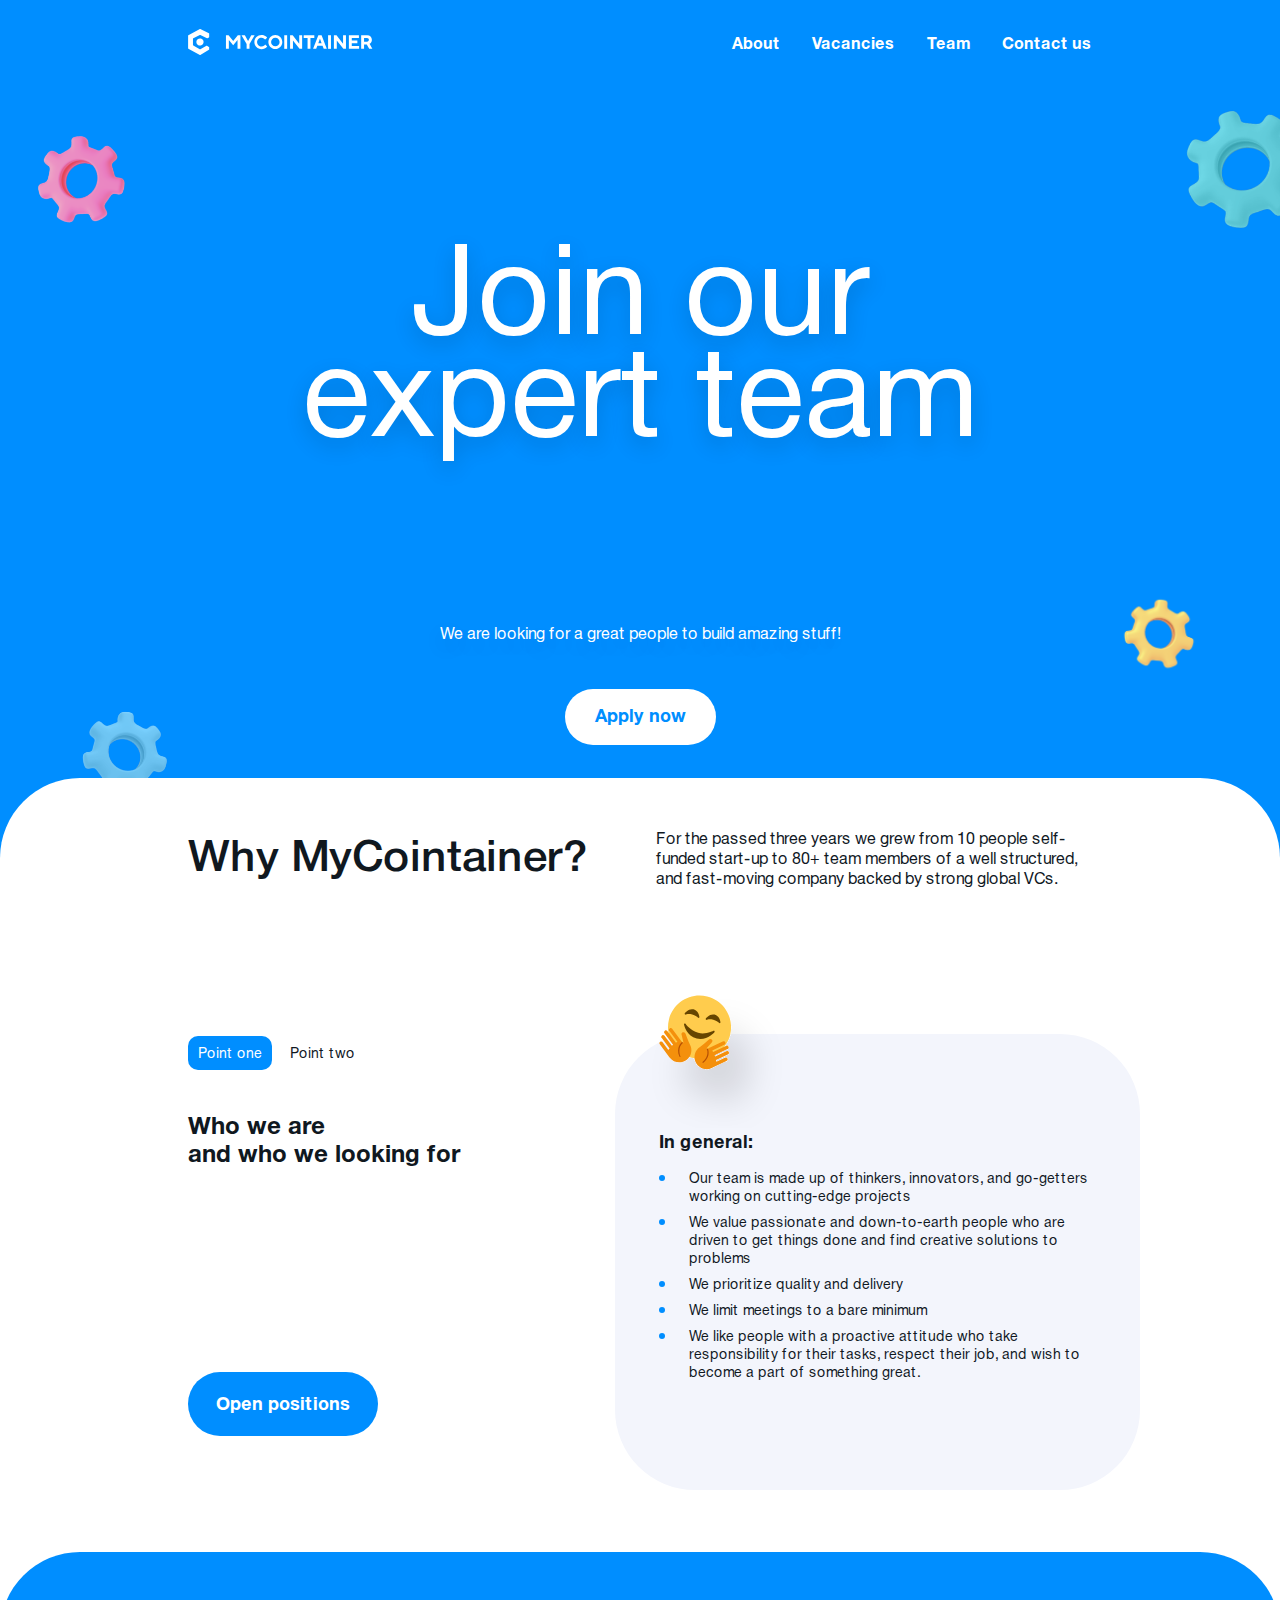
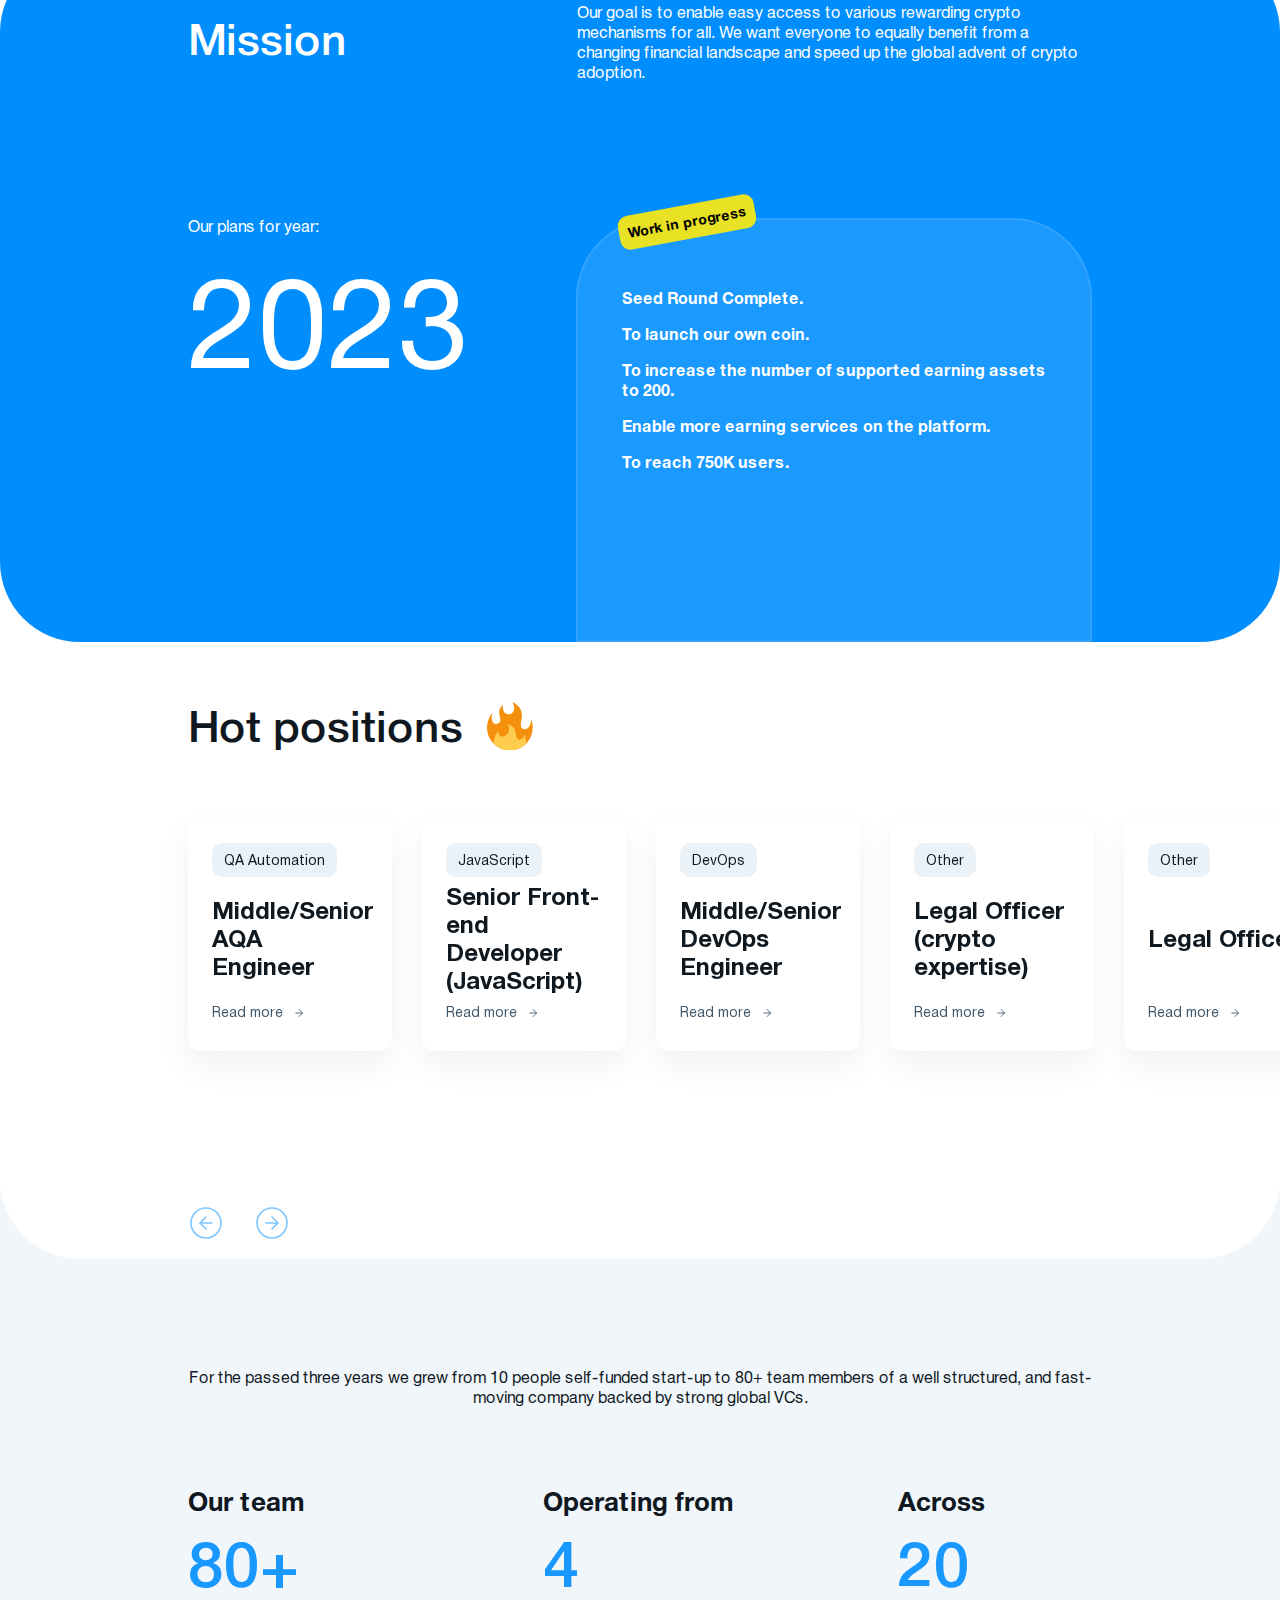
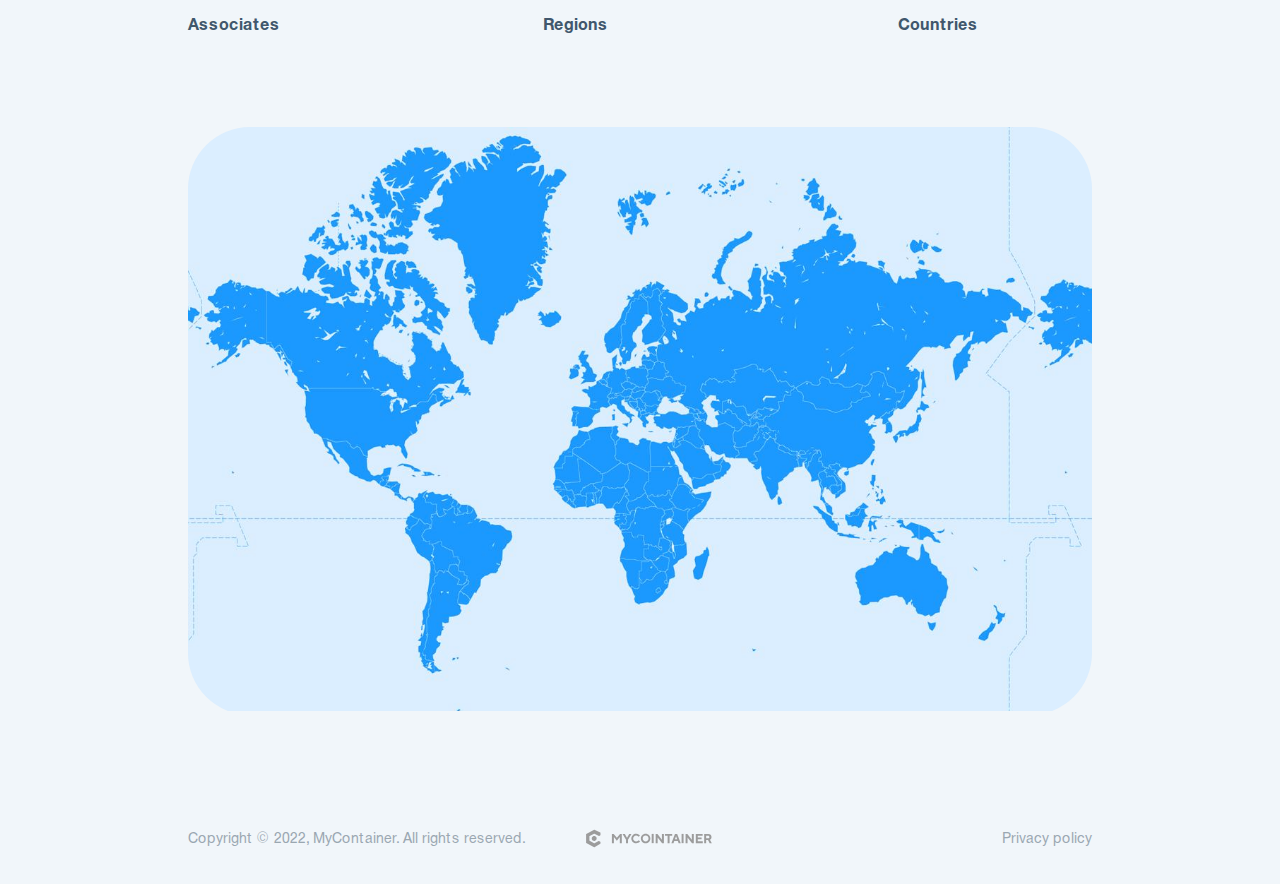
==== commit 20034982: "bug-fix" ====
--- a/index.html
+++ b/index.html
@@ -3,6 +3,7 @@
 	<head>
 		<meta name="viewport" content="width=device-width, initial-scale=1, user-scalable=no">
 		<meta http-equiv="Content-Type" content="text/html; charset=utf-8" />
+		<link rel="icon" href="img/favicon.ico">
 		<link rel="stylesheet" href="css/styles.css" type="text/css"/> 
 		<link rel="stylesheet" href="fonts/fonts.css">
 		<title>MyContainer</title>
@@ -16,7 +17,7 @@
 					</div>
 					<nav class="header_navigation">
 						<ul>
-							<li><a href="#">About</a></li>
+							<li><a href="index.html">About</a></li>
 							<li><a href="vacancies.html">Vacancies</a></li>
 							<li><a href="team.html">Team</a></li>
 							<li class="contact_us_triger"><a href="#">Contact us</a></li>
@@ -26,7 +27,7 @@
 				</div>
 				<nav class="header_navigation_mobile">
 					<ul>
-						<li><a href="#">About</a></li>
+						<li><a href="index.html">About</a></li>
 						<li><a href="vacancies.html">Vacancies</a></li>
 						<li><a href="team.html">Team</a></li>
 						<li class="contact_us_triger"><a href="#">Contact us</a></li>
@@ -38,6 +39,12 @@
 					<h1>Join our <br>expert team</h1>
 					<p>We are looking for a great people to build amazing stuff!</p>
 					<a class="apply_position_triger" href="#">Apply now</a>
+					<div class="bg_image_container">
+						<img class="main_bg_right_top" src="img/main_bg_right_top.png" alt="gear">
+						<img class="main_bg_right_bottom" src="img/main_bg_right_bottom.png" alt="gear">
+						<img class="main_bg_left_top" src="img/main_bg_left_top.png" alt="">
+						<img class="main_bg_left_bottom" src="img/main_bg_left_bottom.png" alt="gear">
+					</div>
 				</div>
 			</div>
 		</header>
@@ -65,7 +72,7 @@
 									<li>We like people with a proactive attitude who take responsibility for their tasks, respect their job, and wish to become a part of something great.</li>
 								</ul>
 							</div>
-							<a class="blue_bg" href="#">Open positions</a>
+							<a class="blue_bg" href="vacancies.html">Open positions</a>
 						</div>
 						<div class="point_two  point_tab">
 							<h3>Benefits and some of the cool stuff</h3>
@@ -116,50 +123,81 @@
 				<h2>Hot positions</h2>
 				<div class="slider">
 					<div class="slide">
-						<p class="category">Customer Care</p>
-						<h3>SEO</h3>
-						<a href="#" class="read_more">Read more<img src="img/arrow-right.svg" alt="arrow"></a>
-					</div>
-					<div class="slide">
-						<p class="category">Customer Care</p>
-						<h3>Linkbuilder</h3>
-						<a href="#" class="read_more">Read more<img src="img/arrow-right.svg" alt="arrow"></a>
-					</div>
-					<div class="slide">
-						<p class="category">Customer Care</p>
-						<h3>SMM/ Community Manager</h3>
-						<a href="#" class="read_more">Read more<img src="img/arrow-right.svg" alt="arrow"></a>
-					</div>
-					<div class="slide">
-						<p class="category">Customer Care</p>
-						<h3>Retention manager (b2c role)</h3>
-						<a href="#" class="read_more">Read more<img src="img/arrow-right.svg" alt="arrow"></a>
-					</div>
-					<div class="slide">
-						<p class="category">Customer Care</p>
-						<h3>SEO</h3>
-						<a href="#" class="read_more">Read more<img src="img/arrow-right.svg" alt="arrow"></a>
-					</div>
-					<div class="slide">
-						<p class="category">Customer Care</p>
-						<h3>Linkbuilder</h3>
-						<a href="#" class="read_more">Read more<img src="img/arrow-right.svg" alt="arrow"></a>
-					</div>
-					<div class="slide">
-						<p class="category">Customer Care</p>
-						<h3>SMM/ Community Manager</h3>
-						<a href="#" class="read_more">Read more<img src="img/arrow-right.svg" alt="arrow"></a>
-					</div>
-					<div class="slide">
-						<p class="category">Customer Care</p>
-						<h3>Retention manager (b2c role)</h3>
-						<a href="#" class="read_more">Read more<img src="img/arrow-right.svg" alt="arrow"></a>
-					</div>
-				</div>
+						<p class="category">QA Automation</p>
+						<h3>Middle/Senior AQA Engineer</h3>
+						<a href="https://djinni.co/jobs/480723-middle-senior-aqa-engineer/" class="read_more">Read more<img src="img/arrow-right.svg" alt="arrow"></a>
+					</div>
+					<div class="slide">
+						<p class="category">JavaScript</p>
+						<h3>Senior Front-end Developer (JavaScript)</h3>
+						<a href="https://djinni.co/jobs/412345-senior-front-end-developer-javascript-/" class="read_more">Read more<img src="img/arrow-right.svg" alt="arrow"></a>
+					</div>
+					<div class="slide">
+						<p class="category">DevOps</p>
+						<h3>Middle/Senior DevOps Engineer</h3>
+						<a href="https://djinni.co/jobs/480719-middle-senior-devops-engineer/" class="read_more">Read more<img src="img/arrow-right.svg" alt="arrow"></a>
+					</div>
+					<div class="slide">
+						<p class="category">Other</p>
+						<h3>Legal Officer (crypto expertise)</h3>
+						<a href="https://djinni.co/jobs/476544-legal-officer-crypto-expertise-/" class="read_more">Read more<img src="img/arrow-right.svg" alt="arrow"></a>
+					</div>
+					<div class="slide">
+						<p class="category">Other</p>
+						<h3>Legal Officer</h3>
+						<a href="https://djinni.co/jobs/475739-legal-officer/" class="read_more">Read more<img src="img/arrow-right.svg" alt="arrow"></a>
+					</div>
+					<div class="slide">
+						<p class="category">Node.js</p>
+						<h3>Senior Back-End Developer (Node.js)</h3>
+						<a href="https://djinni.co/jobs/362670-senior-back-end-developer-node-js-/" class="read_more">Read more<img src="img/arrow-right.svg" alt="arrow"></a>
+					</div>
+					<div class="slide">
+						<p class="category">Other</p>
+						<h3>Smart Contract Developer/ Architect</h3>
+						<a href="https://djinni.co/jobs/389391-smart-contract-developer-architect/" class="read_more">Read more<img src="img/arrow-right.svg" alt="arrow"></a>
+					</div>
+					<div class="slide">
+						<p class="category">Flutter</p>
+						<h3>Senior React Native Developer</h3>
+						<a href="https://djinni.co/jobs/475698-senior-react-native-developer/" class="read_more">Read more<img src="img/arrow-right.svg" alt="arrow"></a>
+					</div>
+				</div>
+				<!-- <div class="slider-progress">
+					<input id="SliderRange" min="0" max="8" value="0" type="range" step="1">
+					<div id="BxPager">
+						<div class="bx-pager-item">
+							<a href="" class="bx-pager-link"></a>
+						</div>
+					</div>
+				</div> -->
 			</div>
 		</section>
 		<footer>
 			<div class="wrap">
+				<div class="map_container">
+					<p>For the passed three years we grew from 10 people self-funded start-up to 80+ team members of a well structured, and fast-moving company  backed by strong global VCs.</p>
+					<div class="flex_container">
+						<div>
+							<h3>Our team</h3>
+							<span>80+</span>
+							<p>Associates</p>
+						</div>
+						<div>
+							<h3>Operating from</h3>
+							<span>4</span>
+							<p>Regions</p>
+						</div>
+						<div>
+							<h3>Across</h3>
+							<span>20</span>
+							<p>Countries</p>
+						</div>
+					</div>
+					<div class="map_wrap">
+						<img src="img/map.jpeg" alt="map">
+					</div>
+				</div>
 				<div class="flex_container">
 					<p class="copyright">Copyright © 2022, MyContainer. All rights reserved.</p>
 					<div class="logo_footer">
@@ -171,28 +209,45 @@
 				</div>
 			</div>
 		</footer>
+		<!-- cookie_modal -->
+		<div class="cookie_modal">
+			<h2>Hey, hey!</h2>
+			<p>We use cookies for some... you know... things. You can check them by the link below or just press that accept button, we don’t work with CIA anyway.</p>
+			<div class="btns_cookie">
+				<button class="accept_all">Accept all</button>
+				<a href="">Cookie Policy</a>
+			</div>
+		</div>
+		<!-- end cookie_modal -->
 		<!-- apply position modal --> 
 		<div class="apply_position_modal modal_window blue_bg">
 			<div class="wrap">
 				<h2>Apply to position</h2>
-				<button class="close"><img src="img/close-square.svg" alt="x"></button>
+				<button class="close"></button>
 				<form action="#">				
-					<input type="text" placeholder="Full name*" id="Name">
-					<p class="upload_file">
+					<div>
+						<input type="text" placeholder="Full name*" id="Name">
+						<label for="Name">Full name*</label>
+					</div>
+					<p class="upload_file cv_file">
 						<label for="CVFile">Upload CV file*</label>
 						<input id="CVFile" type="file">
 					</p>
-					<p class="email_inpt">
+					<div>
+						<input type="email" placeholder="example@gmail.com" id="Email">
 						<label for="Email">Email*</label>
-						<input type="email" placeholder="example@gmail.com" id="Email">
-					</p>
+					</div>
 					<p class="upload_file">
 						<label for="CoverLetter">Upload Cover Letter</label>
 						<input id="CoverLetter" type="file">
 					</p>
-					<input type="text" placeholder="Location*">
+					<div>
+						<input type="text" id="Location" placeholder="Location*">
+						<label for="Location">Location*</label>
+					</div>
 					<input type="submit" class="submit" value="Send">
 				</form>
+				<p class="required_fields_notice">*Required fields  /  Supported file formats .doc and .pdf</p>
 			</div>
 		</div>
 		<!-- end apply position modal --> 
@@ -200,16 +255,23 @@
 		<div class="contact_us_modal modal_window blue_bg">
 			<div class="wrap">
 				<h2>Contact us</h2>
-				<button class="close"><img src="img/close-square.svg" alt="x"></button>
+				<button class="close"></button>
 				<form action="#">
-					<input type="text" placeholder="Full name*" id="Name">
-					<p class="email_inpt">
-						<label for="Email">Email*</label>
-						<input type="email" placeholder="example@gmail.com" id="Email">
-					</p>
-					<textarea name="textarea" id="textarea"  placeholder="Comment"></textarea>
+					<div>
+						<input type="text" id="NameContact" placeholder="Full name*">
+						<label for="NameContact">Full name*</label>
+					</div>
+					<div>
+						<input type="email" id="EmailContact" placeholder="Email*">
+						<label for="EmailContact">Email*</label>
+					</div>
+					<div class="textarea_field">
+						<textarea name="textarea" id="textarea" placeholder="Comment"></textarea>
+						<label for="textarea">Comment</label>
+					</div>
 					<input type="submit" class="submit" value="Submit">
 				</form>
+				<p class="required_fields_notice">*Required fields</p>
 			</div>
 		</div>
 		<!-- end contact us modal window -->
--- a/css/styles.css
+++ b/css/styles.css
@@ -116,16 +116,38 @@
 .header_content a {
     display: block;
     width: fit-content;
+    height: 96px;
     font-weight: 700;
     color: #008EFF;
     margin: 0 auto 294px;
-    padding: 32px 52px;
+    line-height: 96px;
+    text-align: center;
     background: #FFFFFF;
+    padding: 0 52px;
     border-radius: 62px;
     transition: all 0.3s;
 }
 .header_content a:hover, .join_us button:hover {
     background: #E9F5FF;
+}
+.header_content .bg_image_container img {
+    position: absolute;
+}
+.header_content .bg_image_container .main_bg_right_top {
+    right: 0;
+    top: 120px;
+}
+.header_content .bg_image_container .main_bg_right_bottom {
+    right: 200px;
+    top: 940px;
+}
+.header_content .bg_image_container .main_bg_left_top {
+    left: 80px;
+    top: 240px;
+}
+.header_content .bg_image_container .main_bg_left_bottom {
+    left: 360px;
+    top: 1110px;
 }
 .main_content_why_my_container, .privacy_content, .main_ppc_content, .vacancies_container {
     position: relative;
@@ -151,8 +173,11 @@
     display: flex;
 }
 #TabsWhyMyContainer li {
+    width: 127px;
+    height: 48px;
+    line-height: 48px;
+    text-align: center;
     font-weight: 400;
-    padding: 8px 12px;
     border-radius: 10px;
     margin-right: 24px;
     margin-bottom: 90px;
@@ -177,14 +202,17 @@
     margin-bottom: 445px;
 }
 .why_my_container_tab_content .point_tab a {
+    width: 306px;
+    height: 96px;
     display: inline-block;
     font-weight: 700;
-    padding: 32px 52px;
+    line-height: 96px;
+    text-align: center;
     background: #008EFF;
     border-radius: 52px;
     transition: all 0.3s;
 }
-.why_my_container_tab_content .point_tab a:hover {
+.why_my_container_tab_content .point_tab a:hover, .cookie_modal .accept_all:hover {
     background: #0087F3;
 }
 .why_my_container_tab_content .point_tab .point_tab_content {
@@ -199,7 +227,7 @@
     top: -140px;
     right: 0;
     box-sizing: border-box;
-    height: -webkit-fill-available;
+    height: 812px;
 }
 .why_my_container_tab_content .point_tab .point_tab_content h4 {
     font-weight: 700;
@@ -237,7 +265,7 @@
     display: block;
     position: absolute;
     left: 0;
-    top: 12px;
+    top: 8px;
     width: 8px;
     height: 8px;
     border-radius: 50%;
@@ -283,12 +311,14 @@
     content: "Work in progress";
     display: block;
     position: absolute;
+    width: 219px;
+    height: 48px;
     font-weight: 700;
     font-size: 24px;
-    line-height: 32px;
+    line-height: 48px;
     color: #000000;
     transform: rotate(-10.56deg);
-    padding: 10px 13px;
+    text-align: center;
     background: #E9E124;
     border-radius: 10px;
     left: 44px;
@@ -325,12 +355,13 @@
 }
 .hot_positions_slider .bx-wrapper {
     max-width: unset !important;
-    width: 200%;
 }
 .hot_positions_slider .bx-viewport {
+    width: 210% !important;
     padding: 40px 30px;
     margin-left: -30px;
     margin-bottom: 318px;
+    overflow-x: scroll;
 }
 .hot_positions_slider .slide, .vacancies_container .flex_container div {
     display: flex;
@@ -350,11 +381,13 @@
 }
 .hot_positions_slider .slide .category, .vacancies_container .flex_container div .category {
     width: fit-content;
+    padding: 0 22px;
+    height: 60px;
     font-weight: 400;
     font-size: 24px;
-    line-height: 32px;
+    line-height: 60px;
+    text-align: center;
     color: #10181F;
-    padding: 15px 22px;
     background: #EAF1F7;
     border-radius: 17.7778px;
 }
@@ -441,6 +474,55 @@
     padding: 300px 0 60px;
     color: #9AA7B1;
 }
+.home_page footer {
+    padding-top: 246px;
+}
+.map_container p {
+    width: 1482px;
+    margin: 0 auto 134px;
+    font-size: 28px;
+    line-height: 32px;
+    text-align: center;
+    color: #10181F;
+}
+.map_container .flex_container {
+    margin-bottom: 86px;
+}
+.map_container .flex_container div {
+    width: 464px;
+}
+.map_container .flex_container div h3 {
+    font-weight: 700;
+    font-size: 64px;
+    line-height: 72px;
+    color: #10181F;
+    margin-bottom: 28px;
+}
+.map_container .flex_container div span {
+    font-weight: 500;
+    font-size: 110px;
+    line-height: 120px;
+    color: #1999FF;
+    margin-bottom: 22px;
+}
+.map_container .flex_container div p {
+    font-weight: 700;
+    font-size: 40px;
+    line-height: 71px;
+    color: #40576C;
+    margin-bottom: 0;
+    width: unset;
+    text-align: left;
+}
+.map_container .map_wrap {
+    width: 100%;
+    margin-bottom: 168px;
+    border-radius: 100px;
+    overflow: hidden;
+}
+.map_container .map_wrap img {
+    width: 100%;
+}
 footer .flex_container {
     align-items: center;
 }
@@ -500,10 +582,30 @@
         margin-bottom: 44px;
     }
     .header_content a {
+        padding: 0 30px;
+        height: 56px;
         font-size: 18px;
-        line-height: 24px;
+        line-height: 58px;
         margin-bottom: 154px;
-        padding: 16px 30px;
+    }
+    .header_content .bg_image_container .main_bg_right_top {
+        width: 130px;
+        top: 90px;
+    }
+    .header_content .bg_image_container .main_bg_right_bottom {
+        right: 130px;
+        top: 550px;
+        width: 100px;
+    }
+    .header_content .bg_image_container .main_bg_left_top {
+        left: 39px;
+        width: 140px;
+        top: 150px;
+    }
+    .header_content .bg_image_container .main_bg_left_bottom {
+        left: 240px;
+        width: 160px;
+        top: 630px;
     }
     .main_content_why_my_container {
         top: -122px;
@@ -522,13 +624,16 @@
         margin-bottom: 110px;
     }
     #TabsWhyMyContainer li {
+        width: 84px;
+        height: 34px;
         font-size: 14px;
-        line-height: 18px;
+        line-height: 38px;
         margin-right: 8px;
         margin-bottom: 44px;
     }
     .why_my_container_tab_content .point_tab .point_tab_content {
         width: 730px;
+        height: 456px;
         padding: 0 64px;
         border-radius: 80px;
         top: -80px;
@@ -541,9 +646,10 @@
         margin-bottom: 234px;
     }
     .why_my_container_tab_content .point_tab a {
+        width: 190px;
+        height: 64px;
         font-size: 18px;
-        line-height: 24px;
-        padding: 20px 30px;
+        line-height: 68px;
     }
     .why_my_container_tab_content .point_tab .point_tab_content h4 {
         font-size: 20px;
@@ -557,7 +663,7 @@
         padding-left: 30px;
     }
     .why_my_container_tab_content .point_tab .point_tab_content ul li:before, .privacy_content li:before, .main_ppc_content li:before {
-        top: 8px;
+        top: 6px;
         width: 6px;
         height: 6px;
     }
@@ -598,8 +704,10 @@
         margin-bottom: 24px;
     }
     .missions_container .targets_container::before {
+        width: 138px;
+        height: 34px;
         font-size: 14px;
-        line-height: 18px;
+        line-height: 38px;
         left: 40px;
         top: -15px;
     }
@@ -631,9 +739,10 @@
         height: 324px;
     }
     .hot_positions_slider .slide .category, .vacancies_container .flex_container div .category {
+        padding: 0 12px;
+        height: 34px;
         font-size: 14px;
-        line-height: 18px;
-        padding: 8px 12px;
+        line-height: 38px;
         border-radius: 10px;
     }
     .hot_positions_slider .slide h3, .vacancies_container .flex_container div h3 {
@@ -674,6 +783,34 @@
     footer {
         padding: 204px 0 34px;
     }
+    .home_page footer {
+        padding-top: 246px;
+    }
+    .map_container p {
+        width: 1160px;
+        margin: 0 auto 112px;
+        font-size: 20px;
+        line-height: 24px;
+    }
+    .map_container .flex_container div {
+        width: 280px;
+    }
+    .map_container .flex_container div h3 {
+        font-size: 38px;
+        line-height: 44px;
+        margin-bottom: 16px;
+    }
+    .map_container .flex_container div span {
+        margin-bottom: 14px;
+    }
+    .map_container .flex_container div p {
+        font-size: 24px;
+        line-height: 43px;
+        width: unset;
+    }
+    .map_container .map_wrap {
+        margin-bottom: 134px;
+    }
     .logo_footer img {
         width: 195px;
     }
@@ -706,6 +843,23 @@
         background-position-y: -8px;
         background-size: 590px 760px;
     }
+    .header_content .bg_image_container .main_bg_right_top {
+        width: 110px;
+    }
+    .header_content .bg_image_container .main_bg_right_bottom {
+        right: 70px;
+        top: 584px;
+    }
+    .header_content .bg_image_container .main_bg_left_top {
+        left: 10px;
+        width: 140px;
+        top: 110px;
+    }
+    .header_content .bg_image_container .main_bg_left_bottom {
+        left: 60px;
+        width: 130px;
+        top: 690px;
+    }
     .main_content_why_my_container {
         margin-bottom: -6px;
     }
@@ -748,6 +902,9 @@
     .why_my_container_tab_content .point_tab .point_two_content:before {
         top: -64px;
     }
+    .why_my_container_tab_content .point_tab .point_tab_content ul li:before, .privacy_content li:before, .main_ppc_content li:before {
+        top: 4px;
+    }
     .missions_container .head_missions {
         margin-bottom: 134px;
     }
@@ -803,6 +960,37 @@
     }
     footer {
         padding: 184px 0 32px;
+    }    
+    .home_page footer {
+        padding-top: 180px;
+    }
+    .map_container p {
+        width: 100%;
+        margin: 0 auto 80px;
+        font-size: 16px;
+        line-height: 20px;
+    }
+    .map_container .flex_container div {
+        width: 194px;
+    }
+    .map_container .flex_container div h3 {
+        font-size: 26px;
+        line-height: 30px;
+        margin-bottom: 12px;
+    }
+    .map_container .flex_container div span {
+        margin-bottom: 10px;
+        font-size: 64px;
+        line-height: 80px;
+    }
+    .map_container .flex_container div p {
+        font-size: 16px;
+        line-height: 30px;
+        width: unset;
+    }
+    .map_container .map_wrap {
+        border-radius: 62px;
+        margin-bottom: 114px;
     }
     .logo_footer img {
         width: 126px;
@@ -826,6 +1014,20 @@
     .header_content {
         background-position-y: 85px;
         background-size: 668px 855px;
+    }
+    .header_content .bg_image_container .main_bg_right_top {
+        width: 110px;
+    }
+    .header_content .bg_image_container .main_bg_right_bottom {
+        right: 30px;
+        top: 794px;
+    }
+    .header_content .bg_image_container .main_bg_left_top {
+        left: 0;
+    }
+    .header_content .bg_image_container .main_bg_left_bottom {
+        left: 40px;
+        top: 950px;
     }
     .main_content_why_my_container {
         top: -87px;
@@ -962,10 +1164,27 @@
         margin-bottom: 36px;
     }
     .header_content a {
+        height: 44px;
         font-size: 14px;
-        line-height: 16px;
+        line-height: 48px;
         margin-bottom: 114px;
-        padding: 14px 30px;
+    }
+    .header_content .bg_image_container .main_bg_right_top {
+        width: 80px;
+        top: 60px;
+        right: -10px;
+    }
+    .header_content .bg_image_container .main_bg_right_bottom {
+        right: -50px;
+        top: 350px;
+    }
+    .header_content .bg_image_container .main_bg_left_top {
+        left: -45px;
+        width: 100px;
+    }
+    .header_content .bg_image_container .main_bg_left_bottom {
+        left: -40px;
+        top: 450px;
     }
     .main_content_why_my_container .flex_container {
         margin-bottom: 32px;
@@ -1011,8 +1230,9 @@
     }
     .why_my_container_tab_content .point_tab a {
         display: block;
-        padding: 10px 79px;
         width: 288px;
+        height: 44px;
+        line-height: 48px;
         text-align: center;
         margin: 0 auto;
         box-sizing: border-box;
@@ -1093,6 +1313,40 @@
     }
     .hot_positions_slider .bx-controls-direction {
         display: none;
+    }  
+    .home_page footer {
+        padding-top: 130px;
+    }
+    .map_container p {
+        width: 100%;
+        margin: 0 auto 44px;
+        text-align: left;
+    }
+    .map_container .flex_container {
+        margin-bottom: 0;
+    }
+    .map_container .flex_container div {
+        width: 100%;
+        margin-bottom: 36px;
+    }
+    .map_container .flex_container div h3 {
+        font-size: 20px;
+        line-height: 22px;
+        margin-bottom: 8px;
+    }
+    .map_container .flex_container div span {
+        margin-bottom: 8px;
+        font-size: 34px;
+        line-height: 38px;
+    }
+    .map_container .flex_container div p {
+        font-size: 12px;
+        line-height: 22px;
+        width: unset;
+    }
+    .map_container .map_wrap {
+        border-radius: 40px;
+        margin-bottom: 80px;
     }
     .logo_footer {
         bottom: 126px;
@@ -1253,18 +1507,18 @@
         width: 90%;
         padding: 32px 24px;
         position: absolute;
-        bottom: 73px;
+        bottom: 20%;
         z-index: 2;
     }
     .error_content .wrap {
-        display: block;
+        justify-content: center;
     }
     .error_image_container {
         width: 110%;
+        margin-bottom: calc(25% - 2%);
     }
     .error_image_container img {
-        left: unset;
-        width: 100%;
+        left: calc(45% - 146px);
         height: auto;
         top: unset;
     }
@@ -1519,7 +1773,7 @@
     display: block;
     position: absolute;
     left: 0;
-    top: 12px;
+    top: 8px;
     width: 8px;
     height: 8px;
     border-radius: 50%;
@@ -1574,6 +1828,7 @@
     padding: 32px 52px;
     display: block;
     width: fit-content;
+    cursor: pointer;
 }
 .join_us_bg_container {
     position: absolute;
@@ -1600,6 +1855,8 @@
     .our_team {
         padding-top: 60px;
         margin-bottom: -70px;
+        border-radius: 80px;
+        top: -166px;
     }
     .temate_data {
         width: 100%;
@@ -1635,7 +1892,7 @@
         line-height: 20px;
     }
     .temate_data_content li:before {
-        top: 8px;
+        top: 4px;
         width: 6px;
         height: 6px;
     }
@@ -1697,6 +1954,7 @@
     }
     .our_team {
         margin-bottom: -70px;
+        top: -130px;
     }
     .temate_data {
         margin-bottom: 44px;
@@ -1780,6 +2038,7 @@
     }
     .our_team {
         margin-bottom: -70px;
+        top: -150px;
     }
     .temate_data:nth-child(1) {
         align-items: normal;
@@ -1904,6 +2163,7 @@
         margin-bottom: 24px;
     }
     .join_us button {
+        font-size: 14px;
         padding: 10px 30px;
     }
     .about_us_page footer {
@@ -1920,7 +2180,9 @@
     display: block;
  }
  .ppc_manager_page .header_content a.back_btn {
-    padding: 16px 30px;
+    padding: 0 30px;
+    height: 64px;
+    line-height: 64px;
     box-sizing: border-box;
     position: absolute;
     border: 2px solid #FFFFFF;
@@ -1933,7 +2195,7 @@
     position: relative;
     margin-right: 26px;
     height: 20px;
-    top: 4px;
+    top: 2px;
  }
  .ppc_manager_page .header_content h1 {
     width: 1139px;
@@ -1970,6 +2232,7 @@
  }
  .ppc_manager_page .hot_positions_slider .bx-controls.bx-has-controls-direction.bx-has-pager {
     top: -278px;
+    z-index: 3;
  }
  @media (max-width: 2560px) {
     .ppc_manager_page .header_content {
@@ -1990,6 +2253,11 @@
     }
     .ppc_manager_page .header_content a.back_btn {
         top: 120px;
+        height: 56px;
+        line-height: 56px;
+    }
+    .ppc_manager_page .header_content a.back_btn img {
+        top: 4px;
     }
     .ppc_manager_page .header_content a {
         margin-bottom: 200px;
@@ -2004,7 +2272,7 @@
         margin-bottom: 238px;
     }
     .ppc_manager_page .hot_positions_slider .bx-controls.bx-has-controls-direction.bx-has-pager {
-        top: -195px;
+        top: -175px;
     }
  }
  @media (max-width: 1440px) {
@@ -2194,11 +2462,13 @@
     display: none;
 }
 .vacancies_container .category_list li {
-    padding: 8px 12px;
+    height: 48px;
+    padding: 0 12px;
     margin-right: 8px;
     font-size: 24px;
-    line-height: 32px;
+    line-height: 52px;
     border-radius: 10px;
+    cursor: pointer;
 }
 .vacancies_container .flex_container {
     flex-wrap: wrap;
@@ -2226,9 +2496,10 @@
         margin-bottom: 44px;
     }
     .vacancies_container .category_list li {
+        height: 34px;
         margin-right: 8px;
         font-size: 14px;
-        line-height: 18px;
+        line-height: 38px;
     }
     .vacancies_container .flex_container {
         margin-bottom: 130px;
@@ -2251,7 +2522,7 @@
     }
     .vacancies_container .category_list li {
         margin-right: 4px;
-        padding: 8px 10px;
+        padding: 0 10px;
     }
     .vacancies_container .flex_container {
         margin-bottom: 50px;
@@ -2368,7 +2639,7 @@
 /**************************** modal windows styles ****************************************/
 .join_us_modal.modal_window, .contact_us_modal.modal_window, .apply_position_modal.modal_window {
     position: fixed;
-    display: flex;
+    display: none;
     flex-direction: column;
     align-items: center;
     justify-content: center;
@@ -2390,12 +2661,16 @@
 }
 .modal_window .close {
     width: 60px;
+    height: 60px;
     position: absolute;
     top: 40px;
     right: 0;
-}
-.modal_window .close img {
-    width: 60px;
+    background-image: url(../img/close-square.png);
+    background-size: cover;
+    transition: all 0.3s;
+}
+.modal_window .close:hover {
+    background-image: url(../img/close-hovered.png);    
 }
 .modal_window form input, .modal_window textarea, .upload_file label {
     width: 899px;
@@ -2406,18 +2681,24 @@
     outline: none;
     border: none;
     margin-bottom: 40px;
-    padding: 54px 60px;
+    padding: 70px 60px 38px;
     font-weight: 400;
     font-size: 28px;
-    line-height: 32px;
+    line-height: 36px;
     color: #FFFFFF;
+}
+.modal_window form div {
+    position: relative;
 }
 .modal_window form input:focus, .modal_window textarea:focus {
     border: 1px solid #FFFFFF;
 }
 .upload_file label {
+    padding: 54px 60px;
     position: absolute;
     box-sizing: border-box;
+    top: unset !important;
+    left: unset !important;
     z-index: 2;
 }
 .upload_file label:after {
@@ -2435,10 +2716,29 @@
     opacity: 0;
     z-index: 2;
 }
+.modal_window .textarea_field {
+    width: 100%;
+}
 .modal_window textarea {
     width: 100% !important;
     height: 320px;
     margin-bottom: 0;
+    resize: none;
+}
+.modal_window form label {
+    position: absolute;
+    top: 56px;
+    left: 60px;
+    font-size: 28px;
+}
+input:focus + label, textarea:focus + label, input:not(:placeholder-shown) + label, textarea:not(:placeholder-shown) + label {
+    transition: all 0.3s;
+    transform-origin: left top;
+    transform: translate(0, -30px);
+    font-size: 20px;
+}
+::placeholder {
+    color: #229EFF;
 }
 .join_us_modal .first_modal, .join_us_modal .second_modal {
     display: flex;
@@ -2451,11 +2751,11 @@
     background: #229EFF;
     border-radius: 42px;
     position: absolute;
-    top: 18px;
-    left: 480px;
+    top: 8px;
+    left: 415px;
     font-weight: 500;
     font-size: 58px;
-    line-height: 100px;
+    line-height: 110px;
     color: #FFFFFF;
     text-align: center;
 }
@@ -2465,28 +2765,13 @@
 .join_us_modal .second_modal:before {
     content: "2/2";
 }
-::placeholder {
-    color: #FFFFFF;
-    opacity: 0.9;
-}
 .modal_window form p {
     position: relative;
-}
-.modal_window form p.email_inpt label {
-    position: absolute;
-    top: 24px;
-    left: 60px;
-    font-weight: 400;
-    font-size: 20px;
-    line-height: 30px;
-}
-.modal_window form p.email_inpt input {
-    padding-top: 70px;
 }
 .modal_window .next_btn, .modal_window .submit, .modal_window .back_btn {
     font-weight: 700;
     font-size: 28px;
-    line-height: 96px;
+    line-height: 98px;
     color: #008EFF;
     background: #FFFFFF;
     border-radius: 92px;
@@ -2498,11 +2783,13 @@
     margin-top: 134px;
     margin-right: 30px;
     float: left;
+    cursor: pointer;
 }
 .modal_window .back_btn {
     color: #FFFFFF;
     border: 2px solid #FFFFFF;
     background: unset;
+    line-height: 94px !important;
 }
 .contact_us_modal {
     display: none;
@@ -2518,6 +2805,23 @@
 .apply_position_modal .submit {
     position: absolute;
     bottom: 0;
+}
+p.required_fields_notice {
+    position: absolute;
+    bottom: 30px;
+    right: 0;
+    font-weight: 400;
+    font-size: 24px;
+    line-height: 28px;
+}
+span.error {
+    position: absolute;
+    font-weight: 400;
+    font-size: 12px;
+    line-height: 18px;
+    color: #003E70;
+    bottom: 2px;
+    left: 24px;
 }
 @media(max-width: 2560px) {
     .modal_window .wrap {
@@ -2533,9 +2837,22 @@
         height: 82px;
         margin-bottom: 24px;
         font-size: 16px;
-        line-height: 18px;
+        line-height: 22px;
+        padding: 40px 36px 24px;
+        border-radius: 12px;
+    }
+    .upload_file label {
         padding: 32px 24px;
-        border-radius: 12px;
+    }
+    .modal_window form label {
+        position: absolute;
+        top: 36px;
+        left: 36px;
+        font-size: 16px;
+    }
+    input:focus + label, textarea:focus + label, input:not(:placeholder-shown) + label, textarea:not(:placeholder-shown) + label {
+        transform: translate(0, -16px);
+        font-size: 12px;
     }
     .modal_window form p.email_inpt input {
         padding-top: 40px;
@@ -2558,13 +2875,16 @@
     }
     .modal_window .next_btn, .modal_window .submit, .modal_window .back_btn {
         font-size: 18px;
-        line-height: 62px;
+        line-height: 66px;
         border-radius: 52px;
         width: 196px;
         height: 64px;
         margin-top: 72px;
         margin-right: 24px;
     }
+    .modal_window .back_btn {
+        line-height: 62px !important;
+    }
     .modal_window textarea {
         height: 188px;
     }
@@ -2575,10 +2895,15 @@
         width: 82px;
         height: 60px;
         border-radius: 24px;
-        top: 8px;
-        left: 274px;
+        top: 2px;
+        left: 236px;
         font-size: 36px;
-        line-height: 60px;
+        line-height: 66px;
+    }
+    p.required_fields_notice {
+        bottom: 18px;
+        font-size: 16px;
+        line-height: 20px;
     }
 }
 @media(max-width: 1440px) {
@@ -2593,8 +2918,12 @@
     .modal_window form input, .upload_file label, .modal_window textarea {
         width: 359px;
     }
-    .modal_window .close img {
+    .modal_window .close {
         width: 44px;
+        height: 44px;
+    }
+    .upload_file label {
+        padding: 32px 24px;
     }
     .upload_file label:after {
         width: 24px;
@@ -2610,6 +2939,9 @@
         margin-top: 80px;
         margin-right: 30px;
     }
+    .modal_window .back_btn {
+        line-height: 52px !important;
+    }
     .modal_window textarea {
         height: 194px;
     }
@@ -2620,10 +2952,13 @@
         width: 56px;
         height: 42px;
         border-radius: 16px;
-        top: 6px;
-        left: 186px;
+        left: 160px;
         font-size: 24px;
-        line-height: 42px;
+        line-height: 46px;
+    }
+    p.required_fields_notice {
+        font-size: 14px;
+        line-height: 18px;
     }
 }
 @media(max-width: 1024px) {
@@ -2659,20 +2994,12 @@
         line-height: 32px;
         margin-bottom: 68px;
     }
-    .modal_window .close img {
+    .modal_window .close {
         width: 32px;
-    }
-    .modal_window form p.email_inpt label {
-        top: 14px;
-        left: 14px;
-        font-size: 14px;
-        line-height: 16px;
-    }
-    .modal_window form p.email_inpt input {
-        padding-top: 14px;
-    }
-    .modal_window form p.email_inpt input::placeholder {
-        visibility: hidden;
+        height: 32px;
+    }
+    .modal_window form div {
+        width: 100%;
     }
     .modal_window form input, .upload_file label, .modal_window textarea {
         width: 100%;
@@ -2680,8 +3007,23 @@
         margin-bottom: 16px;
         padding: 14px;
         font-size: 14px;
-        line-height: 16px;
+        line-height: 20px;
         border-radius: 6px;
+    }
+    .modal_window form label {
+        position: absolute;
+        top: 16px;
+        left: 14px;
+        font-size: 14px;
+        visibility: visible;
+    }
+    input:focus + label, textarea:focus + label, input:not(:placeholder-shown) + label, textarea:not(:placeholder-shown) + label {
+        transform: translate(0);
+        visibility: hidden;
+        transition: all 0s;
+    }
+    .modal_window textarea {
+        height: 190px;
     }
     .modal_window form p {
         width: 100%;
@@ -2697,20 +3039,206 @@
         right: 14px;
     }
     .modal_window .next_btn, .modal_window .submit, .modal_window .back_btn {
-        margin-top: 54px;
+        margin: 54px auto 0;
         font-size: 14px;
         line-height: 16px;
         width: 288px;
     }
+    .join_us_modal .next_btn, .join_us_modal .submit, .join_us_modal .back_btn {
+        width: 134px;
+    }
+    .join_us_modal .submit {
+        margin-right: 20px;
+        position: relative;
+        left: calc(50% - 144px);
+    }
+    .join_us_modal .back_btn {
+        position: relative;
+        left: calc(50% - 144px);
+    }
     .apply_position_modal form {
-        margin-bottom: 218px;
+        margin-bottom: 160px;
+    }
+    .apply_position_modal .submit {
+        left: calc(50% - 144px);
     }
     .join_us_modal .first_modal:before, .join_us_modal .second_modal:before {
         width: 38px;
         height: 32px;
-        top: 0px;
-        left: 124px;
+        top: -1px;
+        left: 102px;
         font-size: 12px;
-        line-height: 32px;
-    }
-}+        line-height: 36px;
+    }
+    p.required_fields_notice {
+        right: unset;
+        text-align: center;
+        width: 80%;
+        left: calc(50% - 40%);
+        bottom: 80px;
+    }
+    p.required_fields_notice.join_us_second_notice {
+        bottom: 70px;
+    }
+}
+/*********************** cookie modal styles **********************/
+.cookie_modal {
+    display: none;
+    width: 1033px;
+    height: 344px;
+    position: fixed;
+    left: 44px;
+    bottom: 44px;
+    padding: 44px;
+    background: #FFFFFF;
+    border-radius: 64px;
+    color: #000000;
+    box-sizing: border-box;
+    z-index: 3;
+}
+.cookie_modal h2 {
+    font-weight: 700;
+    font-size: 32px;
+    line-height: 36px;
+    margin-bottom: 24px;
+}
+.cookie_modal p {
+    font-weight: 400;
+    font-size: 24px;
+    line-height: 28px;
+    margin-bottom: 44px;
+}
+.cookie_modal .accept_all, .cookie_modal a, .cookie_modal a:hover {
+    display: inline-block;
+    height: 96px;
+    font-weight: 700;
+    font-size: 28px;
+    line-height: 98px;
+    color: #FFFFFF;
+    background: #008EFF;
+    border-radius: 62px;
+    transition: all 0.3s;
+    padding: 0 30px;
+    margin-right: 30px;
+}
+.cookie_modal a {
+    background: none;
+    color: #008EFF;
+    line-height: 96px;
+}
+.cookie_modal a:hover {
+    line-height: 102px;
+}
+@media(max-width: 2560px) {
+    .cookie_modal {
+        width: 562px;
+        height: 234px;
+        left: 32px;
+        bottom: 32px;
+        padding: 32px;
+        border-radius: 42px;
+    }
+    .cookie_modal h2 {
+        font-size: 20px;
+        line-height: 24px;
+        margin-bottom: 6px;
+    }
+    .cookie_modal p {
+        font-size: 16px;
+        line-height: 20px;
+        margin-bottom: 24px;
+    }
+    .cookie_modal .accept_all, .cookie_modal a, .cookie_modal a:hover {
+        height: 56px;
+        font-size: 18px;
+        line-height: 58px;
+        padding: 0 20px;
+        margin-right: 12px;
+    }
+    .cookie_modal a:hover {
+        line-height: 60px;
+    }
+}
+@media(max-width: 1440px) {
+    .cookie_modal {
+        width: 395px;
+        height: 226px;
+        left: 24px;
+        bottom: 24px;
+        border-radius: 42px;
+    }
+    .cookie_modal h2 {
+        font-size: 18px;
+        line-height: 22px;
+    }
+    .cookie_modal p {
+        font-size: 14px;
+        line-height: 18px;
+    }
+}
+@media(max-width: 1024px) {
+    .cookie_modal {
+        width: 586px;
+        height: 208px;
+    }
+}
+@media(max-width: 768px) {
+    .cookie_modal {
+        width: 90%;
+        height: auto;
+        left: calc(50% - 45%);
+        bottom: 16px;
+        padding: 32px 24px;
+    }
+    .cookie_modal p {
+        margin-bottom: 20px;
+    }
+    .cookie_modal .accept_all, .cookie_modal a, .cookie_modal a:hover {
+        height: 44px;
+        font-size: 14px;
+        line-height: 44px;
+        padding: 0 18px;
+    }
+    .cookie_modal a {
+        line-height: 44px;
+        padding: 0 14px;
+        margin-right: 0;
+    }
+    .cookie_modal a:hover {
+        padding: 0 14px;
+        margin-right: 0;
+        line-height: 48px;
+    }
+}
+/************* slider scroll-bar ****************/
+.slider-progress {
+    text-align: center;
+    width: 712px;
+}  
+input[type=range]{
+    -webkit-appearance: none;
+    width: 712px;
+}
+  
+  input[type=range]::-webkit-slider-runnable-track {
+      width: 712px;
+      height: 4px;
+      background: #86C9FF;
+      border: none;
+      border-radius: 4px;
+  }
+  
+  input[type=range]::-webkit-slider-thumb {
+      -webkit-appearance: none;
+      border: none;
+      height: 9px;
+      width: 256px;
+      border-radius: 12px;
+      background: #008EFF;
+      margin-top: -3px;
+      cursor: pointer;
+  }
+  
+  input[type=range]:focus {
+      outline: none;
+  }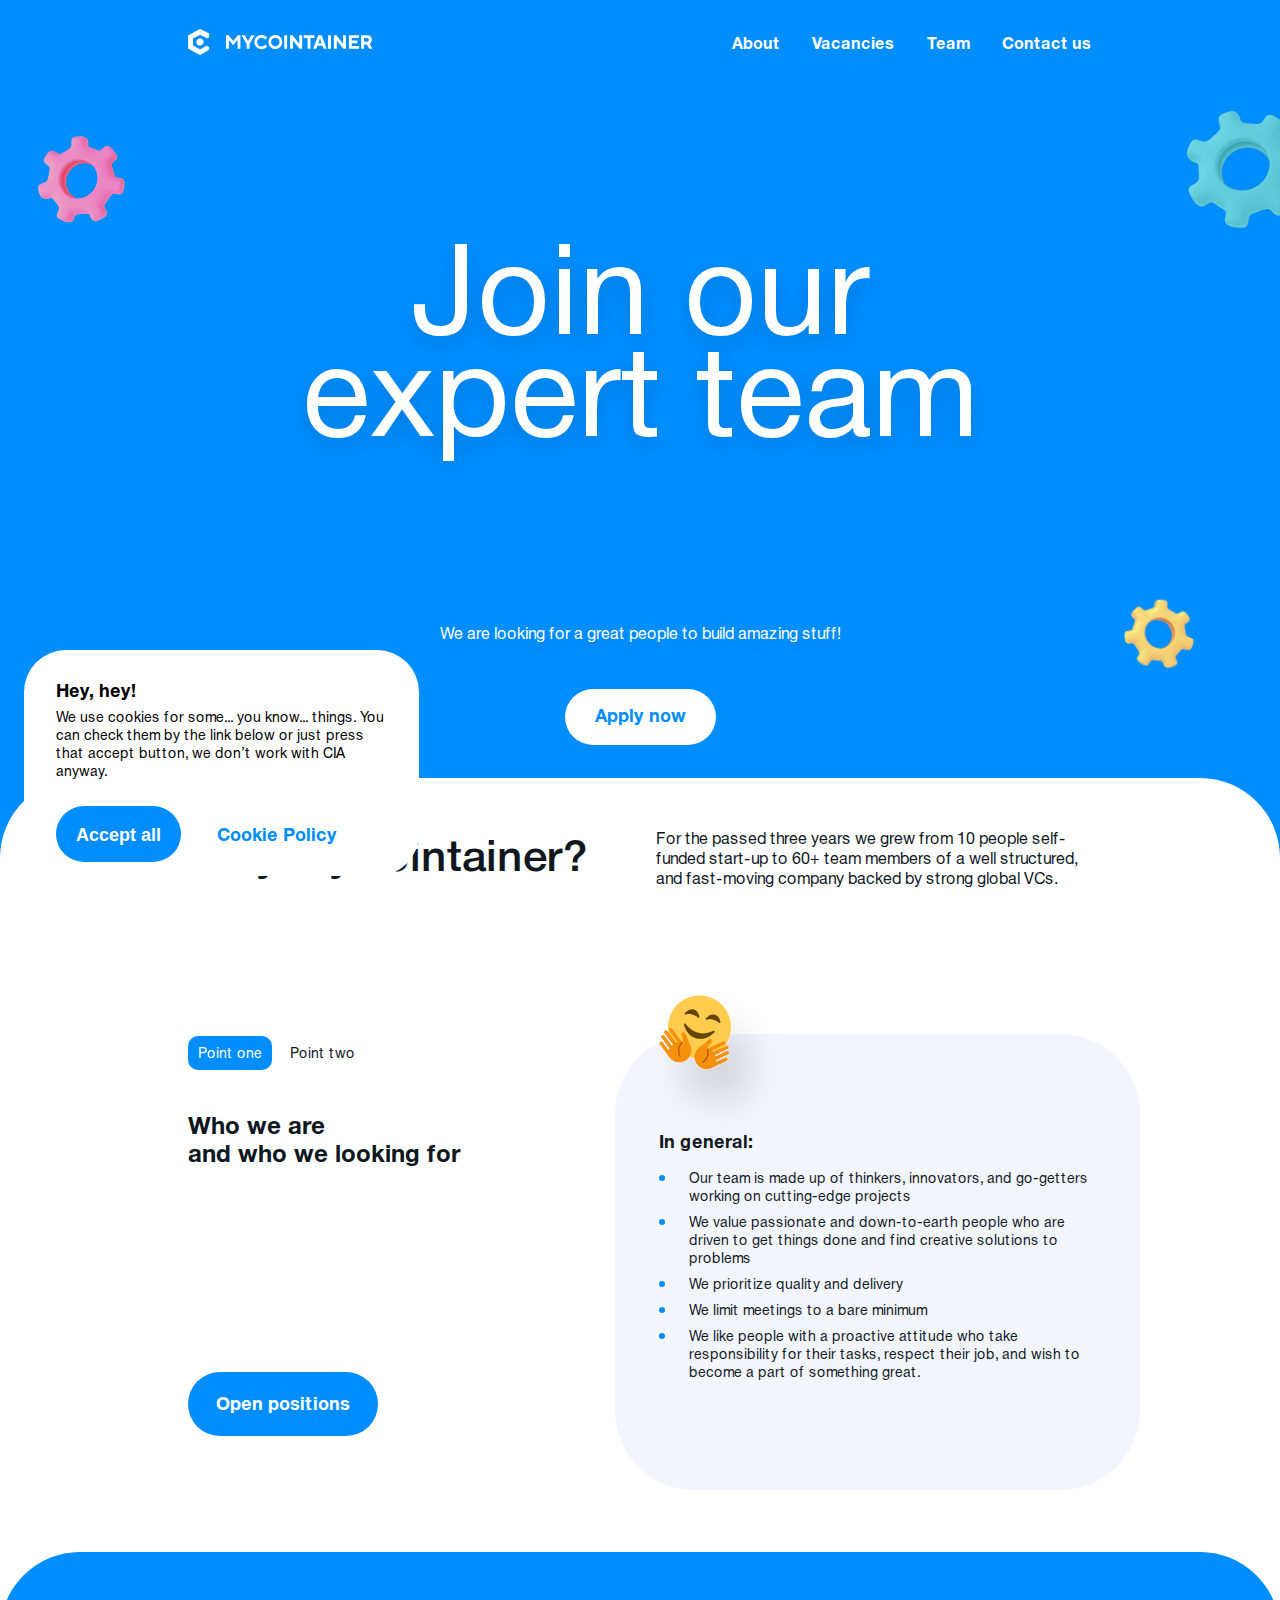
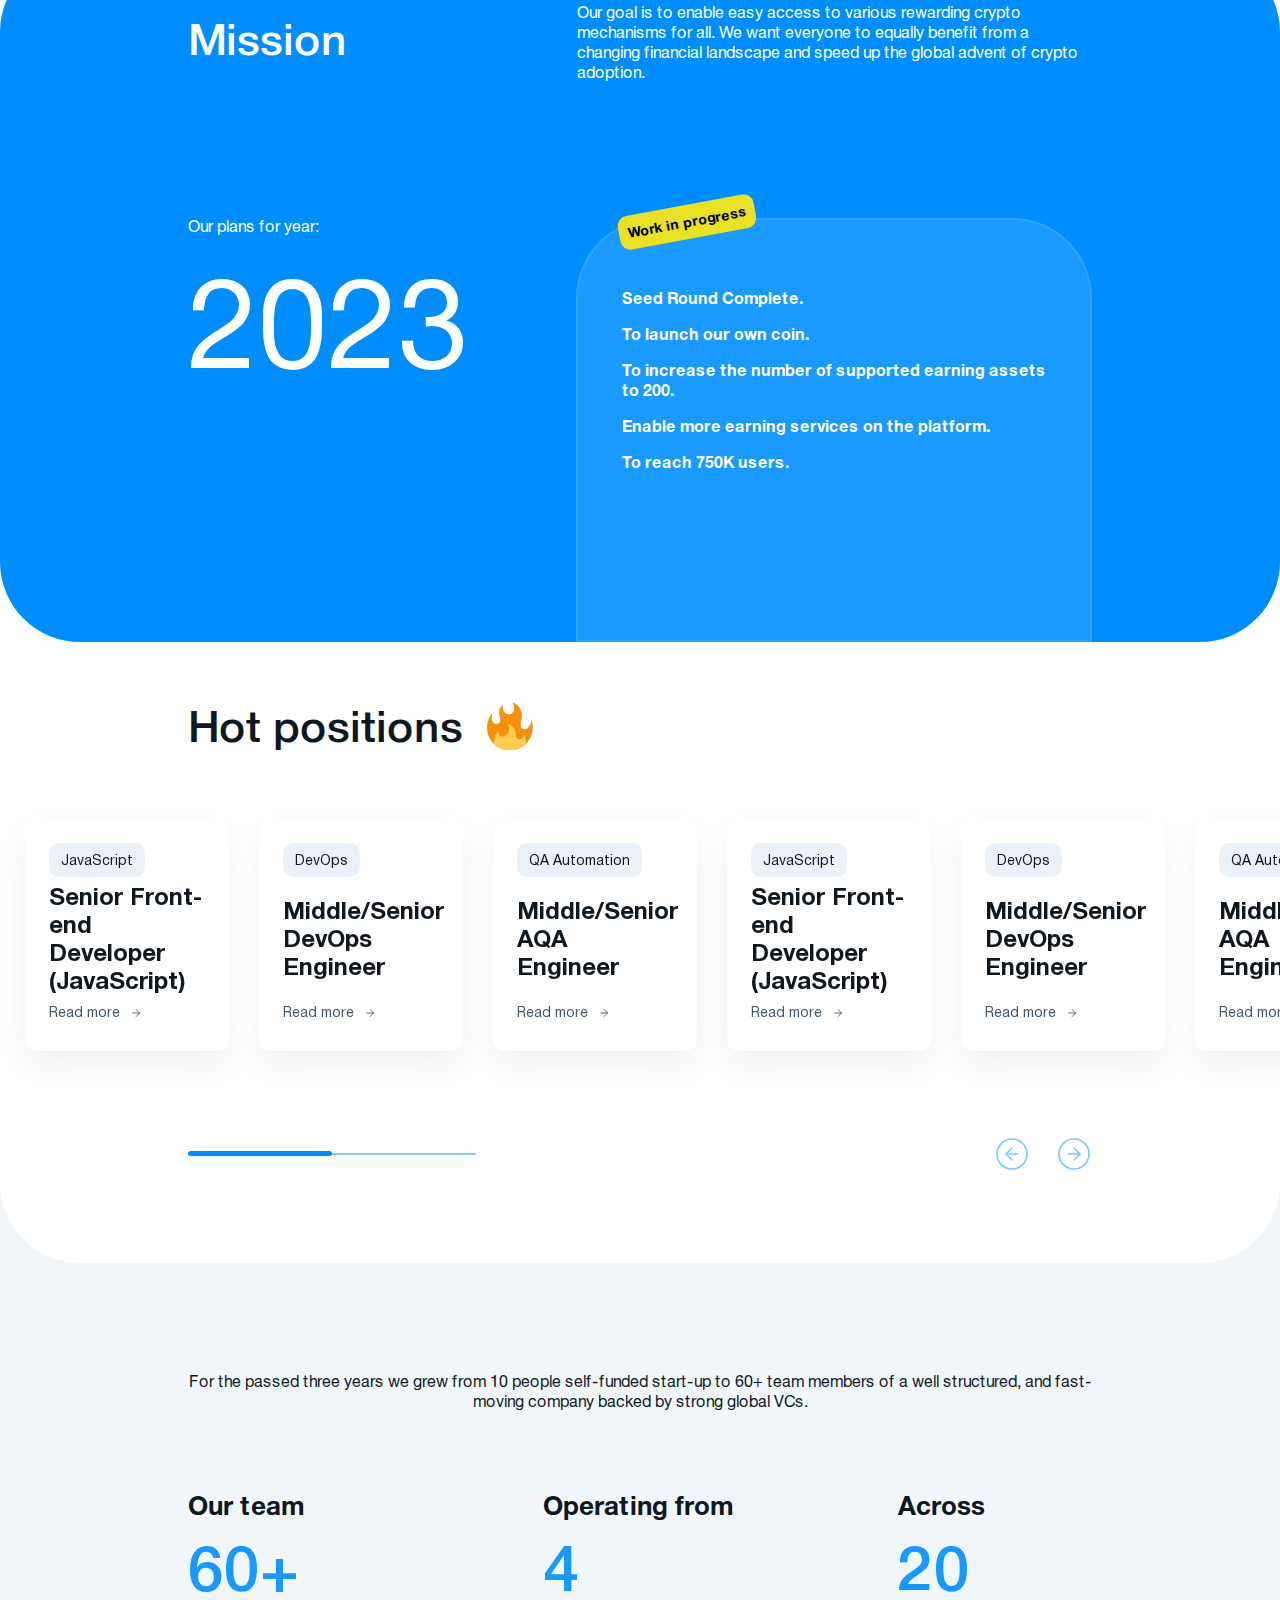
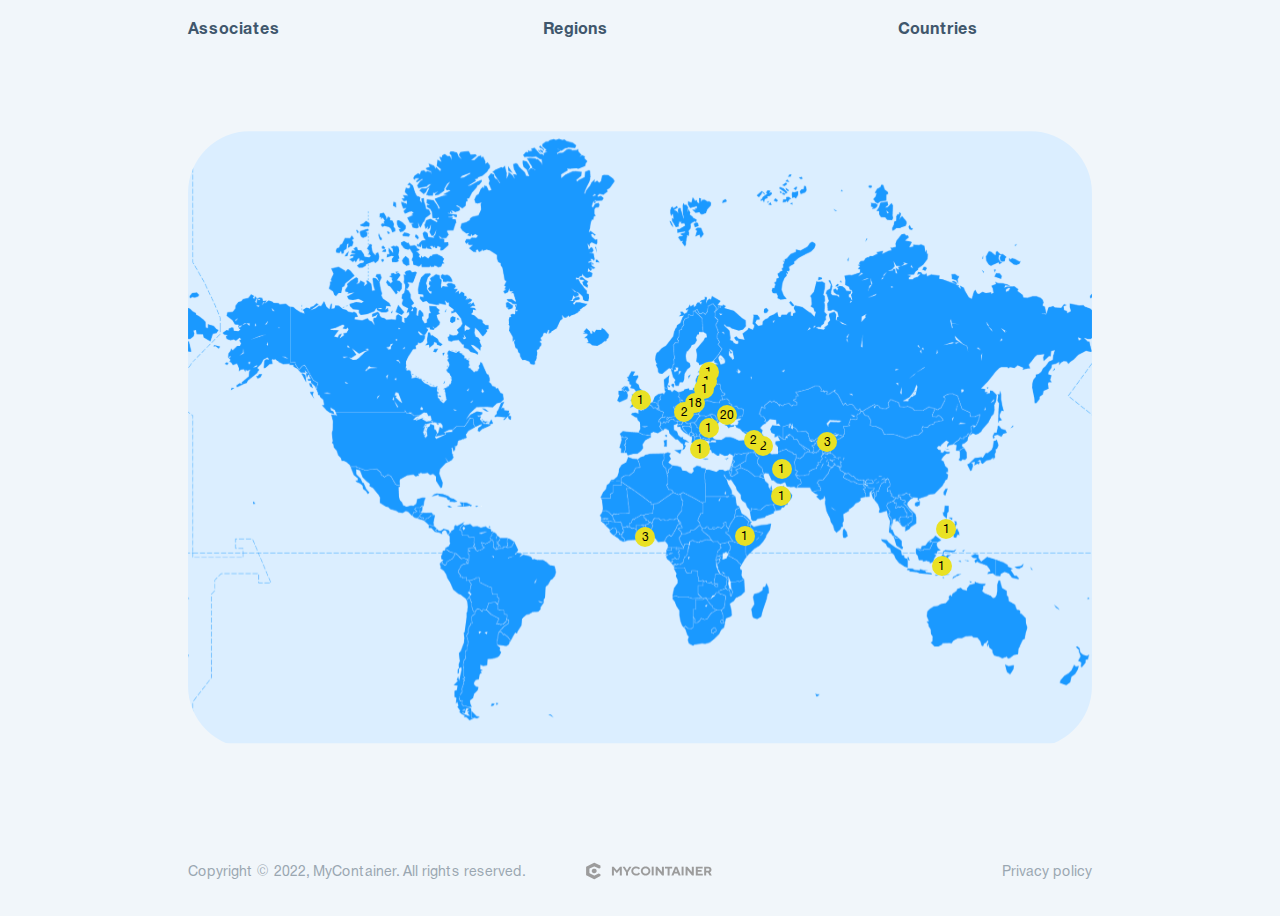
==== commit 712f8af3: "final fix" ====
--- a/index.html
+++ b/index.html
@@ -4,6 +4,7 @@
 		<meta name="viewport" content="width=device-width, initial-scale=1, user-scalable=no">
 		<meta http-equiv="Content-Type" content="text/html; charset=utf-8" />
 		<link rel="icon" href="img/favicon.ico">
+		<link rel="stylesheet" href="css/slick.css">
 		<link rel="stylesheet" href="css/styles.css" type="text/css"/> 
 		<link rel="stylesheet" href="fonts/fonts.css">
 		<title>MyContainer</title>
@@ -52,7 +53,7 @@
 			<div class="wrap">
 				<div class="flex_container">
 					<h2>Why MyCointainer?</h2>
-					<p>For the passed three years we grew from 10 people self-funded start-up to 80+ team members of a well structured, and fast-moving company  backed by strong global VCs.</p>
+					<p>For the passed three years we grew from 10 people self-funded start-up to 60+ team members of a well structured, and fast-moving company  backed by strong global VCs.</p>
 				</div>
 				<div class="why_my_container_tabs">
 					<ul id="TabsWhyMyContainer">
@@ -89,7 +90,7 @@
 									<li>Generally small teams of 2-3 Senior-level specialists, and limited number of stakeholders to max 1-2 decisions makers to run projects fast without any bureaucracy</li>
 								</ul>
 							</div>
-							<a class="blue_bg" href="#">Open positions</a>
+							<a class="blue_bg" href="vacancies.html">Open positions</a>
 						</div>
 					</div>
 				</div>
@@ -122,65 +123,35 @@
 			<div class="wrap">
 				<h2>Hot positions</h2>
 				<div class="slider">
-					<div class="slide">
+					<div>
 						<p class="category">QA Automation</p>
 						<h3>Middle/Senior AQA Engineer</h3>
-						<a href="https://djinni.co/jobs/480723-middle-senior-aqa-engineer/" class="read_more">Read more<img src="img/arrow-right.svg" alt="arrow"></a>
-					</div>
-					<div class="slide">
+						<a href="ppc_manager_aqa_engineer.html" class="read_more">Read more<img src="img/arrow-right.svg" alt="arrow"></a>
+					</div>
+					<div>
 						<p class="category">JavaScript</p>
 						<h3>Senior Front-end Developer (JavaScript)</h3>
-						<a href="https://djinni.co/jobs/412345-senior-front-end-developer-javascript-/" class="read_more">Read more<img src="img/arrow-right.svg" alt="arrow"></a>
-					</div>
-					<div class="slide">
+						<a href="ppc_manager_front_end.html" class="read_more">Read more<img src="img/arrow-right.svg" alt="arrow"></a>
+					</div>
+					<div>
 						<p class="category">DevOps</p>
 						<h3>Middle/Senior DevOps Engineer</h3>
-						<a href="https://djinni.co/jobs/480719-middle-senior-devops-engineer/" class="read_more">Read more<img src="img/arrow-right.svg" alt="arrow"></a>
-					</div>
-					<div class="slide">
-						<p class="category">Other</p>
-						<h3>Legal Officer (crypto expertise)</h3>
-						<a href="https://djinni.co/jobs/476544-legal-officer-crypto-expertise-/" class="read_more">Read more<img src="img/arrow-right.svg" alt="arrow"></a>
-					</div>
-					<div class="slide">
-						<p class="category">Other</p>
-						<h3>Legal Officer</h3>
-						<a href="https://djinni.co/jobs/475739-legal-officer/" class="read_more">Read more<img src="img/arrow-right.svg" alt="arrow"></a>
-					</div>
-					<div class="slide">
-						<p class="category">Node.js</p>
-						<h3>Senior Back-End Developer (Node.js)</h3>
-						<a href="https://djinni.co/jobs/362670-senior-back-end-developer-node-js-/" class="read_more">Read more<img src="img/arrow-right.svg" alt="arrow"></a>
-					</div>
-					<div class="slide">
-						<p class="category">Other</p>
-						<h3>Smart Contract Developer/ Architect</h3>
-						<a href="https://djinni.co/jobs/389391-smart-contract-developer-architect/" class="read_more">Read more<img src="img/arrow-right.svg" alt="arrow"></a>
-					</div>
-					<div class="slide">
-						<p class="category">Flutter</p>
-						<h3>Senior React Native Developer</h3>
-						<a href="https://djinni.co/jobs/475698-senior-react-native-developer/" class="read_more">Read more<img src="img/arrow-right.svg" alt="arrow"></a>
-					</div>
-				</div>
-				<!-- <div class="slider-progress">
-					<input id="SliderRange" min="0" max="8" value="0" type="range" step="1">
-					<div id="BxPager">
-						<div class="bx-pager-item">
-							<a href="" class="bx-pager-link"></a>
-						</div>
-					</div>
-				</div> -->
+						<a href="ppc_manager_devops.html" class="read_more">Read more<img src="img/arrow-right.svg" alt="arrow"></a>
+					</div>
+				</div>
+				<div class="slider-progress">
+					<input id="SliderRange" min="1" max="3" value="1" type="range" step="1">
+				</div>
 			</div>
 		</section>
 		<footer>
 			<div class="wrap">
 				<div class="map_container">
-					<p>For the passed three years we grew from 10 people self-funded start-up to 80+ team members of a well structured, and fast-moving company  backed by strong global VCs.</p>
+					<p>For the passed three years we grew from 10 people self-funded start-up to 60+ team members of a well structured, and fast-moving company  backed by strong global VCs.</p>
 					<div class="flex_container">
 						<div>
 							<h3>Our team</h3>
-							<span>80+</span>
+							<span>60+</span>
 							<p>Associates</p>
 						</div>
 						<div>
@@ -195,7 +166,35 @@
 						</div>
 					</div>
 					<div class="map_wrap">
-						<img src="img/map.jpeg" alt="map">
+						<svg width="2162" height="1465" viewBox="0 0 2162 1465" fill="none" xmlns="http://www.w3.org/2000/svg" xmlns:xlink="http://www.w3.org/1999/xlink">
+							<rect x="0.0507812" y="0.734375" width="2161.9" height="1463.7" rx="100" fill="url(#pattern0)"/>
+							<defs>
+							<pattern id="pattern0" patternContentUnits="objectBoundingBox" width="1" height="1">
+							<use xlink:href="#image0_881_1885" transform="scale(0.000486381 0.000718391)"/>
+							</pattern>
+							<image id="image0_881_1885" width="2056" height="1392" xlink:href="[data-uri]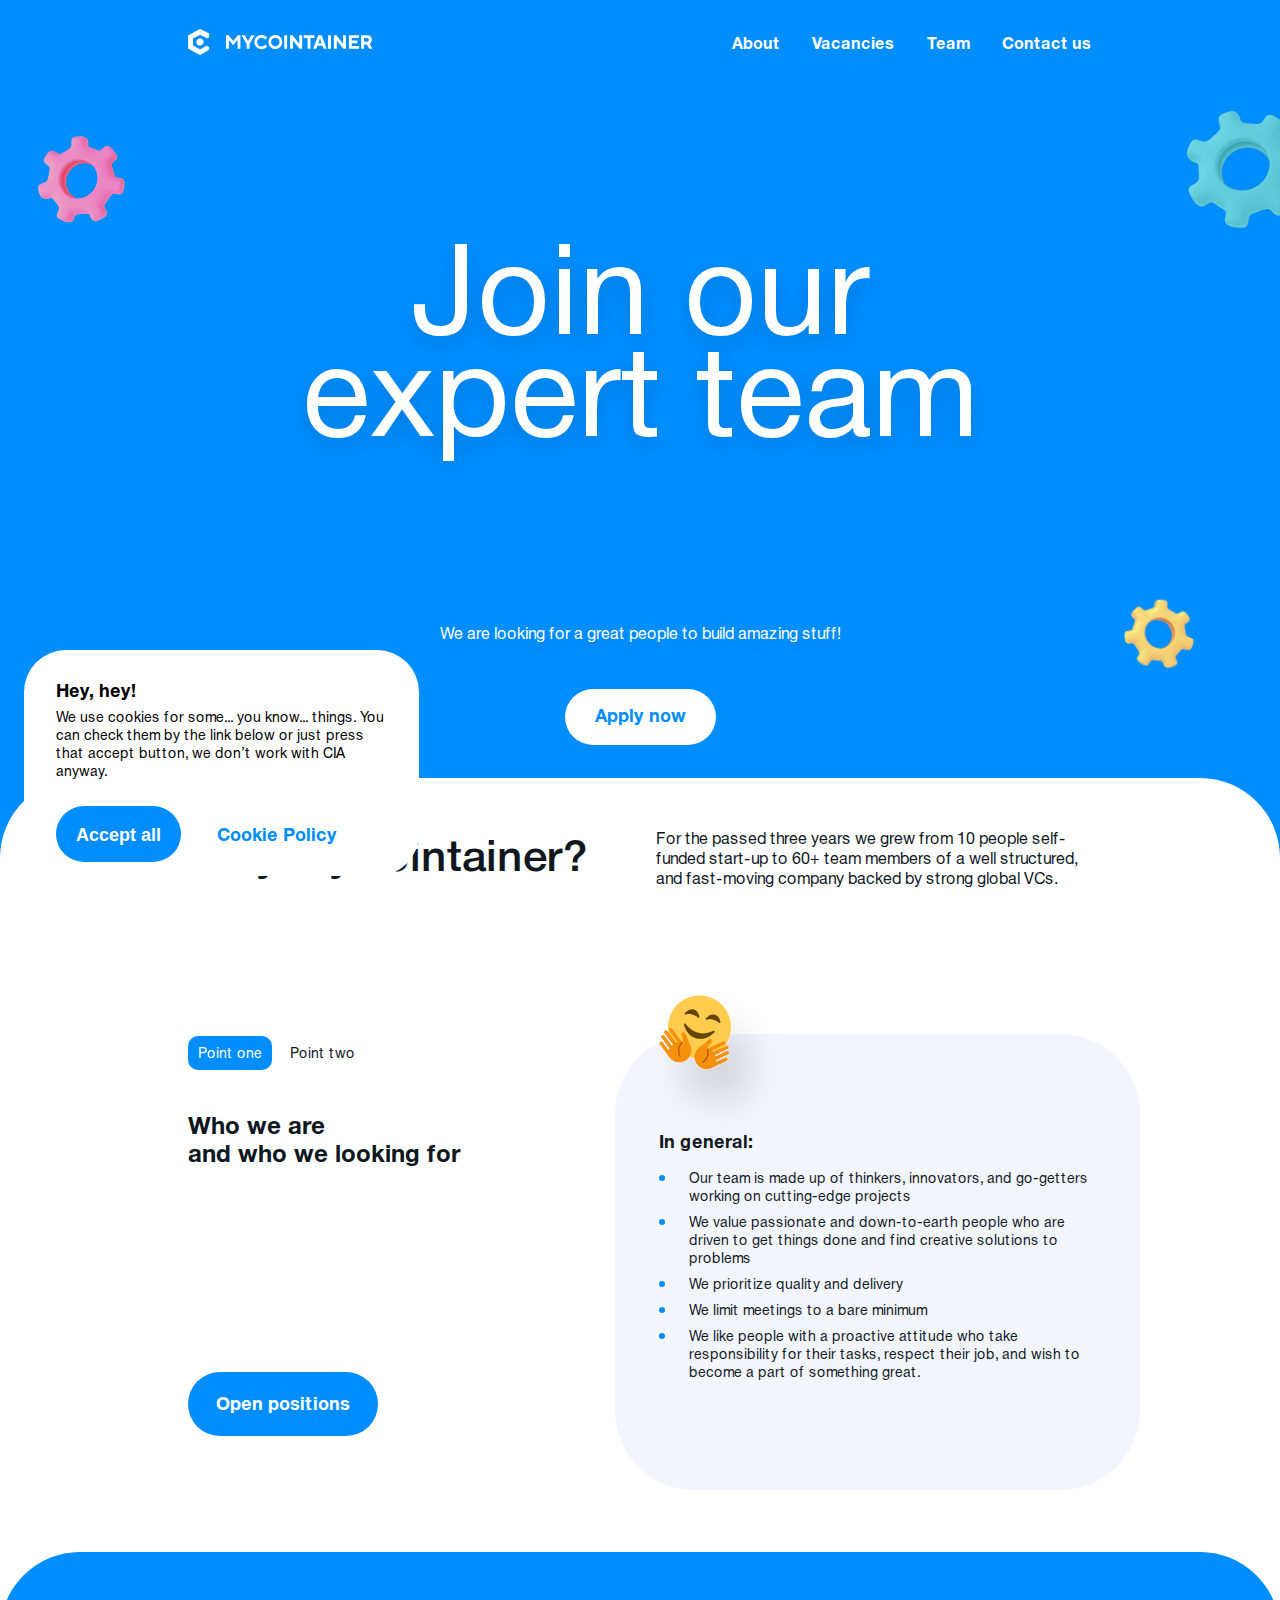
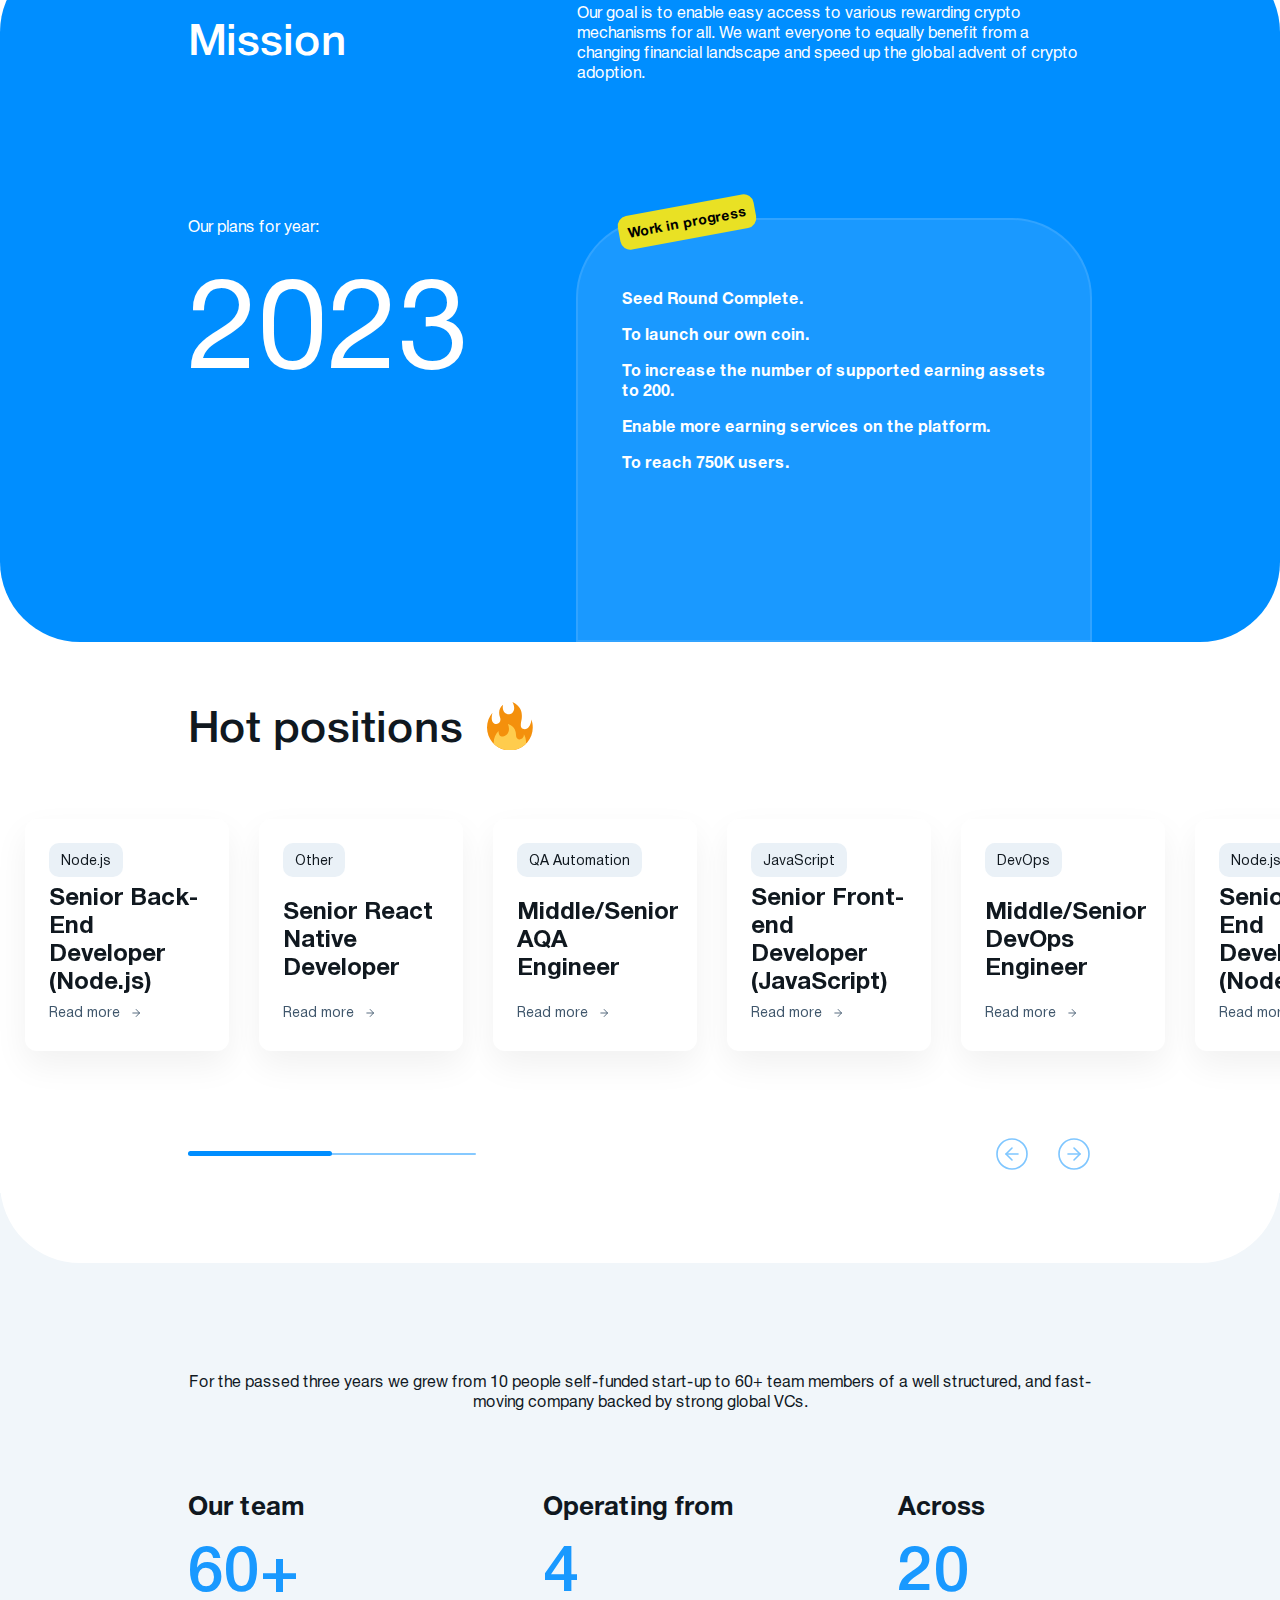
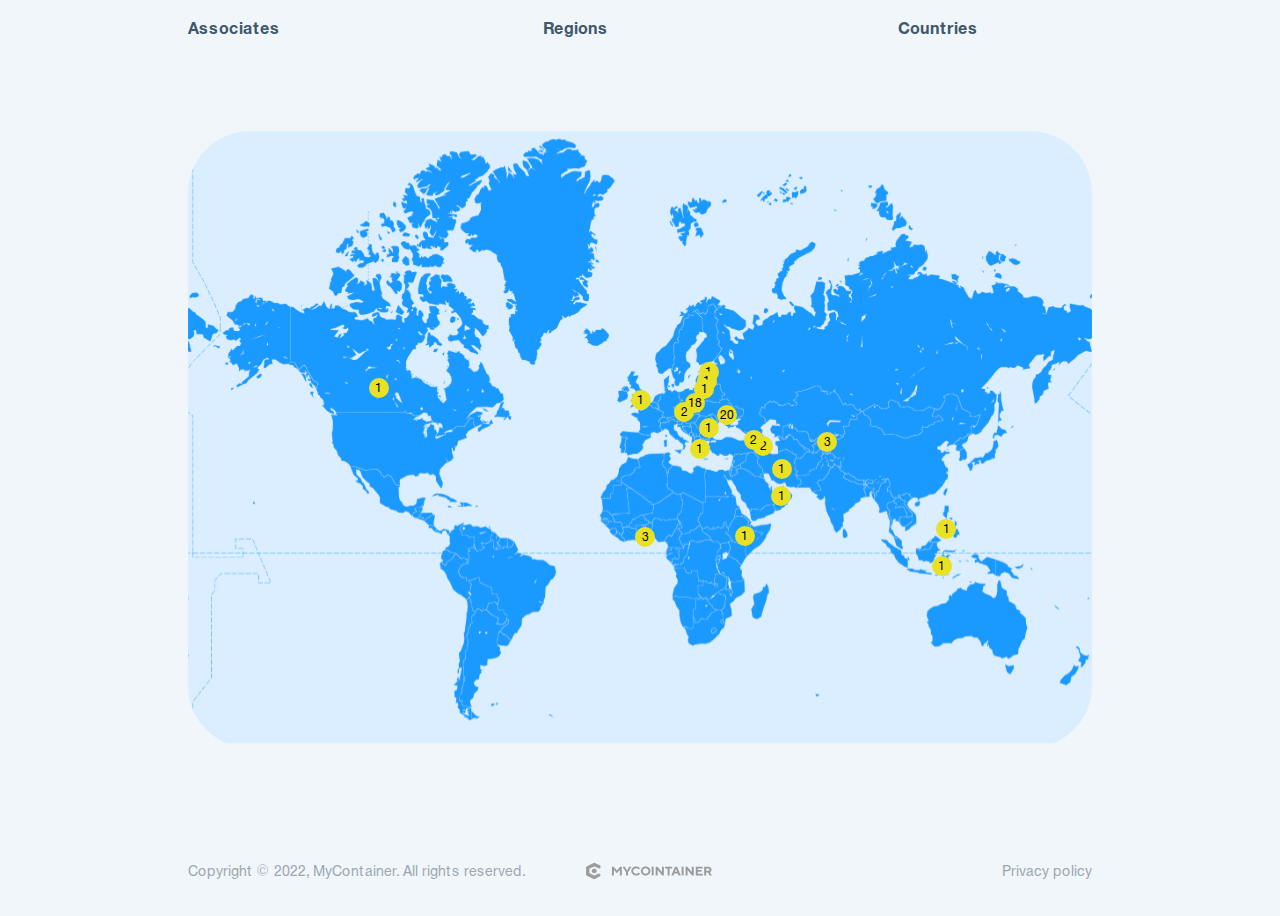
==== commit e0be3bfc: "update vacanci" ====
--- a/index.html
+++ b/index.html
@@ -7,7 +7,7 @@
 		<link rel="stylesheet" href="css/slick.css">
 		<link rel="stylesheet" href="css/styles.css" type="text/css"/> 
 		<link rel="stylesheet" href="fonts/fonts.css">
-		<title>MyContainer</title>
+		<title>MyCointainer</title>
 	</head>
 	<body class="home_page">
 		<header>
@@ -39,7 +39,8 @@
 				<div class="wrap">
 					<h1>Join our <br>expert team</h1>
 					<p>We are looking for a great people to build amazing stuff!</p>
-					<a class="apply_position_triger" href="#">Apply now</a>
+					<a href="https://docs.google.com/forms/d/e/1FAIpQLSeYf1Sh9Tk2Pr80K1FtMoSDvtvP90Q9DPGOkoKcvanstxFyEQ/viewform?usp=sf_link">Apply now</a>
+					<!--<a class="apply_position_triger" href="#">Apply now</a>-->
 					<div class="bg_image_container">
 						<img class="main_bg_right_top" src="img/main_bg_right_top.png" alt="gear">
 						<img class="main_bg_right_bottom" src="img/main_bg_right_bottom.png" alt="gear">
@@ -138,9 +139,19 @@
 						<h3>Middle/Senior DevOps Engineer</h3>
 						<a href="ppc_manager_devops.html" class="read_more">Read more<img src="img/arrow-right.svg" alt="arrow"></a>
 					</div>
+					<div>
+						<p class="category">Node.js</p>
+						<h3>Senior Back-End Developer (Node.js)</h3>
+						<a href="ppc_manager_back_end.html" class="read_more">Read more<img src="img/arrow-right.svg" alt="arrow"></a>
+					</div>
+					<div>
+						<p class="category">Other</p>
+						<h3>Senior React Native Developer</h3>
+						<a href="ppc_manager_react.html" class="read_more">Read more<img src="img/arrow-right.svg" alt="arrow"></a>
+					</div>
 				</div>
 				<div class="slider-progress">
-					<input id="SliderRange" min="1" max="3" value="1" type="range" step="1">
+					<input id="SliderRange" min="1" max="5" value="1" type="range" step="1">
 				</div>
 			</div>
 		</section>
@@ -194,6 +205,7 @@
 							<a data-map-title="Indonesia" class="map_mark indonesia">1</a>
 							<a data-map-title="Ukraine" class="map_mark ukraine">20</a>
 							<a data-map-title="Poland" class="map_mark poland">18</a>
+							<a data-map-title="Canada" class="map_mark canada">1</a>
 						</div>
 					</div>
 				</div>
--- a/css/styles.css
+++ b/css/styles.css
@@ -358,8 +358,22 @@
     padding: 40px 30px;
     margin-left: -30px;
 }
-.hot_positions_slider .slider .slick-slide div div, .vacancies_container .flex_container div {
+.hot_positions_slider .slider .slick-slide div div {
     display: flex !important;
+    flex-direction: column;
+    justify-content: space-between;
+    box-sizing: border-box;
+    padding: 42px 42px 48px;
+    margin-right: 30px;
+    width: 528px !important;
+    height: 576px;
+    background: #FFFFFF;
+    box-shadow: 0px 14px 34px rgb(0 0 0 / 6%);
+    border-radius: 12px;
+    pointer-events: none;
+}
+.vacancies_container .flex_container div {
+    display: flex;
     flex-direction: column;
     justify-content: space-between;
     box-sizing: border-box;
@@ -606,6 +620,10 @@
 a.map_mark.poland {
     top: 42.5%;
     left: 55%;
+}
+a.map_mark.canada {
+    top: 40%;
+    left: 20%;
 }
 span.map_mark_country_title {
     position: absolute;
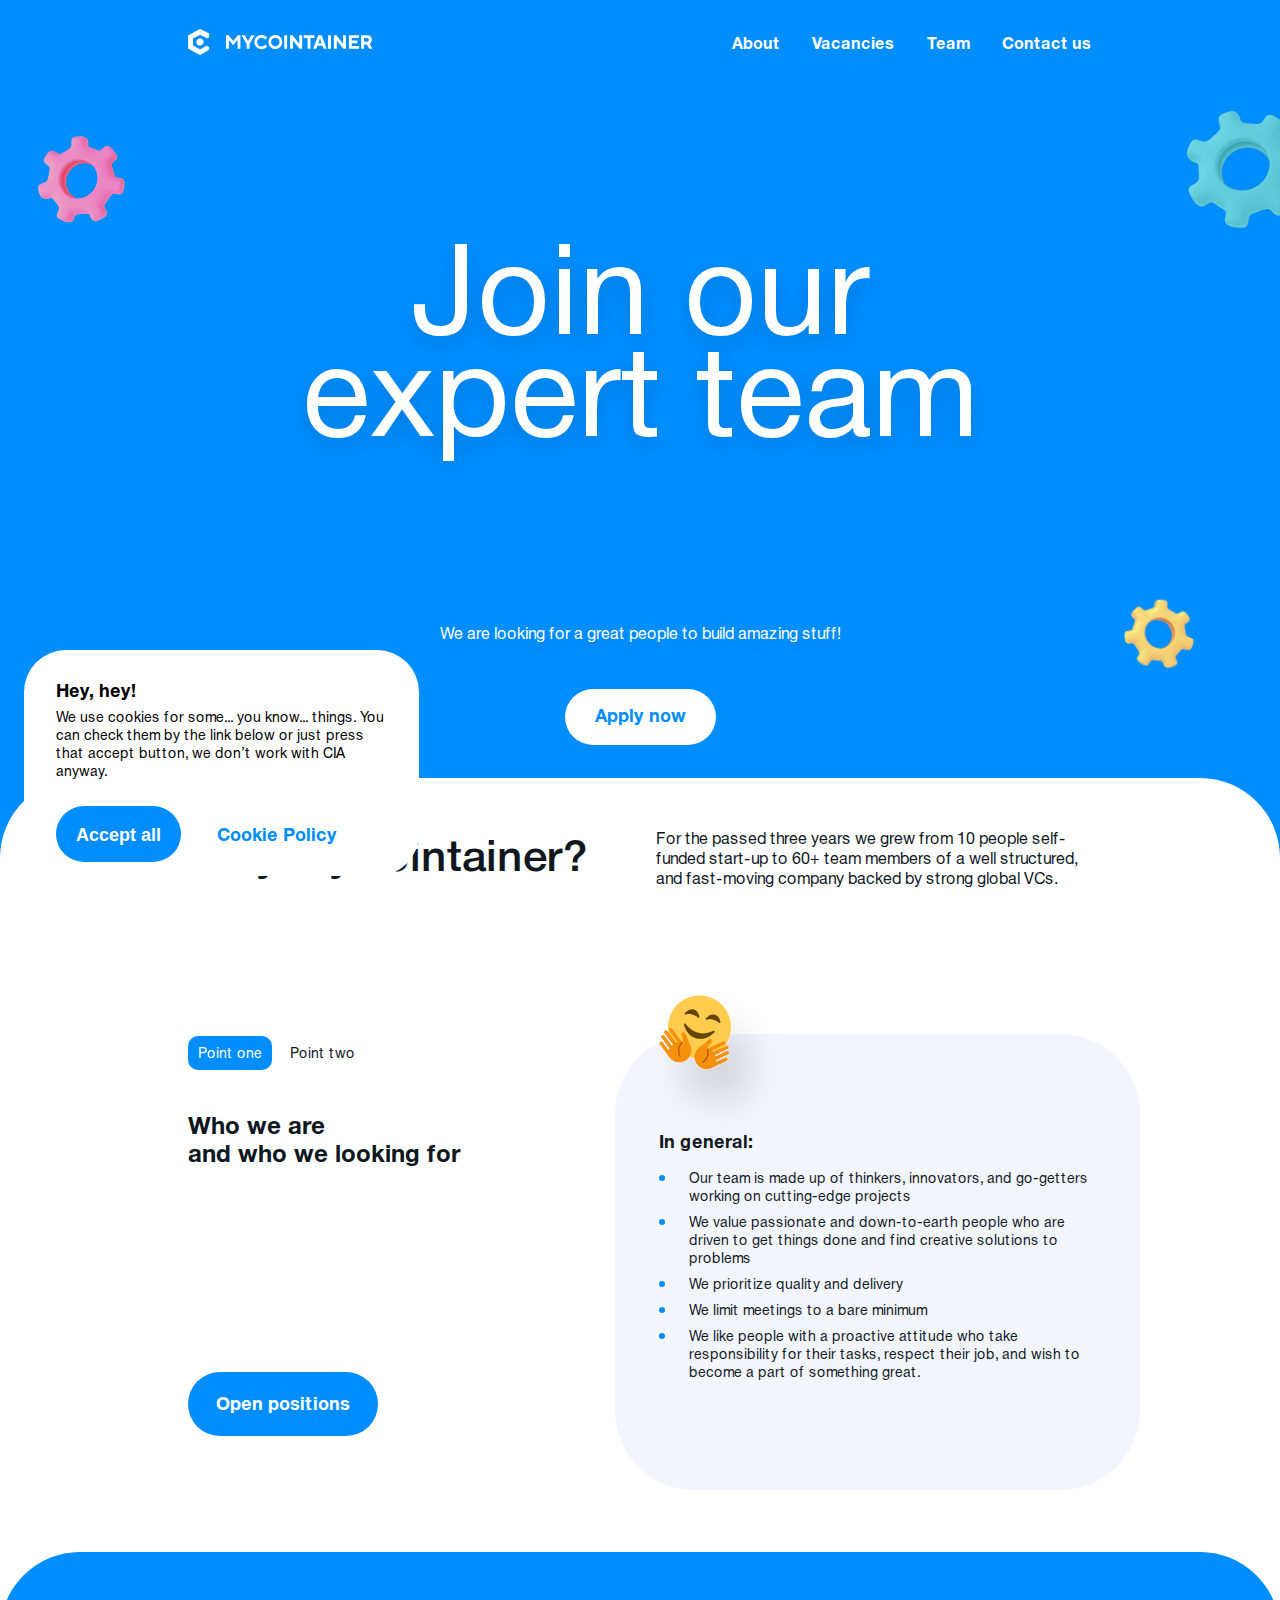
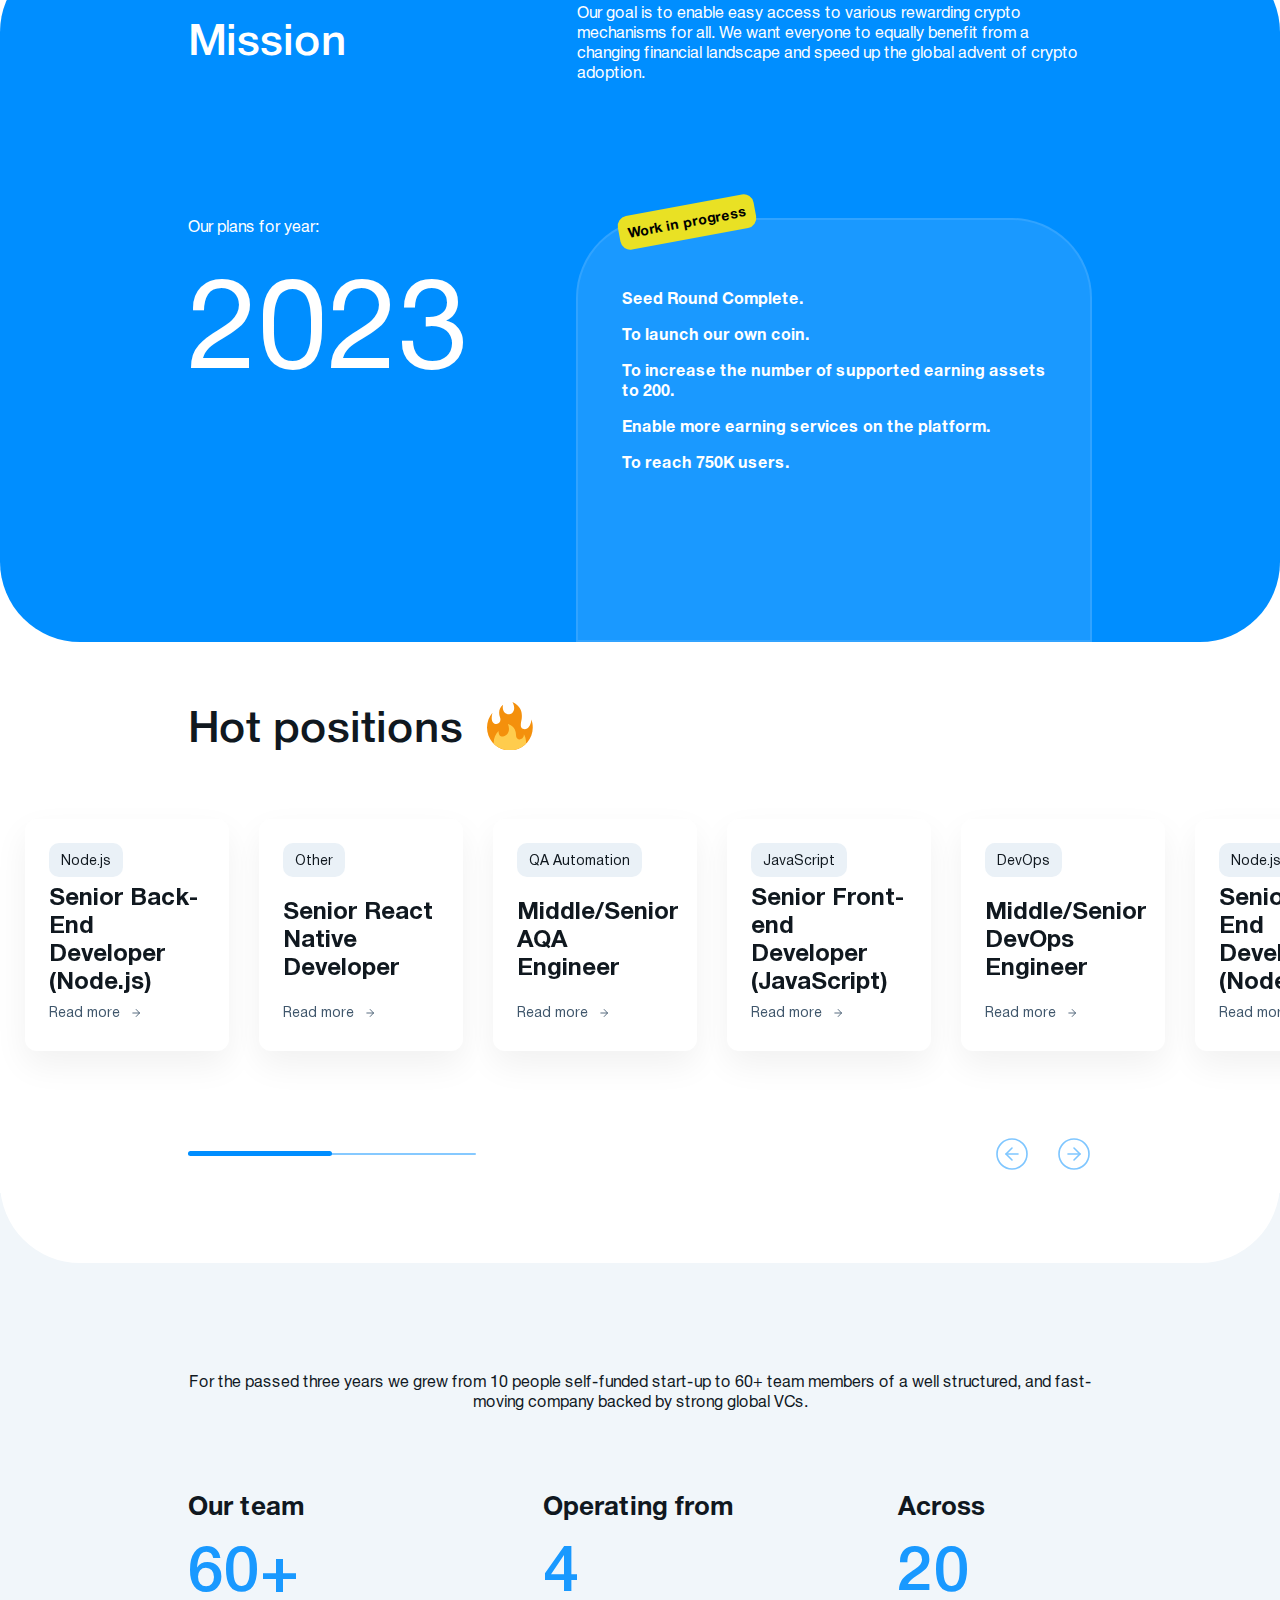
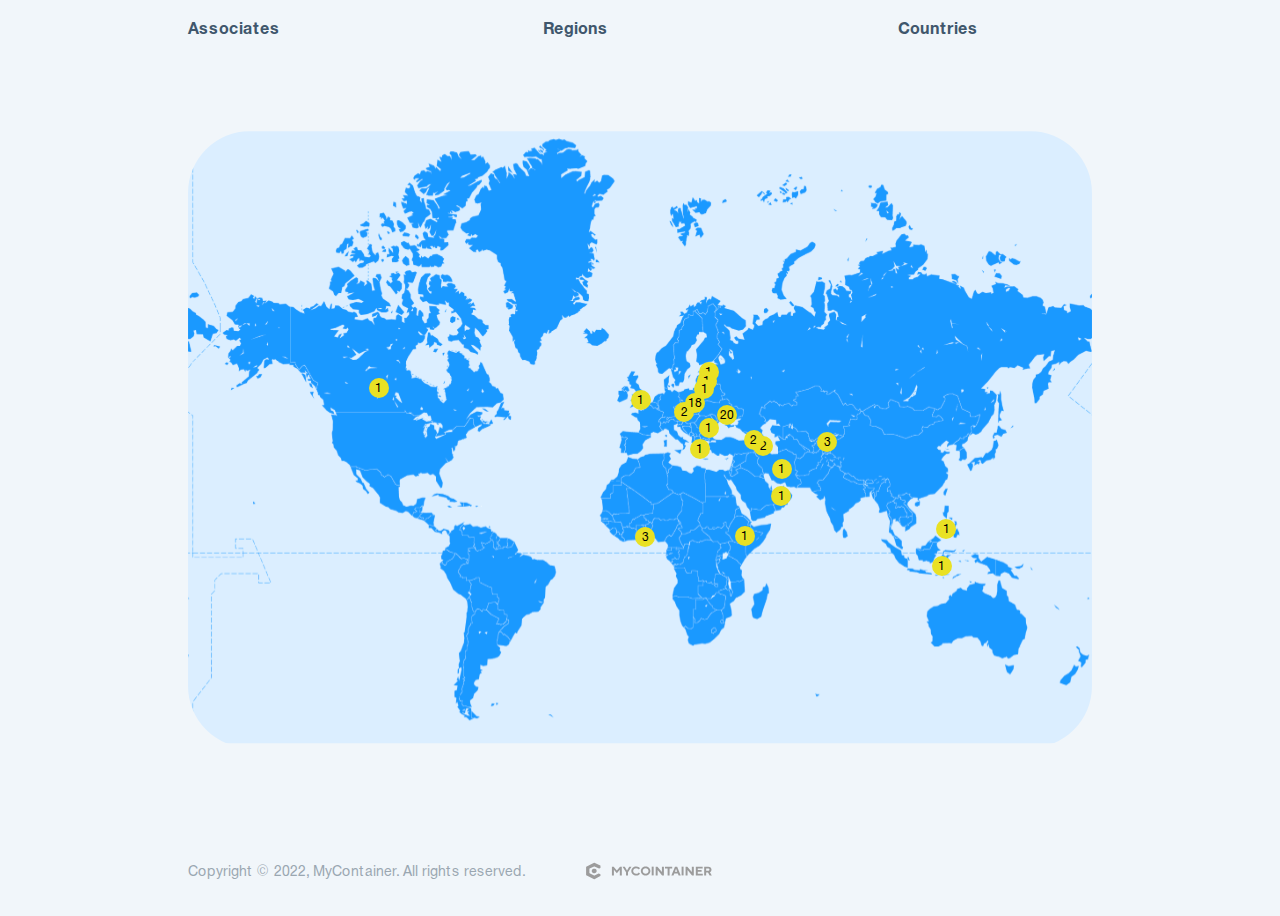
==== commit 8ad148ed: "remove-privacy" ====
--- a/index.html
+++ b/index.html
@@ -215,7 +215,7 @@
 						<img src="img/logo_footer.svg" alt="MYCONTAINER">
 					</div>
 					<ul>
-						<li><a href="privacy_policy.html">Privacy policy</a></li>
+						<!--<li><a href="privacy_policy.html">Privacy policy</a></li> -->
 					</ul>
 				</div>
 			</div>
--- a/css/styles.css
+++ b/css/styles.css
@@ -2374,6 +2374,8 @@
     padding-top: 240px;
     margin: 0 auto 226px;
     position: relative;
+    font-size: 190px;
+    line-height: 1;
  }
  .ppc_manager_page .header_content h1:after {
     content: "";
@@ -2383,7 +2385,7 @@
     height: 190px;
     position: absolute;
     top: 240px;
-    right: -224px;
+    right: -300px;
  }
  .ppc_manager_page .header_content p {
     width: 1085px;
@@ -2412,6 +2414,7 @@
         width: 645px;
         padding-top: 112px;
         margin: 0 auto 116px;
+        font-size: 102px;
     }
     .ppc_manager_page .header_content h1:after {
         top: 110px;
@@ -2454,10 +2457,11 @@
         width: 594px;
         padding-top: 186px;
         margin: 0 auto 154px;
+        font-size: 70px;
     }
     .ppc_manager_page .header_content h1:after {
         top: 124px;
-        right: -114px;
+        right: -164px;
     }
     .ppc_manager_page .header_content p {
         width: 594px;
@@ -2514,6 +2518,7 @@
         padding-top: 122px;
         margin: 0 auto 130px;
         width: 288px;
+        font-size: 46px;
     }
     .ppc_manager_page .header_content h1:after {
         display: none;
